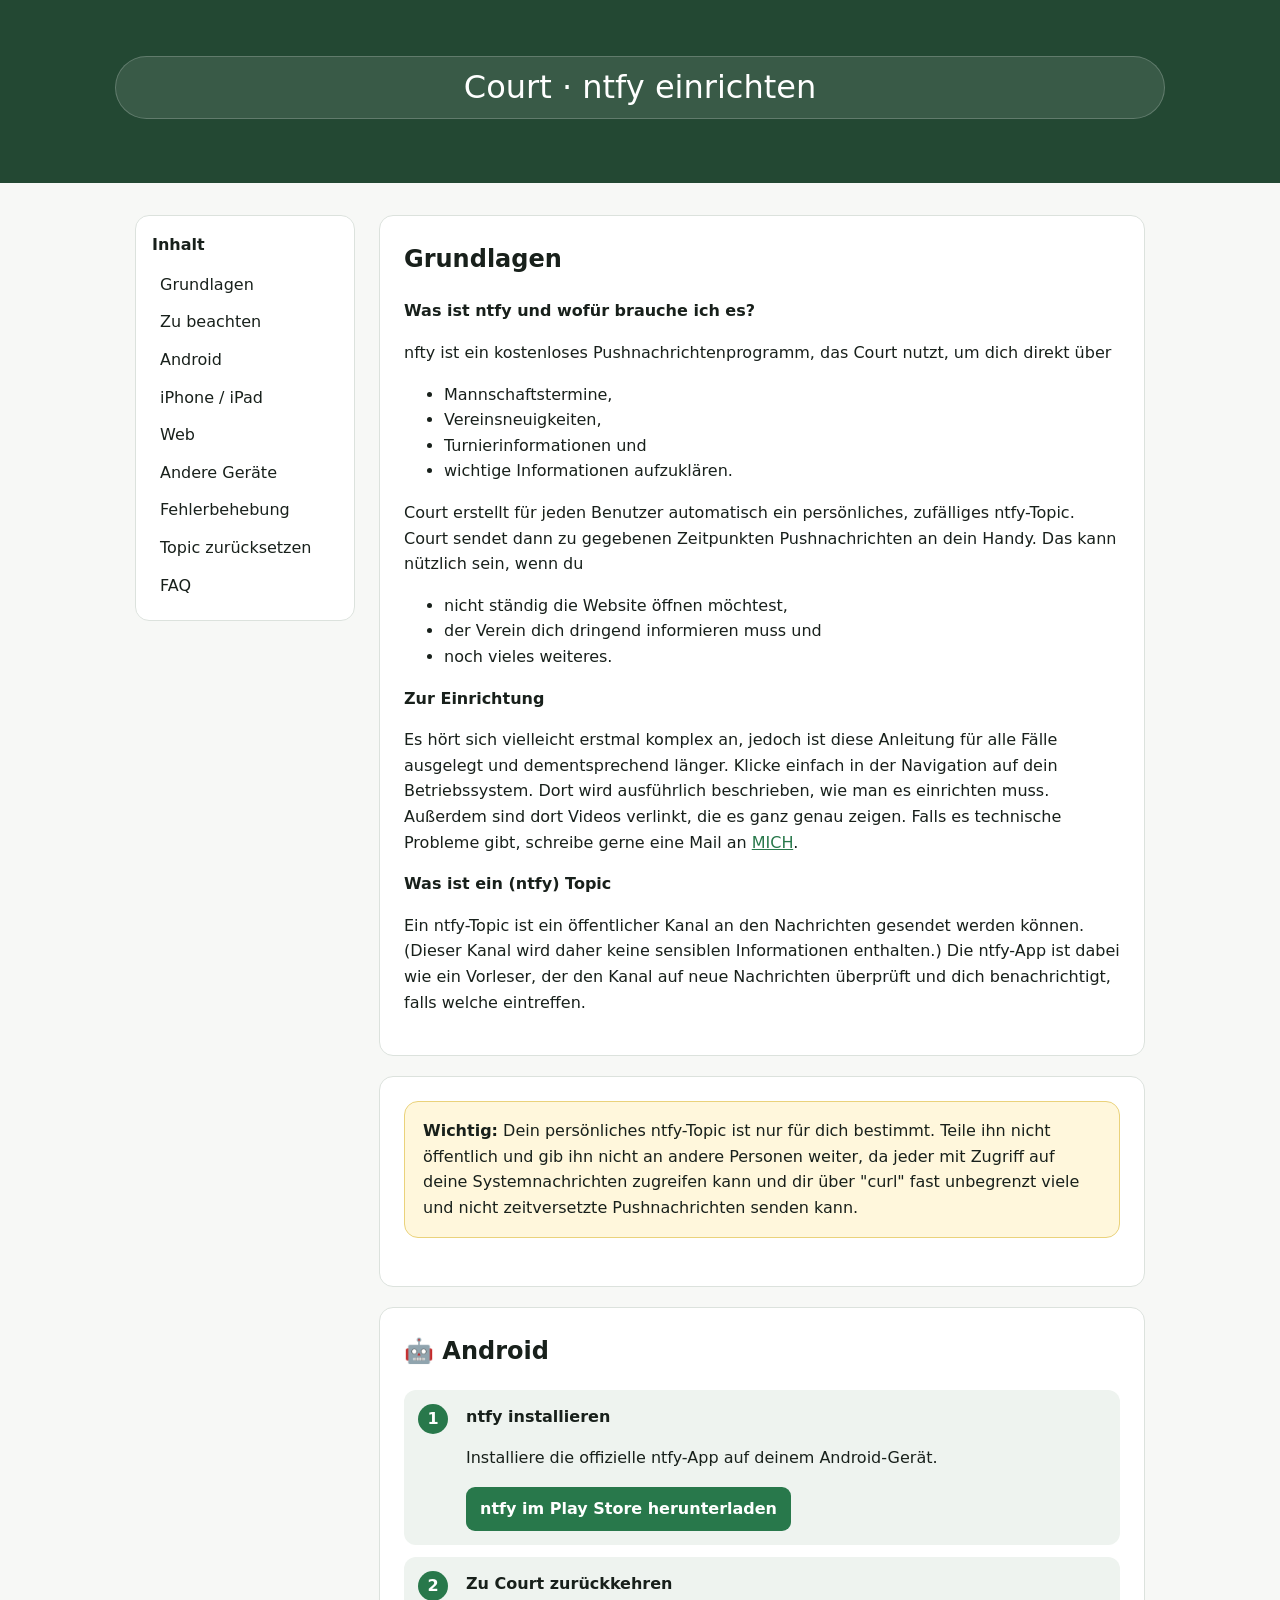
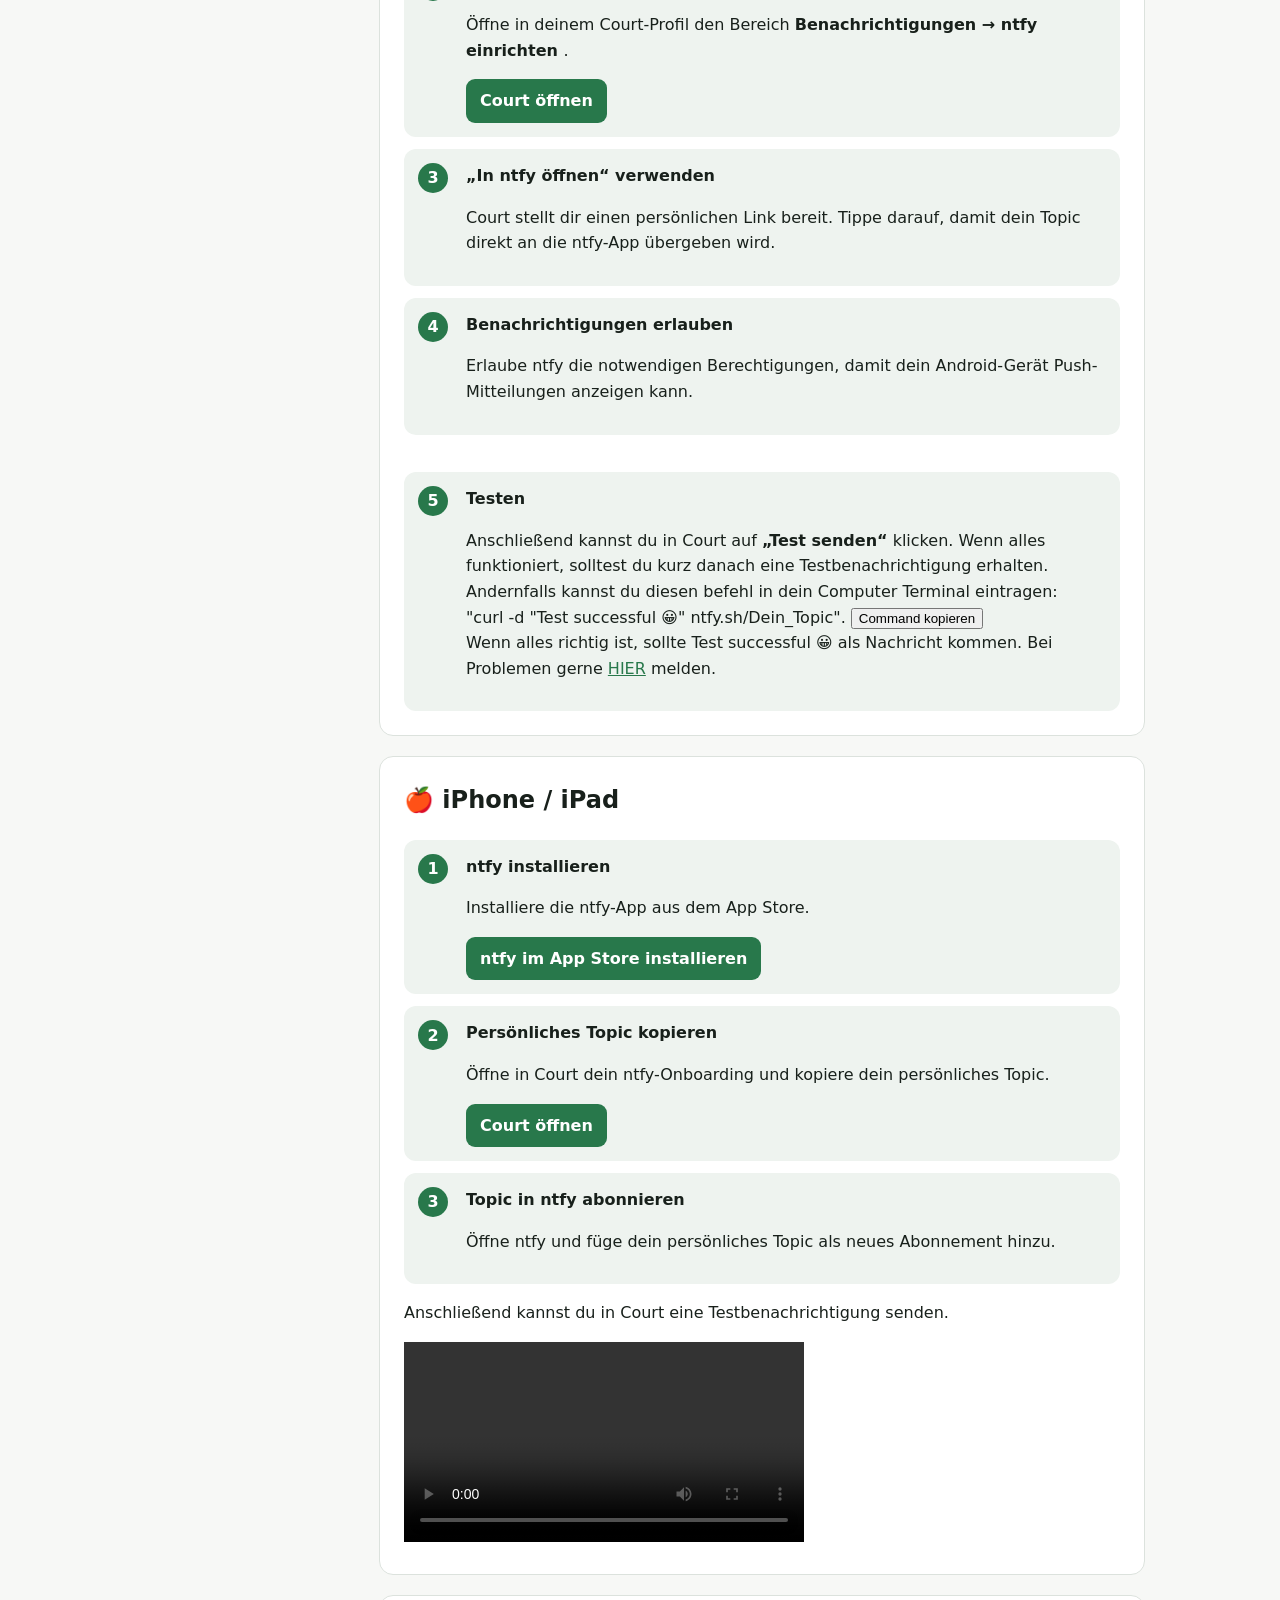
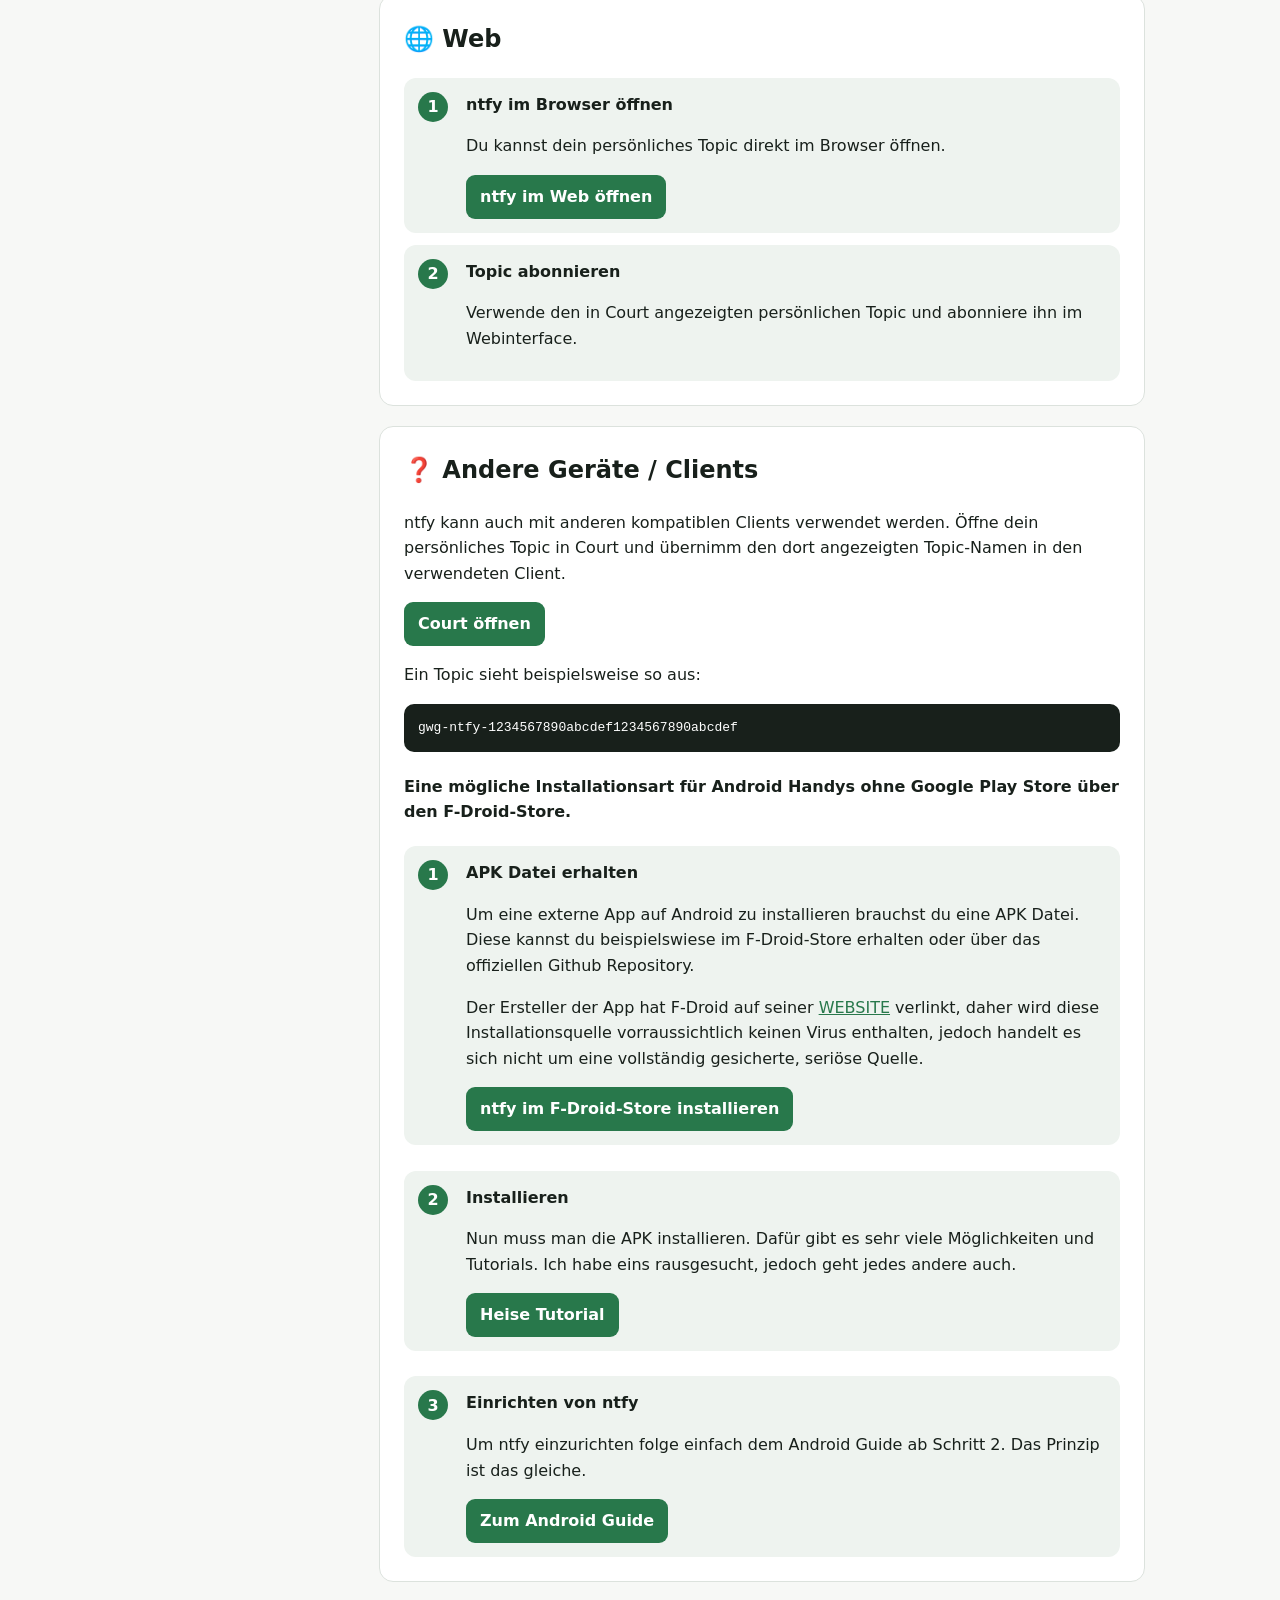
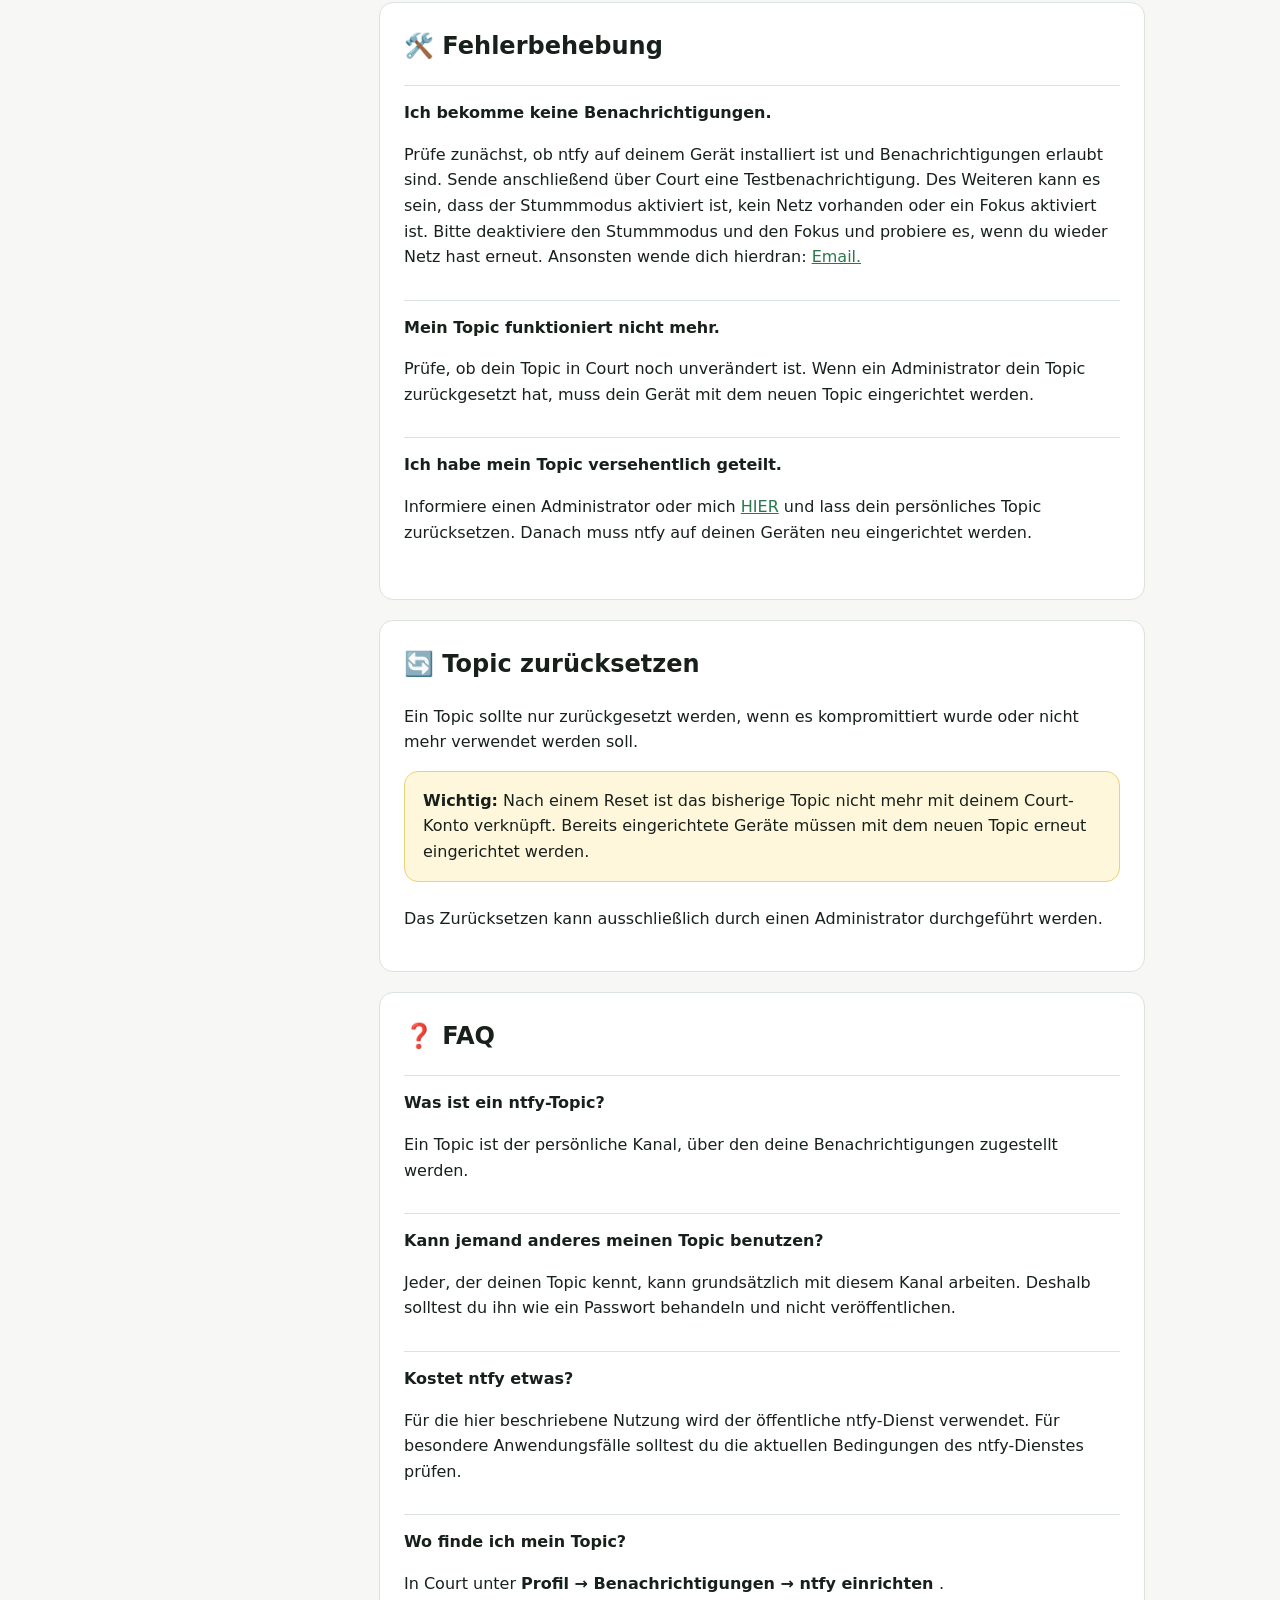
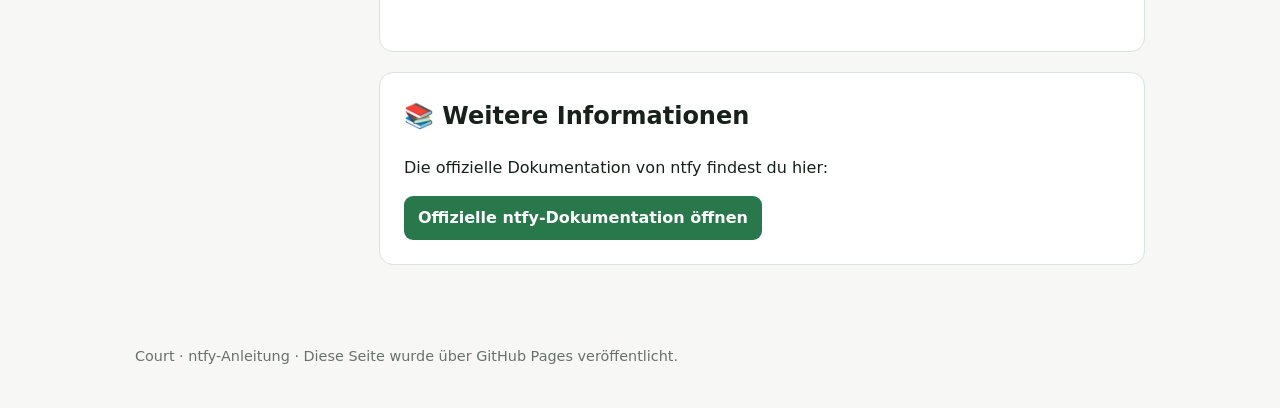
==== ntfy/index.html @ 330a9649 "Remove 'Up' button link from index.html Removed 'Up' button link from the main section." ====
<!doctype html>
<html lang="de">
  <head>
    <meta charset="utf-8">
    <meta name="viewport" content="width=device-width, initial-scale=1">

    <meta
      name="description"
      content="Anleitung zur Einrichtung von ntfy für Court"
    >

    <title>ntfy einrichten – Court</title>

    <link rel="stylesheet" href="../style.css">
    <link rel="icon" href="favicon.ico" type="image/x-icon">
  </head>

  <body>

    <header>
      <div class="hero">
        <a class="remove-link" href="#grundlagen"><div class="badge">Court · ntfy einrichten</div></a>
      </div>
    </header>

    <main>



      <div class="layout">

        <!-- Inhaltsverzeichnis -->
        <nav aria-label="Inhaltsverzeichnis">
          <strong>Inhalt</strong>

          <a href="#grundlagen">Grundlagen</a>
          <a href="#warnung">Zu beachten</a>
          <a href="#android">Android</a>
          <a href="#ios">iPhone / iPad</a>
          <a href="#web">Web</a>
          <a href="#andere">Andere Geräte</a>
          <a href="#fehler">Fehlerbehebung</a>
          <a href="#reset">Topic zurücksetzen</a>
          <a href="#faq">FAQ</a>
        </nav>

        <div>

          <!-- Grundlagen -->
          <section id="grundlagen">
            <h2>Grundlagen</h2>

            
            <strong>Was ist ntfy und wofür brauche ich es?</strong>
            <p>
              nfty ist ein kostenloses Pushnachrichtenprogramm, das Court nutzt, um dich direkt über
            </p>
            <ul>
              <li>Mannschaftstermine,</li>
              <li>Vereinsneuigkeiten,</li>
              <li>Turnierinformationen und</li>
              <li>wichtige Informationen aufzuklären.</li>
            </ul>
            <p>
              Court erstellt für jeden Benutzer automatisch ein
              persönliches, zufälliges ntfy-Topic. Court sendet dann zu gegebenen Zeitpunkten Pushnachrichten an dein Handy.
              Das kann nützlich sein, wenn du
            </p>
            <ul>
              <li>nicht ständig die Website öffnen möchtest,</li>
              <li>der Verein dich dringend informieren muss und</li>
              <li>noch vieles weiteres.</li>
            </ul>
            <strong>Zur Einrichtung</strong>
            <p>
              Es hört sich vielleicht erstmal komplex an, jedoch ist diese Anleitung für alle Fälle ausgelegt und dementsprechend länger. 
              Klicke einfach in der Navigation auf dein Betriebssystem. Dort wird ausführlich beschrieben, wie man es einrichten muss. Außerdem sind dort Videos verlinkt, die es ganz genau zeigen.
              Falls es technische Probleme gibt, schreibe gerne eine Mail an <a href="mailto:gwg.tennis.book@gmail.com">MICH</a>.
            </p>
            <strong>Was ist ein (ntfy) Topic</strong>
            <p>
              Ein ntfy-Topic ist ein öffentlicher Kanal an den Nachrichten gesendet werden können. (Dieser Kanal wird daher keine sensiblen Informationen enthalten.)
              Die ntfy-App ist dabei wie ein Vorleser, der den Kanal auf neue Nachrichten überprüft und dich benachrichtigt, falls welche eintreffen.
            </p>
          </section>
          <section id="warnung">
          <div class="notice">
            <strong>Wichtig:</strong>
            Dein persönliches ntfy-Topic ist nur für dich bestimmt.
            Teile ihn nicht öffentlich und gib ihn nicht an andere
            Personen weiter, da jeder mit Zugriff auf deine Systemnachrichten
            zugreifen kann und dir über "curl" fast unbegrenzt viele und nicht zeitversetzte
            Pushnachrichten senden kann.
          </div>
          </section>

          <!-- Android -->
          <section id="android">
            <a class="remove-link"href="#android"><h2>🤖 Android</h2></a>

            <div class="steps">

              <div class="step">
                <div class="step-number">1</div>

                <div>
                  <strong>ntfy installieren</strong>

                  <p>
                    Installiere die offizielle ntfy-App auf deinem
                    Android-Gerät.
                  </p>
                  <a
                    class="button"
                    href="https://play.google.com/store/apps/details?id=io.heckel.ntfy"
                    target="_blank"
                    rel="noopener noreferrer">
                    ntfy im Play Store herunterladen
                  </a>
                </div>
              </div>

              <div class="step">
                <div class="step-number">2</div>

                <div>
                  <strong>Zu Court zurückkehren</strong>

                  <p>
                    Öffne in deinem Court-Profil den Bereich
                    <strong>
                      Benachrichtigungen → ntfy einrichten
                    </strong>.
                  </p>
                  <a class="button" href="https://gwg-tennis-book.gwg-tennis-book.workers.dev/profile">Court öffnen</a>
                </div>
              </div>

              <div class="step">
                <div class="step-number">3</div>

                <div>
                  <strong>„In ntfy öffnen“ verwenden</strong>

                  <p>
                    Court stellt dir einen persönlichen Link bereit.
                    Tippe darauf, damit dein Topic direkt an die
                    ntfy-App übergeben wird.
                  </p>
                </div>
              </div>

              <div class="step">
                <div class="step-number">4</div>

                <div>
                  <strong>Benachrichtigungen erlauben</strong>

                  <p>
                    Erlaube ntfy die notwendigen Berechtigungen,
                    damit dein Android-Gerät Push-Mitteilungen
                    anzeigen kann.
                  </p>
                </div>
              </div>
  <br>
            </div>
            <div class="step">
              <div class="step-number">5</div>
              <div>
                <strong>Testen</strong>
      
                <p>
                  Anschließend kannst du in Court auf
                  <strong>„Test senden“</strong> klicken.
                  Wenn alles funktioniert, solltest du kurz danach
                  eine Testbenachrichtigung erhalten.
                  <br>
                  Andernfalls kannst du diesen befehl in dein Computer Terminal
                  eintragen:
                  <br>
                  "curl -d "Test successful 😀" ntfy.sh/Dein_Topic".
                  <button onclick="kopiereText()">Command kopieren</button>
                  <br>
                  Wenn alles richtig ist, sollte Test successful 😀 als Nachricht kommen.
                  Bei Problemen gerne 
                  <span>
                    <a href="mailto:gwg.tennis.book@gmail.com">HIER</a>
                  </span> 
                  melden.
                  
                </p>
              </div>
            </div>
          </section>

          <!-- iOS -->
          <section id="ios">
            <a href="#ios" class="remove-link"><h2>🍎 iPhone / iPad</h2></a>

            <div class="steps">

              <div class="step">
                <div class="step-number">1</div>

                <div>
                  <strong>ntfy installieren</strong>

                  <p>
                    Installiere die ntfy-App aus dem App Store.
                  </p>

                  <!--
                    Hier den echten App-Store-ulnk einsetzen.
                  -->
                  <a
                    class="button"
                    href="https://apps.apple.com/de/app/ntfy/id1625396347"
                    target="_blank"
                    rel="noopener noreferrer"
                  >
                    ntfy im App Store installieren
                  </a>
                </div>
              </div>

              <div class="step">
                <div class="step-number">2</div>

                <div>
                  <strong>Persönliches Topic kopieren</strong>

                  <p>
                    Öffne in Court dein ntfy-Onboarding und
                    kopiere dein persönliches Topic.
                  </p>
                  <a class="button" href="https://gwg-tennis-book.gwg-tennis-book.workers.dev/profile">Court öffnen</a>
                </div>
              </div>

              <div class="step">
                <div class="step-number">3</div>

                <div>
                  <strong>Topic in ntfy abonnieren</strong>

                  <p>
                    Öffne ntfy und füge dein persönliches Topic
                    als neues Abonnement hinzu.
                  </p>
                </div>
              </div>

            </div>

            <p>
              Anschließend kannst du in Court eine
              Testbenachrichtigung senden.
            </p>
            <video controls width="400">
            <source src="./iPhone Tutorial.mp4" type="video/mp4">
      Dein Browser unterstützt das Video nicht.
          </video>
          </section>
          

          <!-- Web -->
          <section id="web">
            <a href="#web" class="remove-link"><h2>🌐 Web</h2></a>

            <div class="steps">

              <div class="step">
                <div class="step-number">1</div>

                <div>
                  <strong>ntfy im Browser öffnen</strong>

                  <p>
                    Du kannst dein persönliches Topic direkt im
                    Browser öffnen.
                  </p>

                  <a
                    class="button"
                    href="https://ntfy.sh/"
                    target="_blank"
                    rel="noopener noreferrer"
                  >
                    ntfy im Web öffnen
                  </a>
                </div>
              </div>

              <div class="step">
                <div class="step-number">2</div>

                <div>
                  <strong>Topic abonnieren</strong>

                  <p>
                    Verwende den in Court angezeigten persönlichen
                    Topic und abonniere ihn im Webinterface.
                  </p>
                </div>
              </div>

            </div>
          </section>

          <!-- Andere Geräte -->
          <section id="andere">
          <a href="#andere" class="remove-link"><h2>❓ Andere Geräte / Clients</h2></a>

            <p>
              ntfy kann auch mit anderen kompatiblen Clients
              verwendet werden. Öffne dein persönliches Topic in
              Court und übernimm den dort angezeigten Topic-Namen
              in den verwendeten Client.
            </p>
            <a class="button" href="https://gwg-tennis-book.gwg-tennis-book.workers.dev/profile">Court öffnen</a>

            <p>
              Ein Topic sieht beispielsweise so aus:
            </p>

            <pre>gwg-ntfy-1234567890abcdef1234567890abcdef</pre>

            <h4>Eine mögliche Installationsart für Android Handys ohne Google Play Store über den F-Droid-Store.</h4>
            <div class="step">
              <div class="step-number">1</div>
              <div>
                <strong>APK Datei erhalten</strong>
                <p>Um eine externe App auf Android zu installieren brauchst du eine APK Datei. Diese kannst du beispielswiese im F-Droid-Store erhalten oder über das offiziellen Github Repository.</p>
                <p>Der Ersteller der App hat F-Droid auf seiner <span><a href="ntfy.sh">WEBSITE</a></span> verlinkt, daher wird diese Installationsquelle vorraussichtlich keinen Virus enthalten, jedoch handelt es sich nicht um eine vollständig gesicherte, seriöse Quelle.</p>
                <a class="button" href="https://f-droid.org/en/packages/io.heckel.ntfy/">ntfy im F-Droid-Store installieren</a>
              </div>
            </div>
            <br>
            <div class="step">
              <div class="step-number">2</div>
              <div>
                <strong>Installieren</strong>
                <p>Nun muss man die APK installieren. Dafür gibt es sehr viele Möglichkeiten und Tutorials. Ich habe eins rausgesucht, jedoch geht jedes andere auch.</p>
                <a class="button" href="https://www.heise.de/tipps-tricks/Externe-Apps-APK-Dateien-bei-Android-installieren-so-klappt-s-3714330.html">Heise Tutorial</a>
              </div>
            </div>
            <br>
            <div class="step">
              <div class="step-number">3</div>
              <div>
                <strong>Einrichten von ntfy</strong>
                <p>Um ntfy einzurichten folge einfach dem Android Guide ab Schritt 2. Das Prinzip ist das gleiche.</p>
                <a class="button" href="#android">Zum Android Guide</a>
              </div>
              
              
              

          </section>

          <!-- Fehlerbehebung -->
          <section id="fehler">
            <h2>🛠️ Fehlerbehebung</h2>

            <div class="faq-item">
              <strong>
                Ich bekomme keine Benachrichtigungen.
              </strong>

              <p>
                Prüfe zunächst, ob ntfy auf deinem Gerät installiert
                ist und Benachrichtigungen erlaubt sind. Sende
                anschließend über Court eine Testbenachrichtigung.
                Des Weiteren kann es sein, dass der Stummmodus aktiviert ist, kein Netz vorhanden oder ein Fokus aktiviert ist. Bitte deaktiviere den Stummmodus und den Fokus und probiere es, wenn du wieder Netz hast erneut. Ansonsten wende dich hierdran: <span><a href="mailto:gwg.tennmis.book@gmail.com">Email.</a></span>
              </p>
            </div>

            <div class="faq-item">
              <strong>
                Mein Topic funktioniert nicht mehr.
              </strong>

              <p>
                Prüfe, ob dein Topic in Court noch unverändert ist.
                Wenn ein Administrator dein Topic zurückgesetzt hat,
                muss dein Gerät mit dem neuen Topic eingerichtet werden.
              </p>
            </div>

            <div class="faq-item">
              <strong>
                Ich habe mein Topic versehentlich geteilt.
              </strong>

              <p>
                Informiere einen Administrator oder mich 
                <span>
                  <a href="mailto:gwg.tennis.book@gmail.com">HIER</a>
                </span> und lass dein
                persönliches Topic zurücksetzen. Danach muss ntfy
                auf deinen Geräten neu eingerichtet werden.
              </p>
            </div>
          </section>

          <!-- Topic zurücksetzen -->
          <section id="reset">
            <h2>🔄 Topic zurücksetzen</h2>

            <p>
              Ein Topic sollte nur zurückgesetzt werden, wenn es
              kompromittiert wurde oder nicht mehr verwendet werden soll.
            </p>

            <div class="notice">
              <strong>Wichtig:</strong>
              Nach einem Reset ist das bisherige Topic nicht mehr
              mit deinem Court-Konto verknüpft. Bereits eingerichtete
              Geräte müssen mit dem neuen Topic erneut eingerichtet werden.
            </div>

            <p>
              Das Zurücksetzen kann ausschließlich durch einen
              Administrator durchgeführt werden.
            </p>
          </section>

          <!-- FAQ -->
          <section id="faq">
            <h2>❓ FAQ</h2>

            <div class="faq-item">
              <strong>Was ist ein ntfy-Topic?</strong>

              <p>
                Ein Topic ist der persönliche Kanal, über den deine
                Benachrichtigungen zugestellt werden.
              </p>
            </div>

            <div class="faq-item">
              <strong>
                Kann jemand anderes meinen Topic benutzen?
              </strong>

              <p>
                Jeder, der deinen Topic kennt, kann grundsätzlich
                mit diesem Kanal arbeiten. Deshalb solltest du ihn
                wie ein Passwort behandeln und nicht
                veröffentlichen.
              </p>
            </div>

            <div class="faq-item">
              <strong>Kostet ntfy etwas?</strong>

              <p>
                Für die hier beschriebene Nutzung wird der öffentliche
                ntfy-Dienst verwendet. Für besondere Anwendungsfälle
                solltest du die aktuellen Bedingungen des ntfy-Dienstes
                prüfen.
              </p>
            </div>

            <div class="faq-item">
              <strong>Wo finde ich mein Topic?</strong>

              <p>
                In Court unter
                <strong>
                  Profil → Benachrichtigungen → ntfy einrichten
                </strong>.
              </p>
            </div>
          </section>

          <!-- Offizielle Dokumentation -->
          <section>
            <h2>📚 Weitere Informationen</h2>

            <p>
              Die offizielle Dokumentation von ntfy findest du hier:
            </p>

            <a
              class="button"
              href="https://docs.ntfy.sh/"
              target="_blank"
              rel="noopener noreferrer"
            >
              Offizielle ntfy-Dokumentation öffnen
            </a>
          </section>

        </div>
      </div>
    </main>

    <footer>
      Court · ntfy-Anleitung · Diese Seite wurde über GitHub Pages veröffentlicht.
    </footer>
    
    <script>
  function kopiereText() {
    // Der Text, der kopiert werden soll
    const text = 'curl -d "Test successful 😀" ntfy.sh/Dein_Topic';
    navigator.clipboard.writeText(text).then(() => {
      alert("Text wurde kopiert!");
    }).catch(err => {
      console.error("Fehler beim Kopieren: ", err);
    });
  }
  </script>

  </body>
</html>
---- style.css ----
/* =========================
   Farben
   ========================= */

:root {
  --background: #f7f8f6;
  --card: #ffffff;
  --soft: #eef3ef;

  --primary: #28784b;
  --primary-dark: #1f603c;

  --text: #18201b;
  --muted: #68716b;

  --border: #dce2dd;

  --warning: #fff7dc;
  --warning-border: #ead27b;
}


/* =========================
   Grundsätzliches
   ========================= */

* {
  box-sizing: border-box;
}

html {
  scroll-behavior: smooth;
}

body {
  margin: 0;

  font-family:
    system-ui,
    -apple-system,
    BlinkMacSystemFont,
    "Segoe UI",
    sans-serif;

  background: var(--background);
  color: var(--text);

  line-height: 1.6;
}

a {
  color: var(--primary);
}


/* =========================
   Header
   ========================= */

header {
  background: #234833;
  color: white;

  padding: 56px 20px 48px;
}

.hero {
  max-width: 1050px;
  margin: 0 auto;
}

.hero h1 {
  margin: 0 0 10px;
  text-align: center;
  font-size: 3rem;
  line-height: 1.1;
}

.hero p {
  max-width: 700px;
  margin: 0;
  font-size: 20px;
  color: rgba(255, 255, 255, 0.85);
  padding-left: 250px;
}

.badge {
  text-align: center;

  margin-bottom: 16px;
  padding: 5px 10px;

  border: 1px solid rgba(255, 255, 255, 0.2);
  border-radius: 999px;

  background: rgba(255, 255, 255, 0.1);

  font-size: 2rem;
}

.remove-link {
  color: inherit;
  text-decoration: none;
  cursor: pointer;
}


/* =========================
   Hauptinhalt
   ========================= */

main {
  max-width: 1050px;
  margin: 0 auto;

  padding: 32px 20px 60px;
}


/* =========================
   Wichtig
   ========================= */

.notice {
  margin-bottom: 24px;
  padding: 16px 18px;

  background: var(--warning);

  border: 1px solid var(--warning-border);
  border-radius: 14px;
}


/* =========================
   Layout
   ========================= */

.layout {
  display: grid;

  grid-template-columns: 220px 1fr;

  gap: 24px;
}


/* =========================
   Navigation
   ========================= */

nav {
  padding: 16px;

  background: var(--card);

  border: 1px solid var(--border);
  border-radius: 14px;

  align-self: start;

  position: sticky;
  top: 20px;
}

nav strong {
  display: block;
  margin-bottom: 8px;
}

nav a {
  display: block;

  padding: 6px 8px;

  color: var(--text);
  text-decoration: none;

  border-radius: 8px;
}

nav a:hover {
  background: var(--soft);
  color: var(--primary);
}


/* =========================
   Inhaltsblöcke
   ========================= */

section {
  margin-bottom: 20px;
  padding: 24px;

  background: var(--card);

  border: 1px solid var(--border);
  border-radius: 14px;
}

h2 {
  margin-top: 0;
}

h3 {
  margin-bottom: 8px;
}


/* =========================
   Hervorgehobene Info
   ========================= */

.link-card {
  margin: 18px 0;
  padding: 14px 16px;

  background: var(--soft);

  border-radius: 12px;
}


/* =========================
   Schritte
   ========================= */

.steps {
  display: grid;
  gap: 12px;

  margin-top: 18px;
}

.step {
  display: grid;

  grid-template-columns: 36px 1fr;

  gap: 12px;

  padding: 14px;

  background: var(--soft);

  border-radius: 12px;
}

.step-number {
  width: 30px;
  height: 30px;

  display: grid;
  place-items: center;

  border-radius: 50%;

  background: var(--primary);
  color: white;

  font-weight: bold;
}


/* =========================
   Buttons
   ========================= */

.button {
  display: inline-block;

  padding: 9px 14px;

  background: var(--primary);
  color: white;

  border-radius: 9px;

  text-decoration: none;
  font-weight: 600;
}

.button:hover {
  background: var(--primary-dark);
}


/* =========================
   Code
   ========================= */

code {
  padding: 2px 5px;

  background: #eef0ed;

  border-radius: 5px;
}

pre {
  padding: 14px;

  overflow-x: auto;

  background: #18201b;
  color: white;

  border-radius: 10px;
}


/* =========================
   FAQ
   ========================= */

.faq-item {
  padding: 14px 0;

  border-top: 1px solid var(--border);
}

.faq-item:first-child {
  border-top: 0;
}


/* =========================
   Footer
   ========================= */

footer {
  max-width: 1050px;
  margin: 0 auto;

  padding: 0 20px 40px;

  color: var(--muted);

  font-size: 0.9rem;
}


/* =========================
   Smartphone
   ========================= */

@media (max-width: 750px) {

  .layout {
    grid-template-columns: 1fr;
  }

  nav {
    position: static;
  }

  .hero h1 {
    font-size: 2.3rem;
    text-align: center;
  }

  section {
    padding: 20px;
  }
}
/* Verkleinert das Microsoft-Bild sauber über die Höhe */
ms-store-badge::part(img) {
  max-height: 60px; /* Ändern Sie diesen Wert (z.B. 35px oder 45px), um die Wunschgröße zu treffen */
  width: auto;      /* Erlaubt der Breite, proportional zu schrumpfen */
}

/* Verhindert, dass das unsichtbare Container-Element zu viel Platz einnimmt */
ms-store-badge {
  display: inline-block;
  width: auto;
}
.up-button {
  position: fixed;
  right: 20px;
  bottom: 20px;
  width: 50px;
  height: 50px;
  border-radius: 50%;
}
/* =========================
   Zentrierte Box (ohne Sidebar)
   ========================= */

.center-box {
  max-width: 700px;
  margin: 0 auto;
}
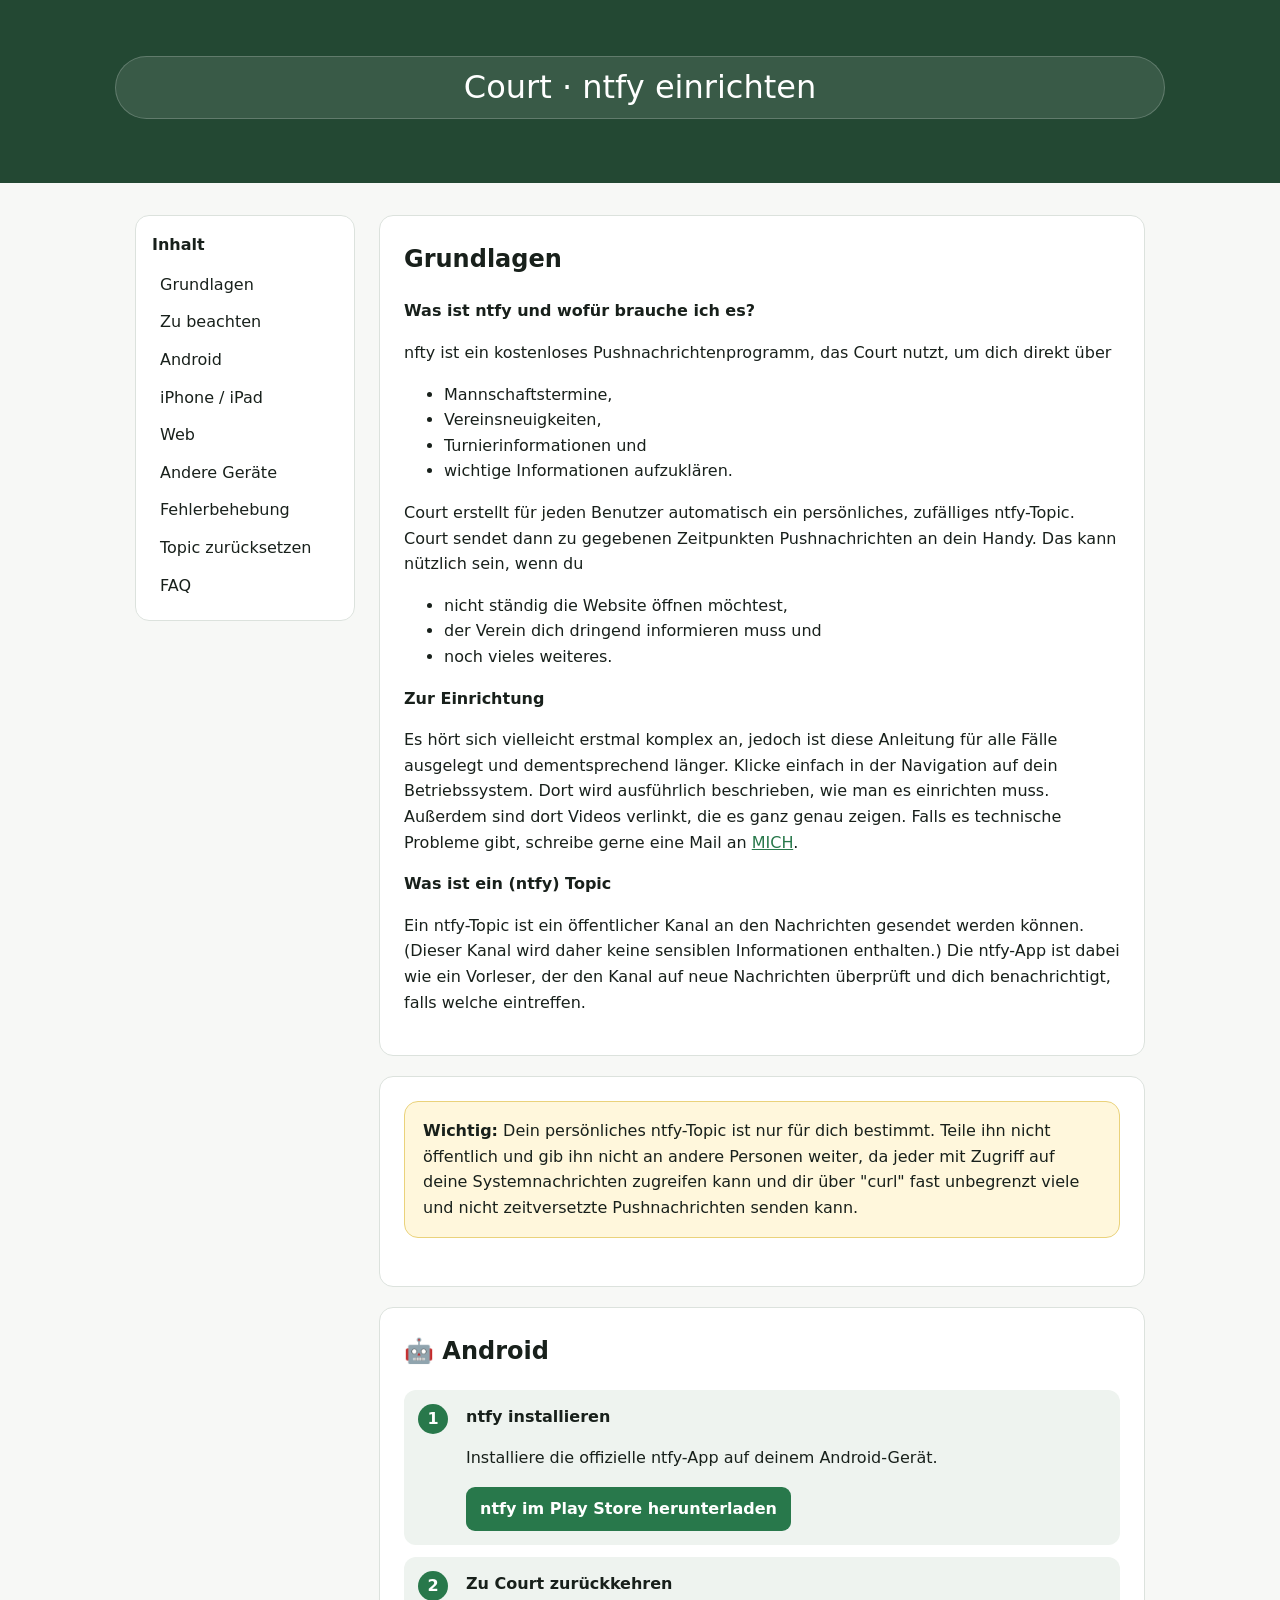
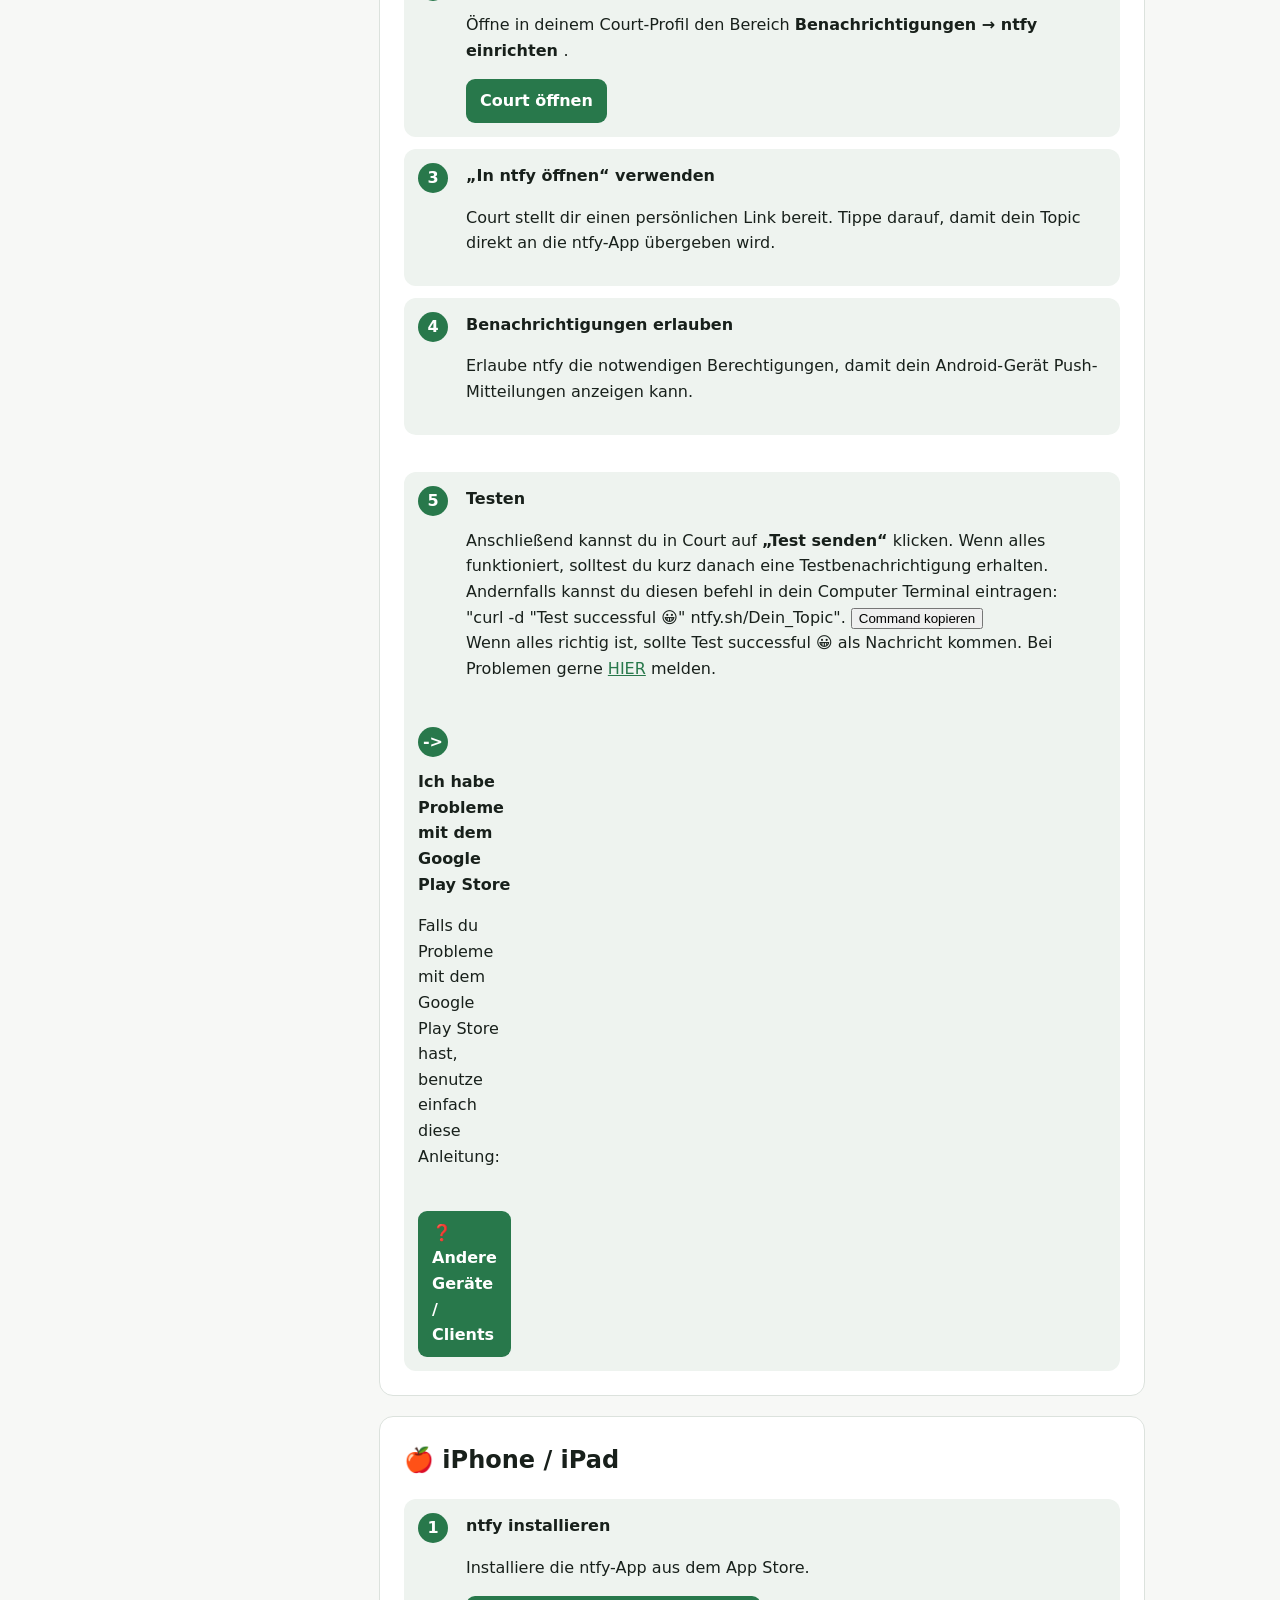
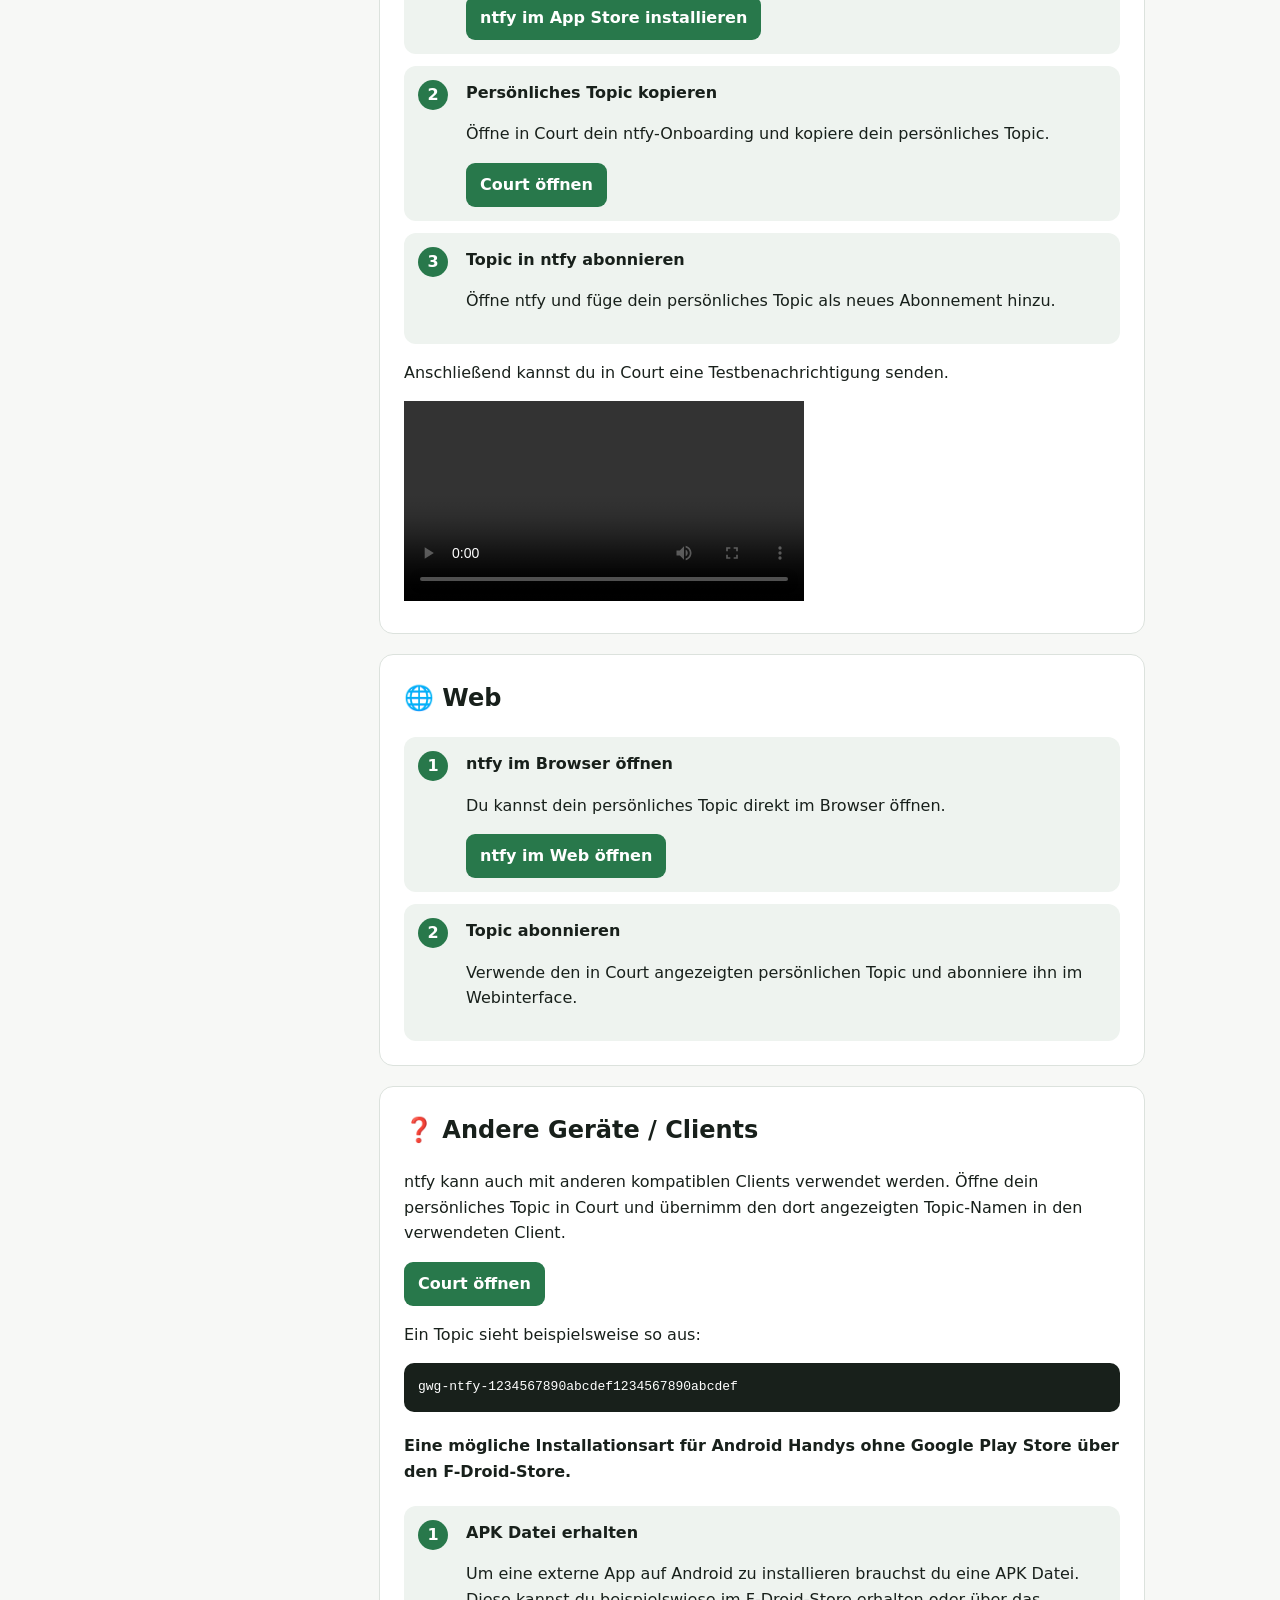
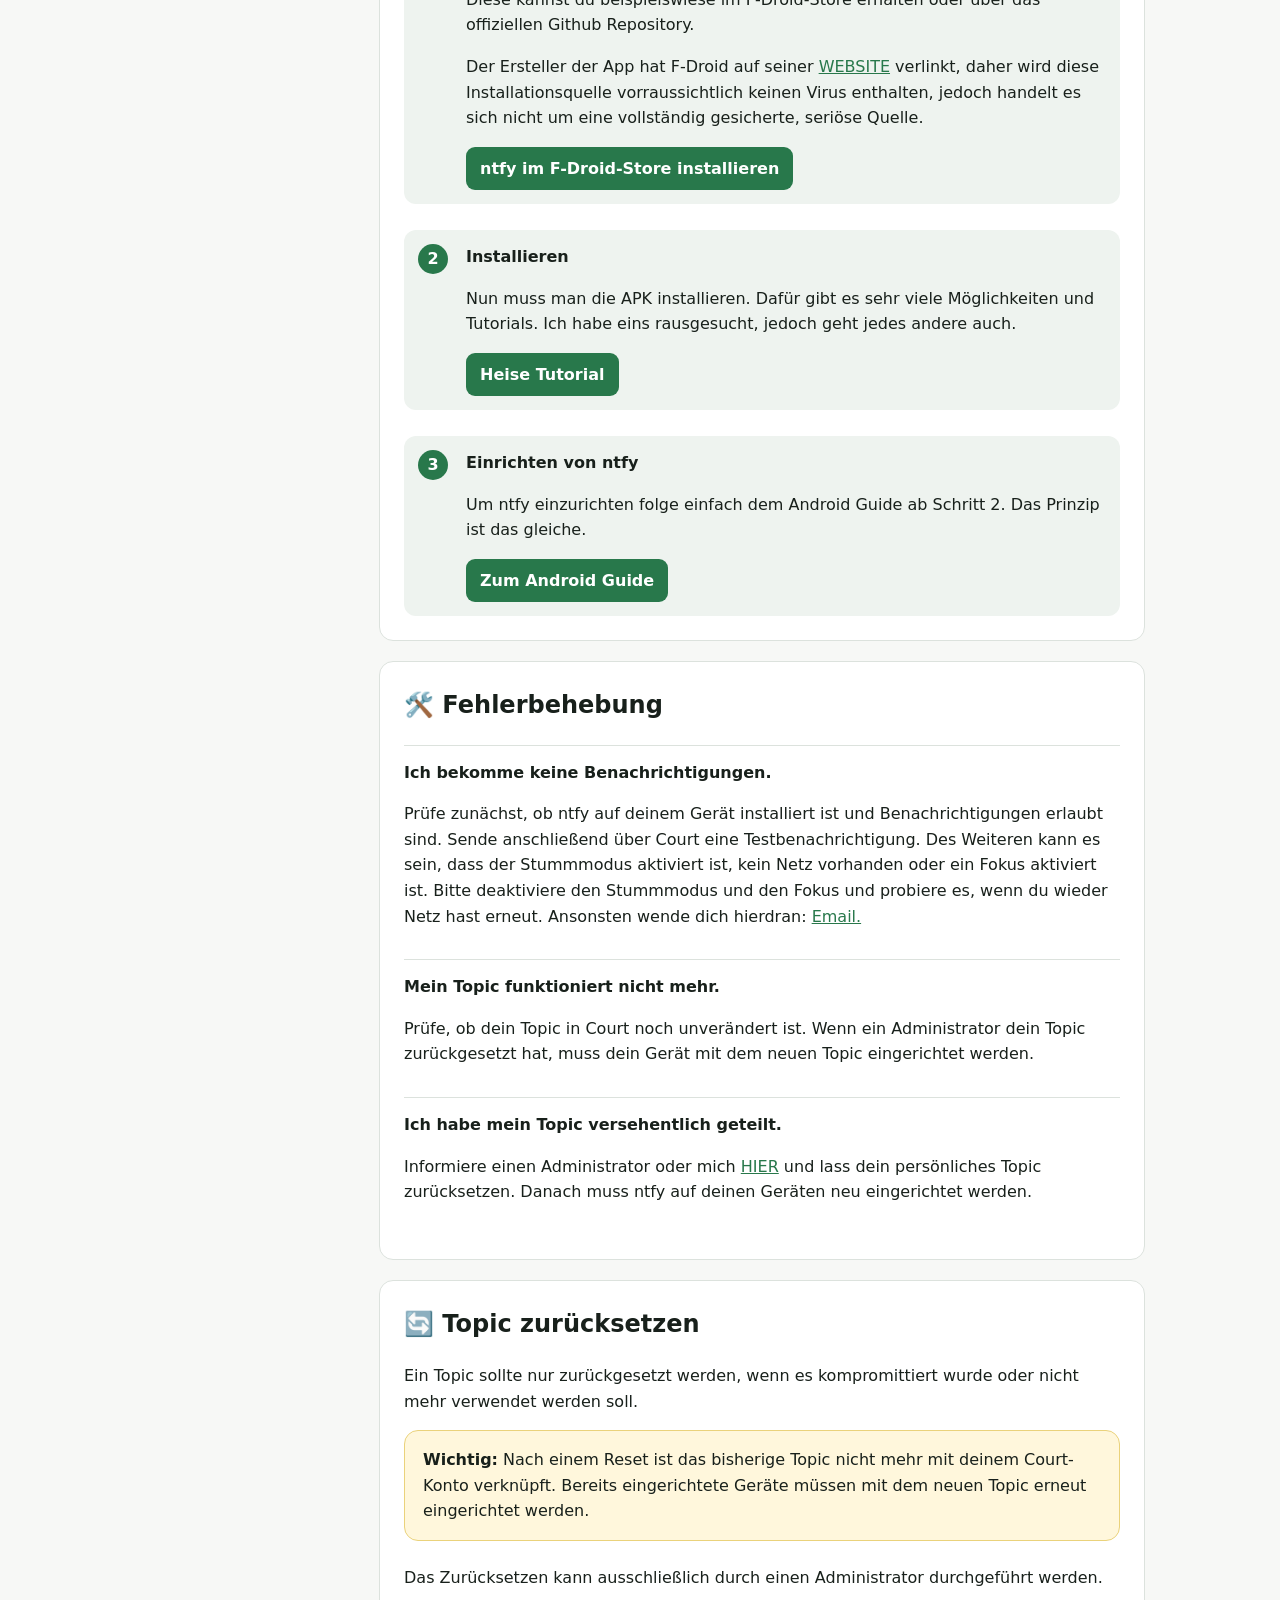
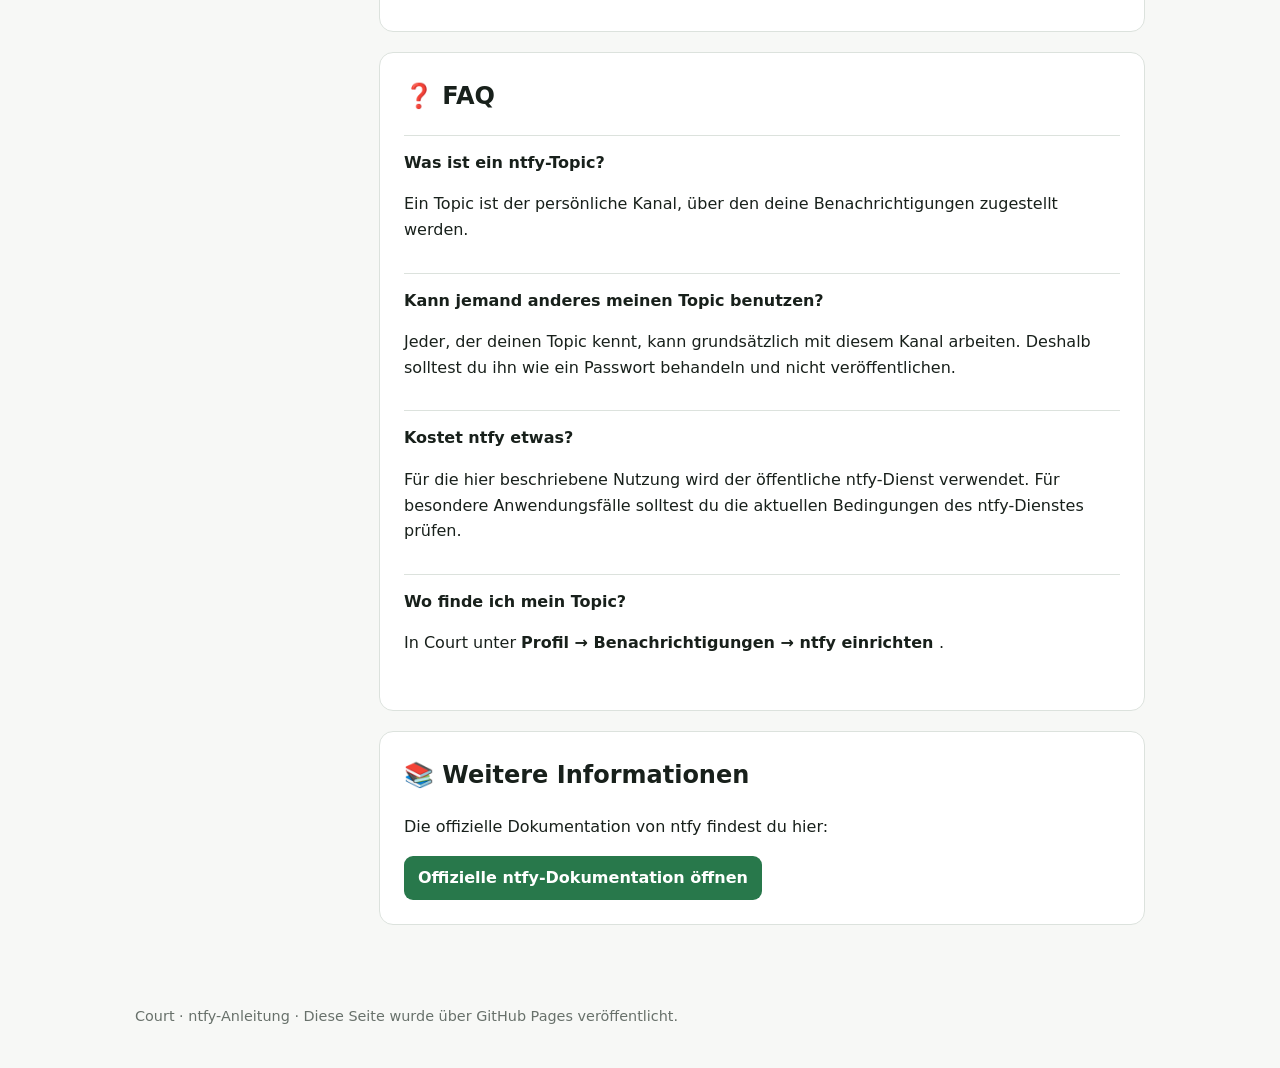
==== commit fc1b830a: "Add troubleshooting section for Google Play Store issues" ====
--- a/ntfy/index.html
+++ b/ntfy/index.html
@@ -191,6 +191,15 @@
                   
                 </p>
               </div>
+              <div class="steps">
+                <div class="step-number">-></div>
+                <div>
+                  <strong>Ich habe Probleme mit dem Google Play Store</strong>
+                  <p>Falls du Probleme mit dem Google Play Store hast, benutze einfach diese Anleitung:</p>
+                  <br>
+                  <a class="button" href="#andere">❓ Andere Geräte / Clients</a>
+                </div>
+              </div>
             </div>
           </section>
 
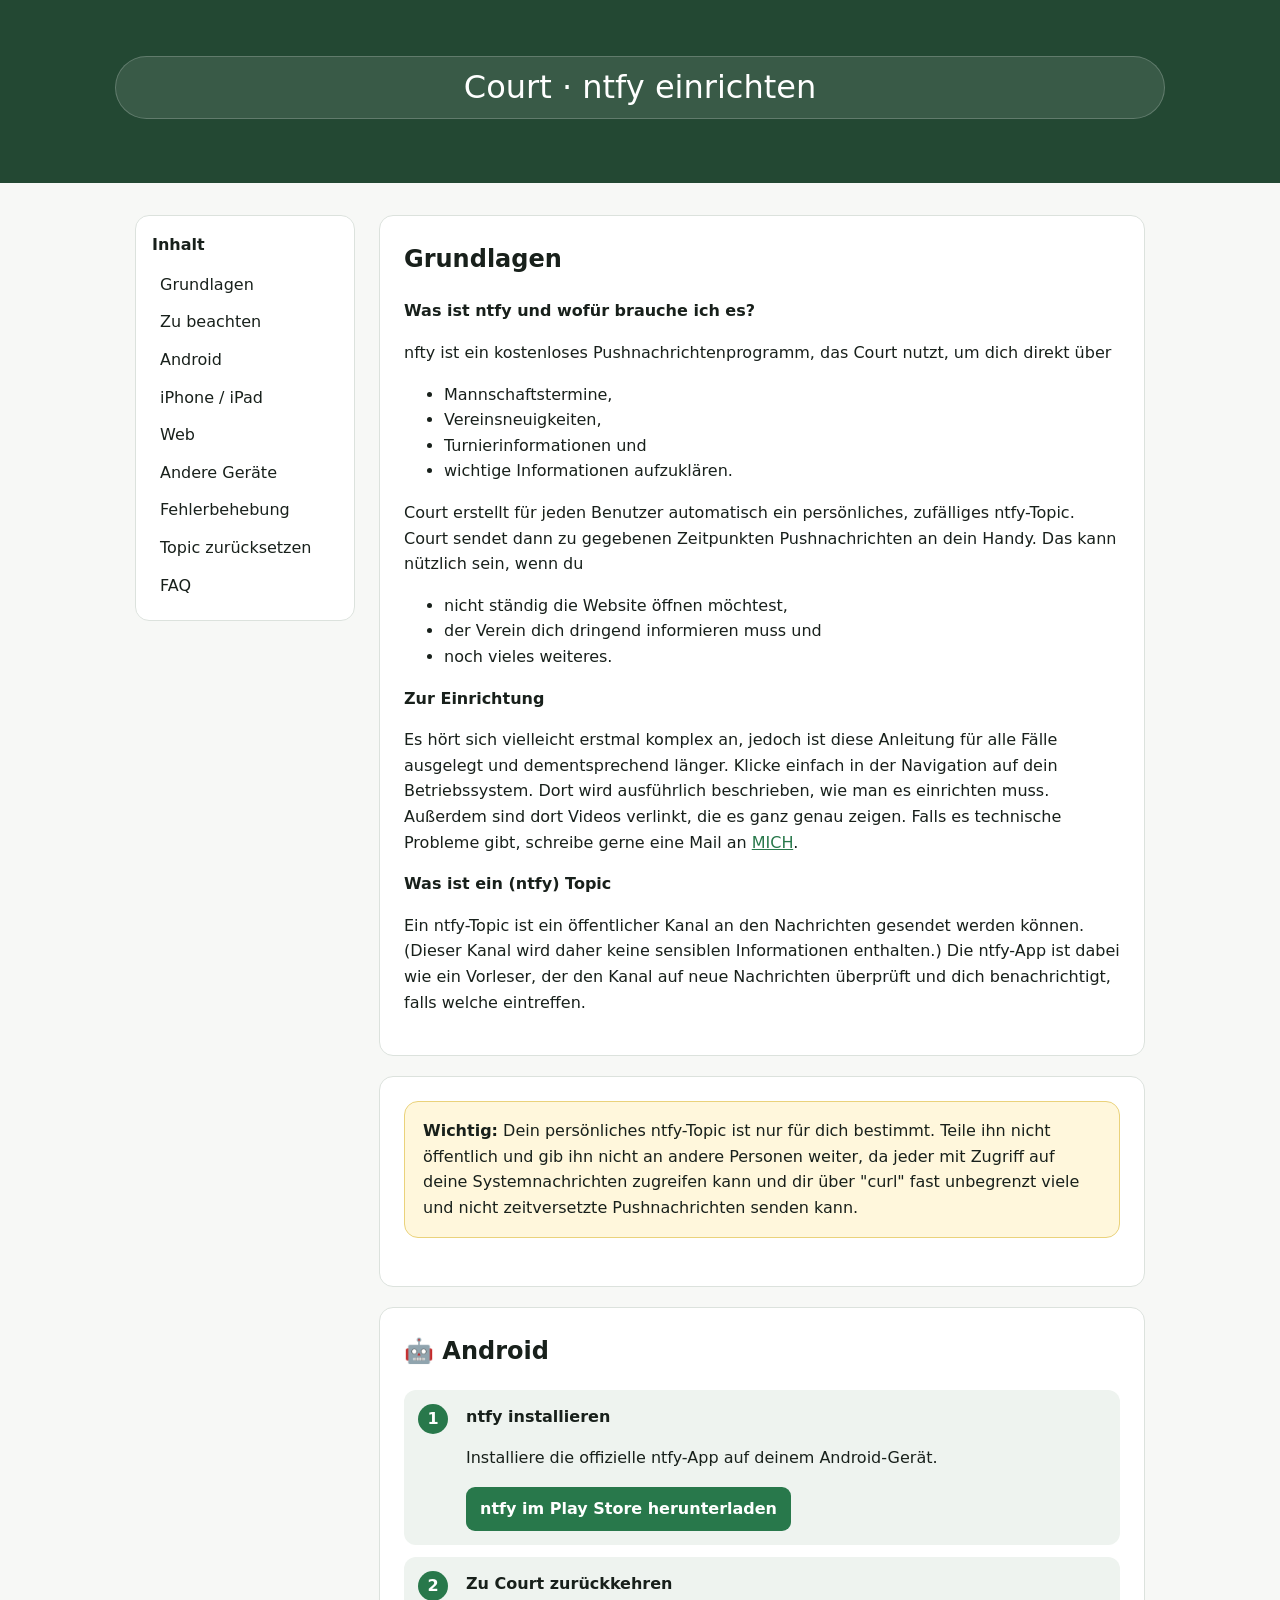
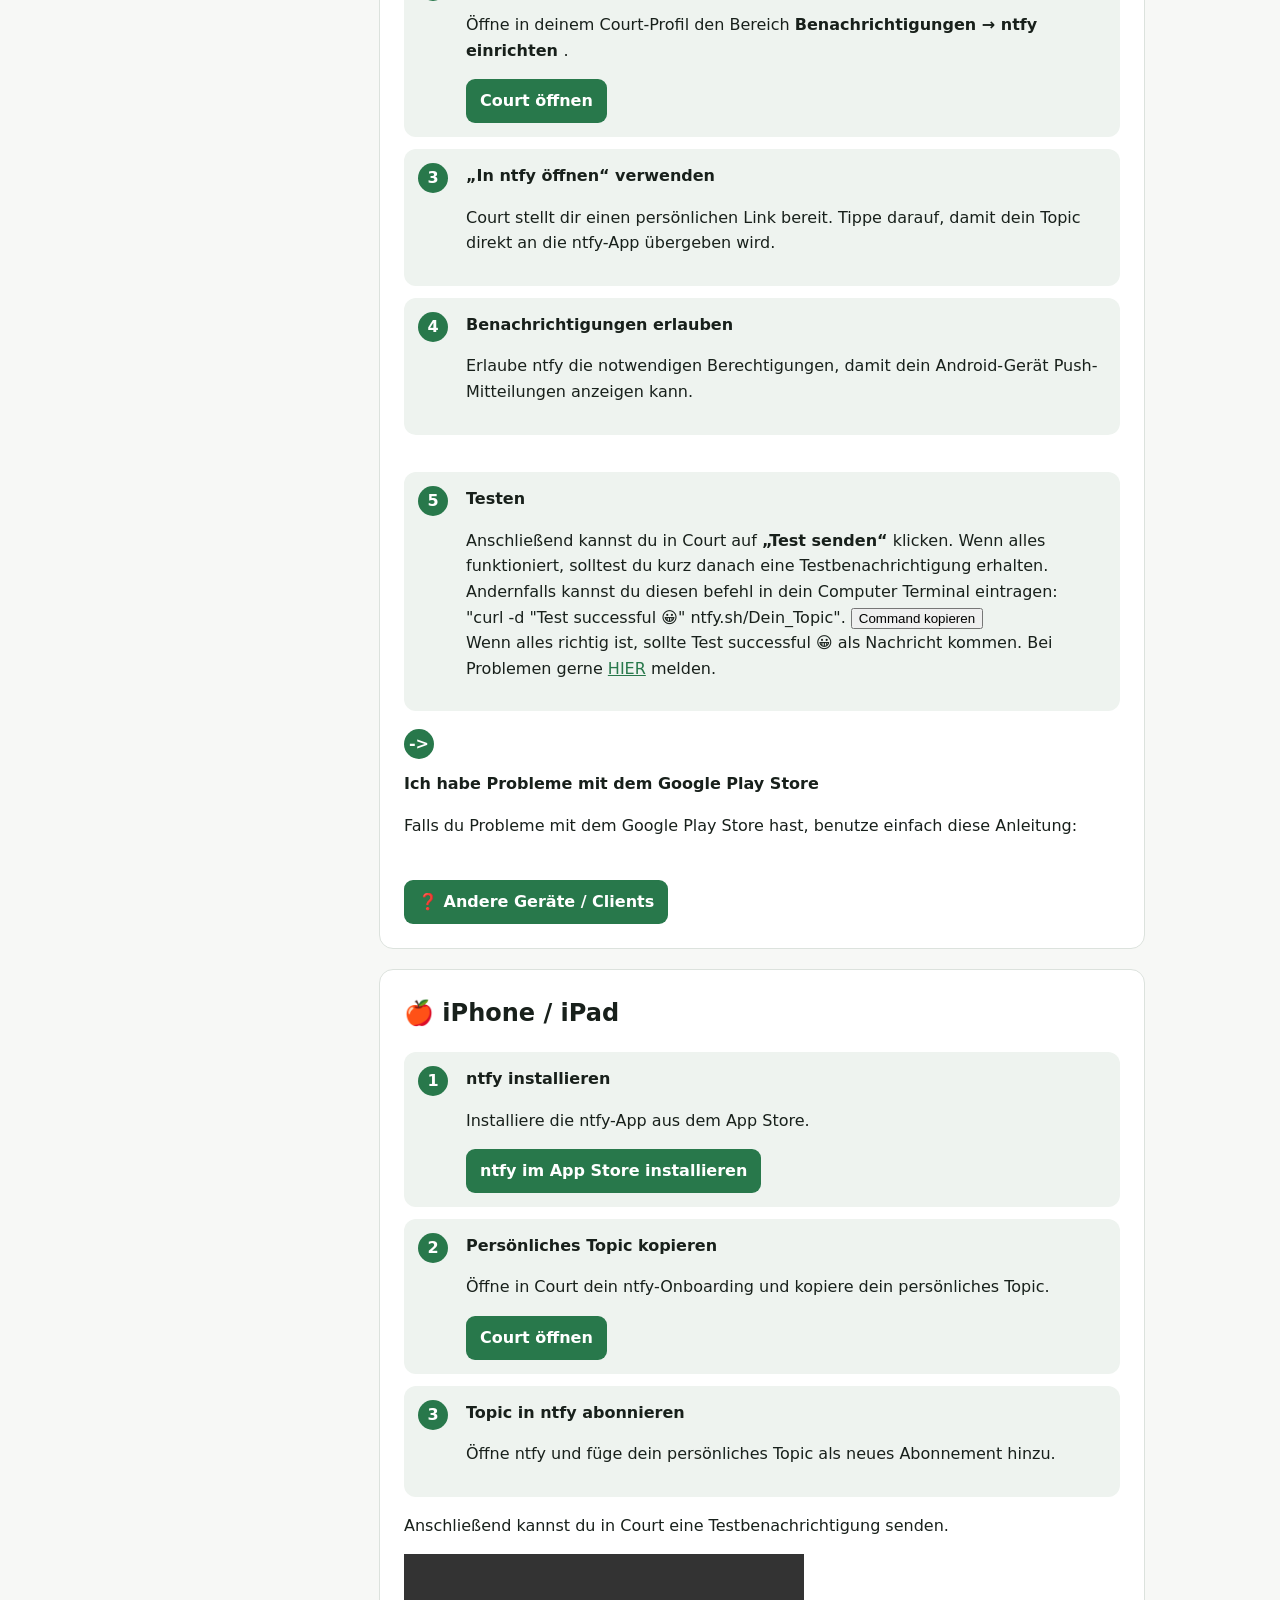
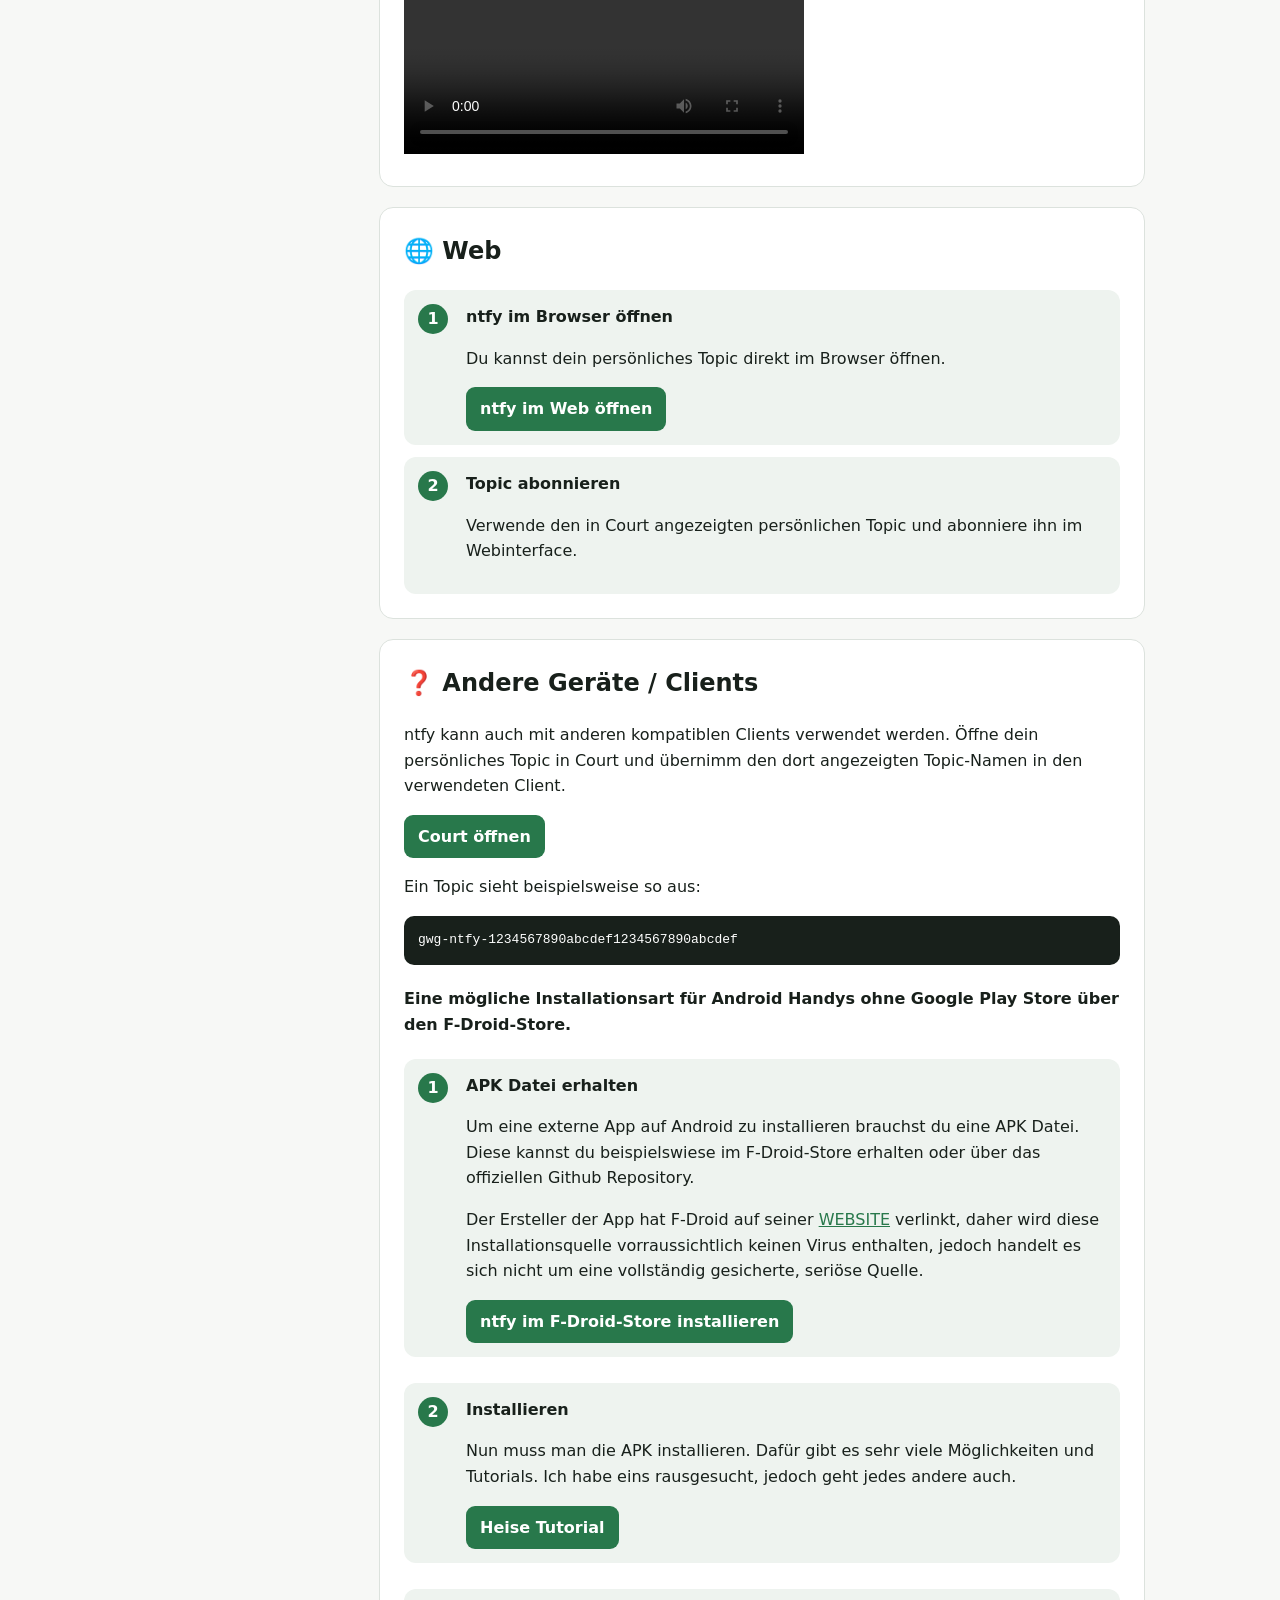
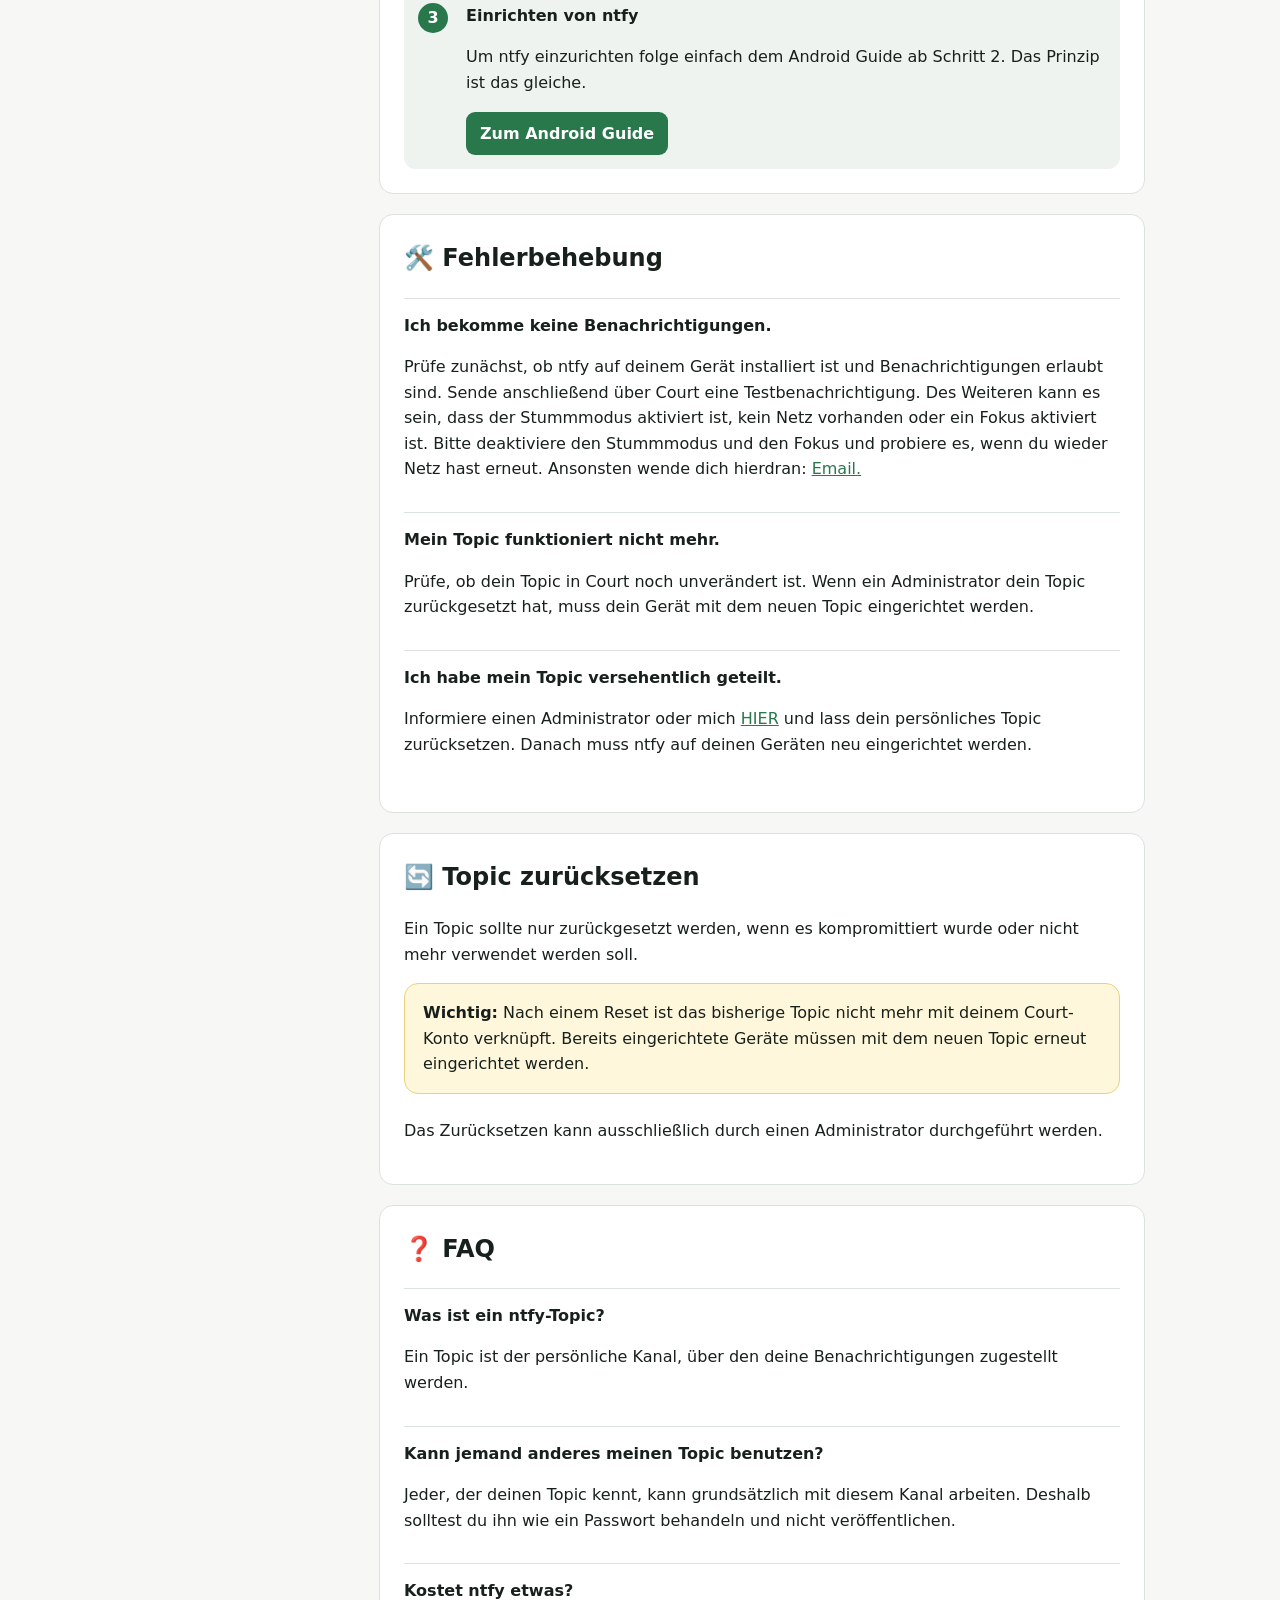
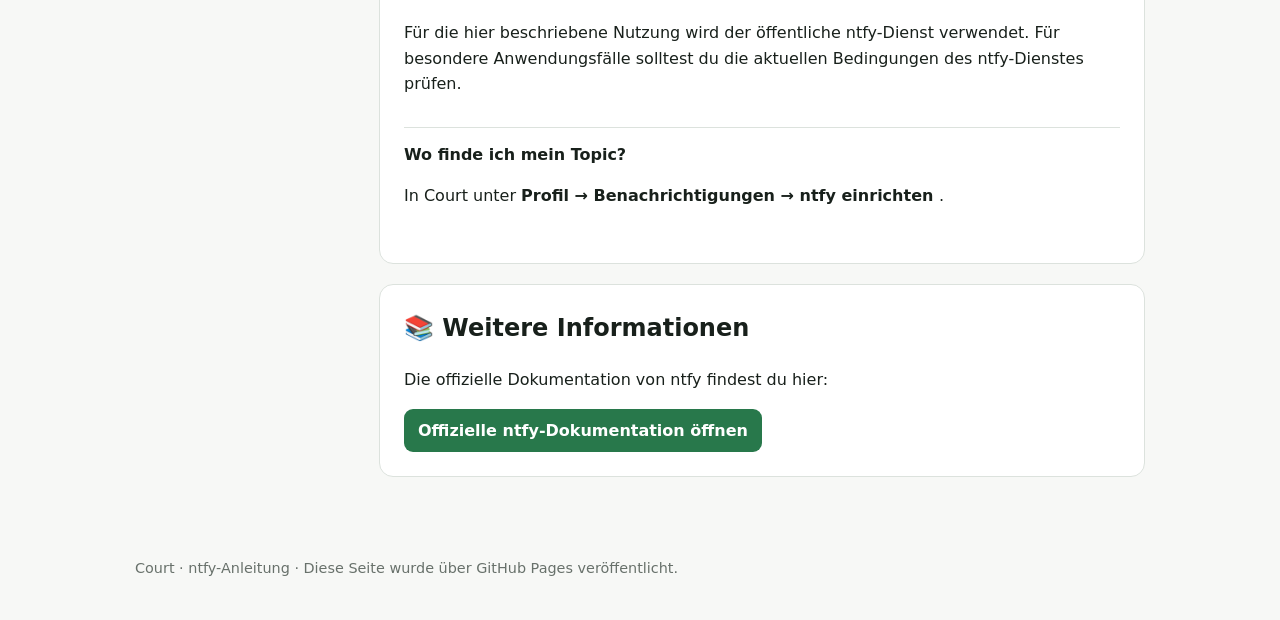
==== commit 323f5dee: "Refactor steps section in index.html" ====
--- a/ntfy/index.html
+++ b/ntfy/index.html
@@ -191,14 +191,14 @@
                   
                 </p>
               </div>
-              <div class="steps">
-                <div class="step-number">-></div>
-                <div>
-                  <strong>Ich habe Probleme mit dem Google Play Store</strong>
-                  <p>Falls du Probleme mit dem Google Play Store hast, benutze einfach diese Anleitung:</p>
-                  <br>
-                  <a class="button" href="#andere">❓ Andere Geräte / Clients</a>
-                </div>
+            </div>
+             <div class="steps">
+              <div class="step-number">-></div>
+              <div>
+                <strong>Ich habe Probleme mit dem Google Play Store</strong>
+                <p>Falls du Probleme mit dem Google Play Store hast, benutze einfach diese Anleitung:</p>
+                <br>
+                <a class="button" href="#andere">❓ Andere Geräte / Clients</a>
               </div>
             </div>
           </section>
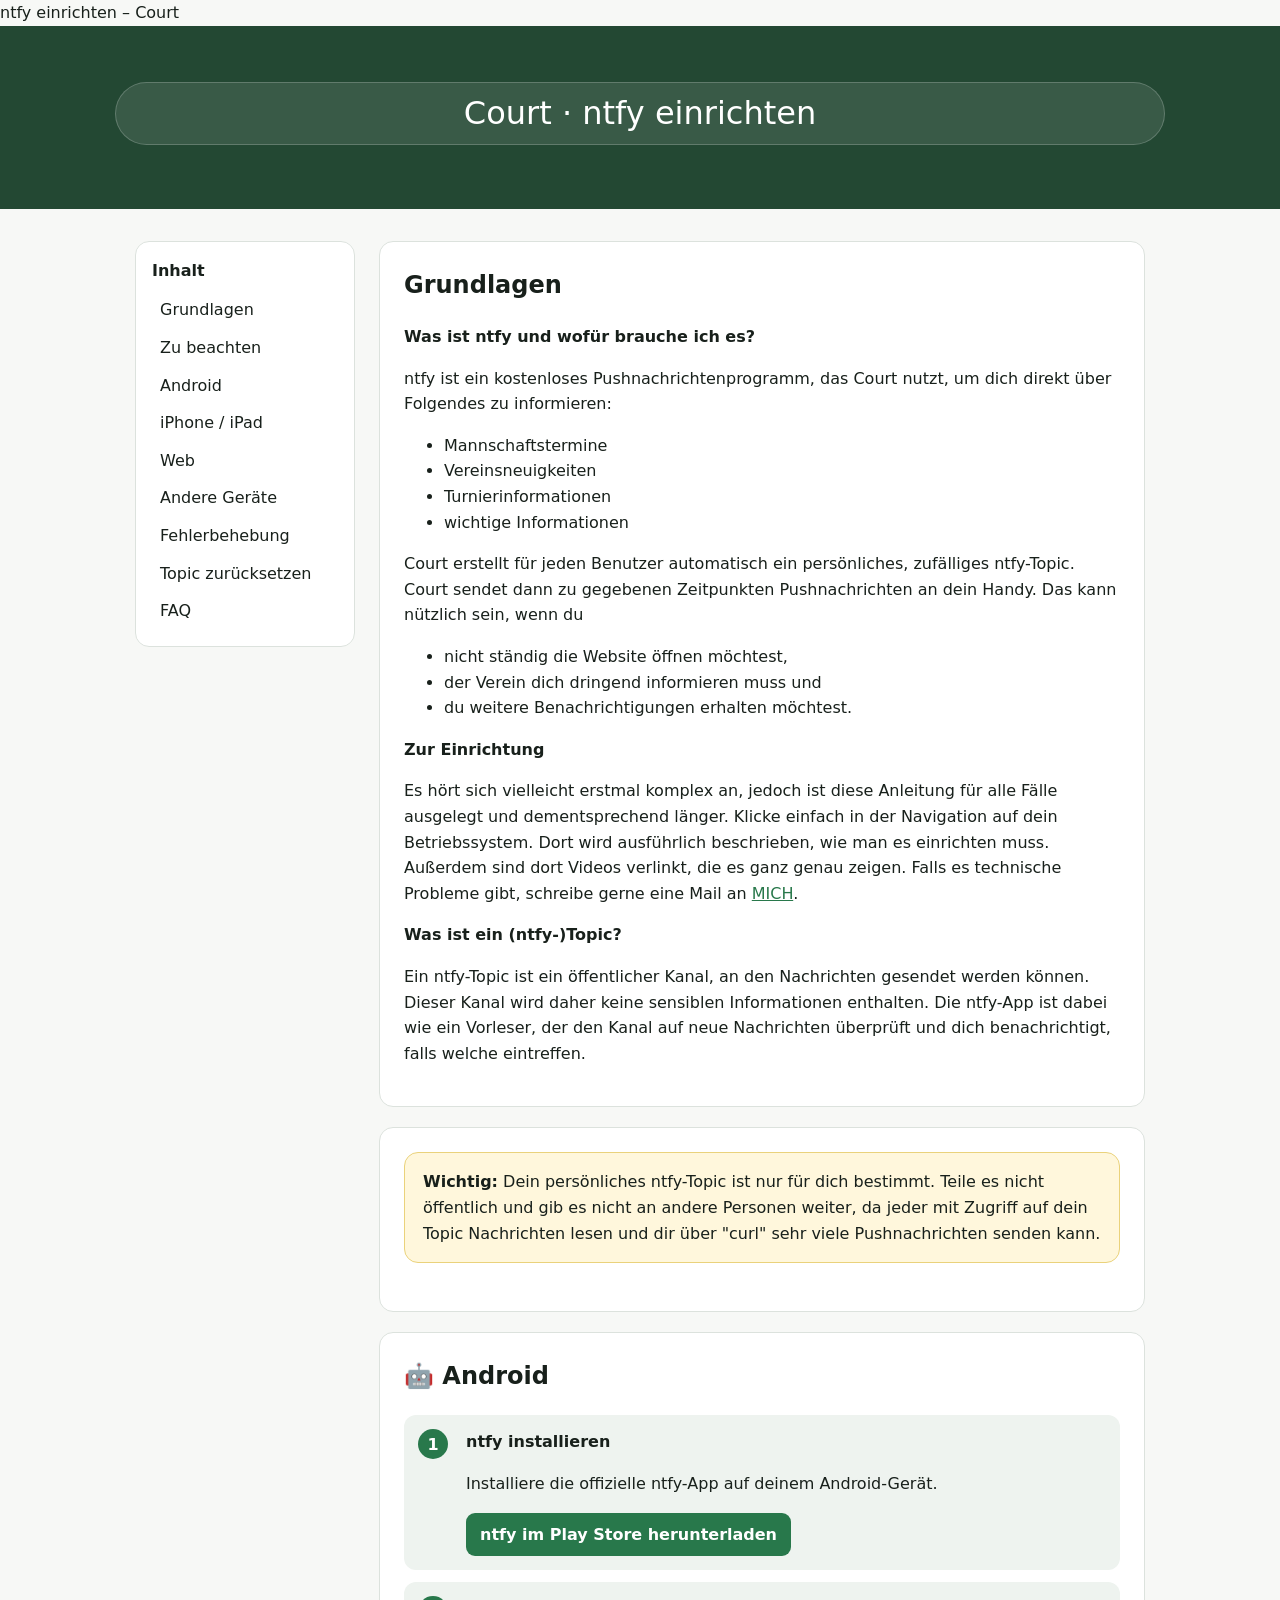
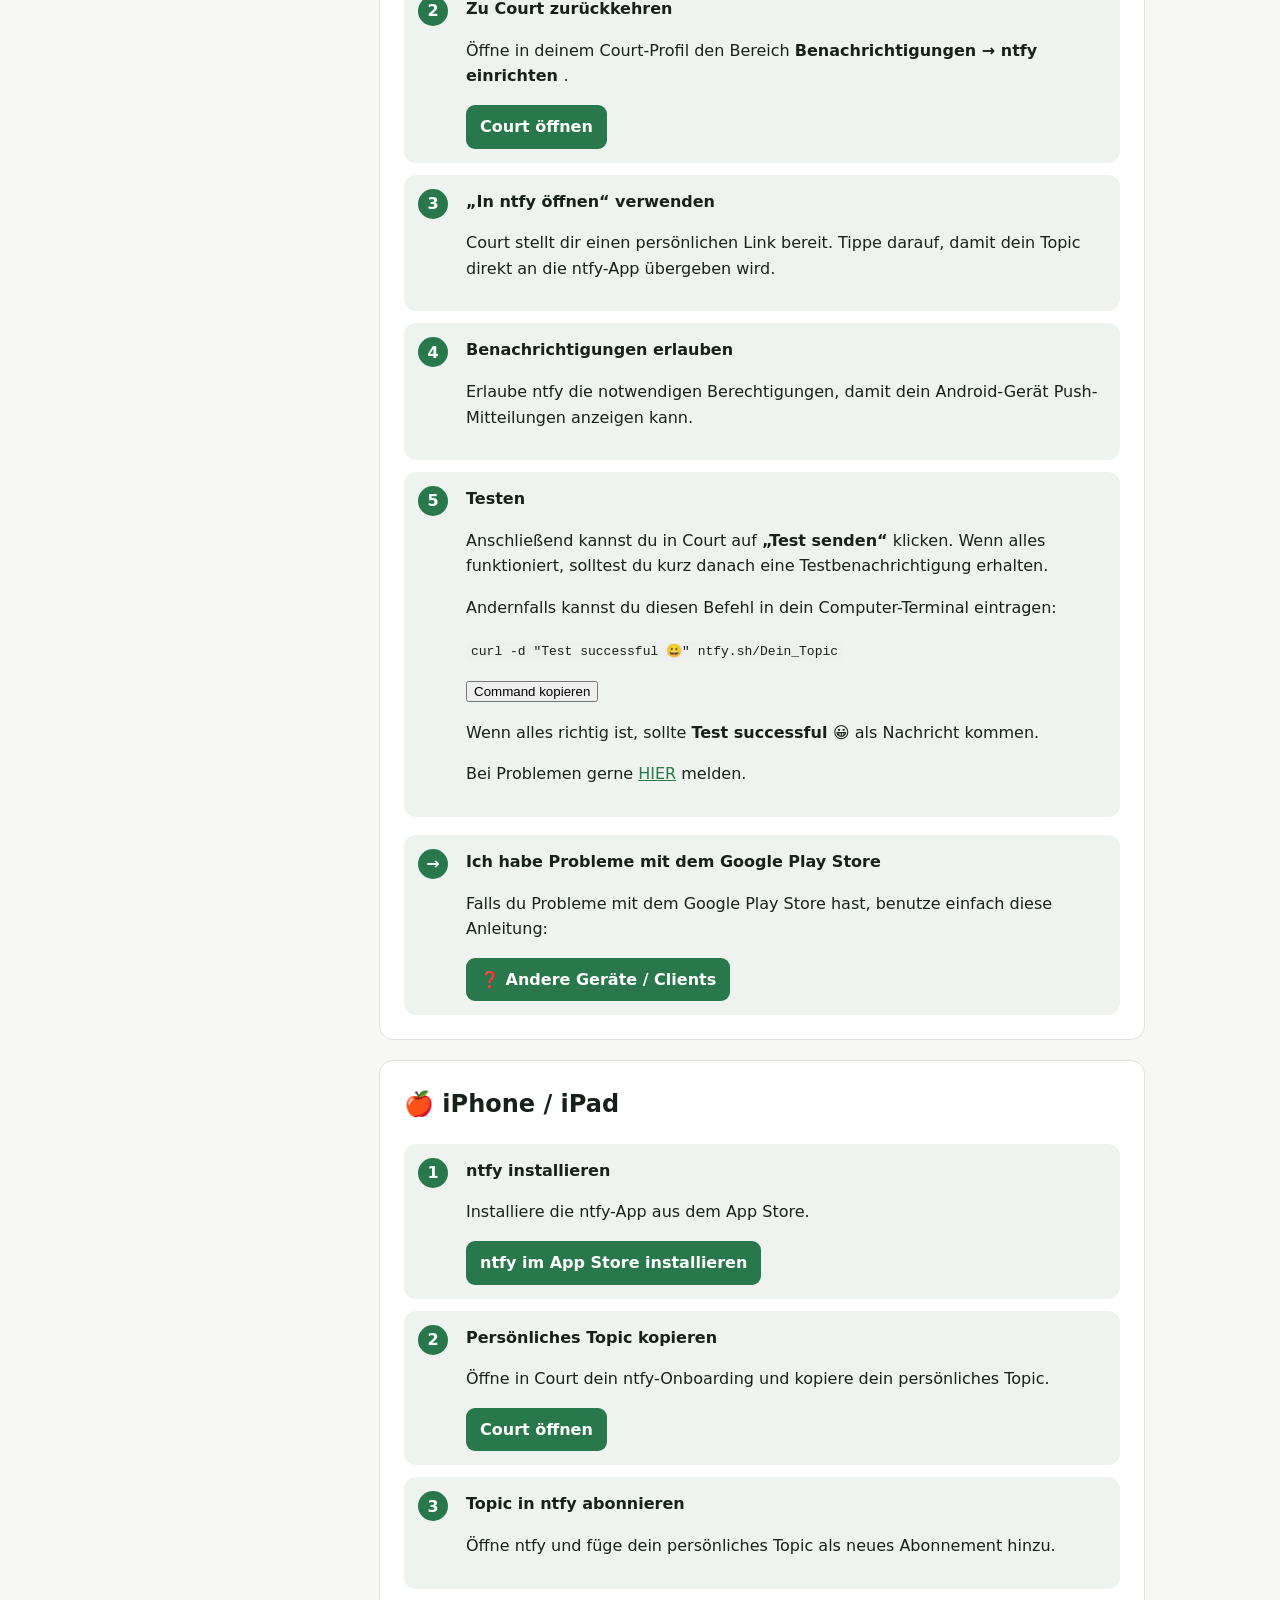
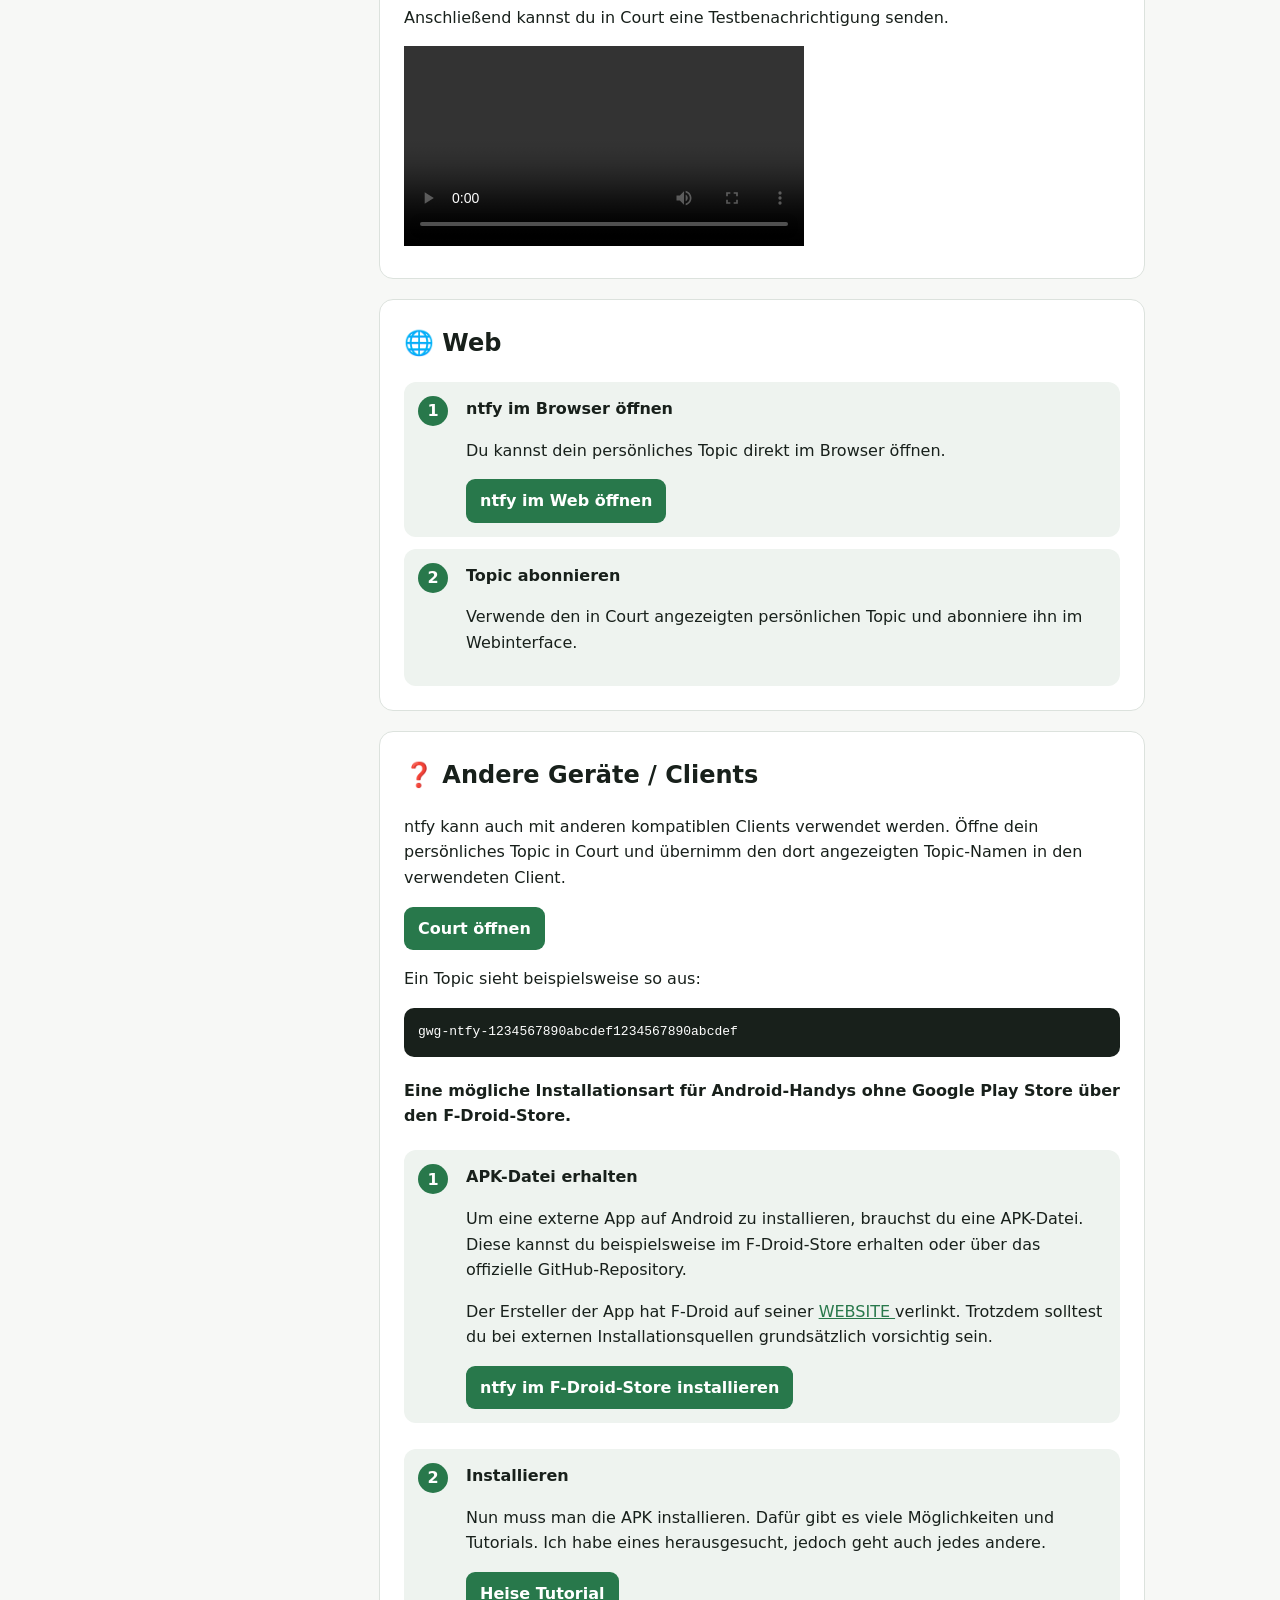
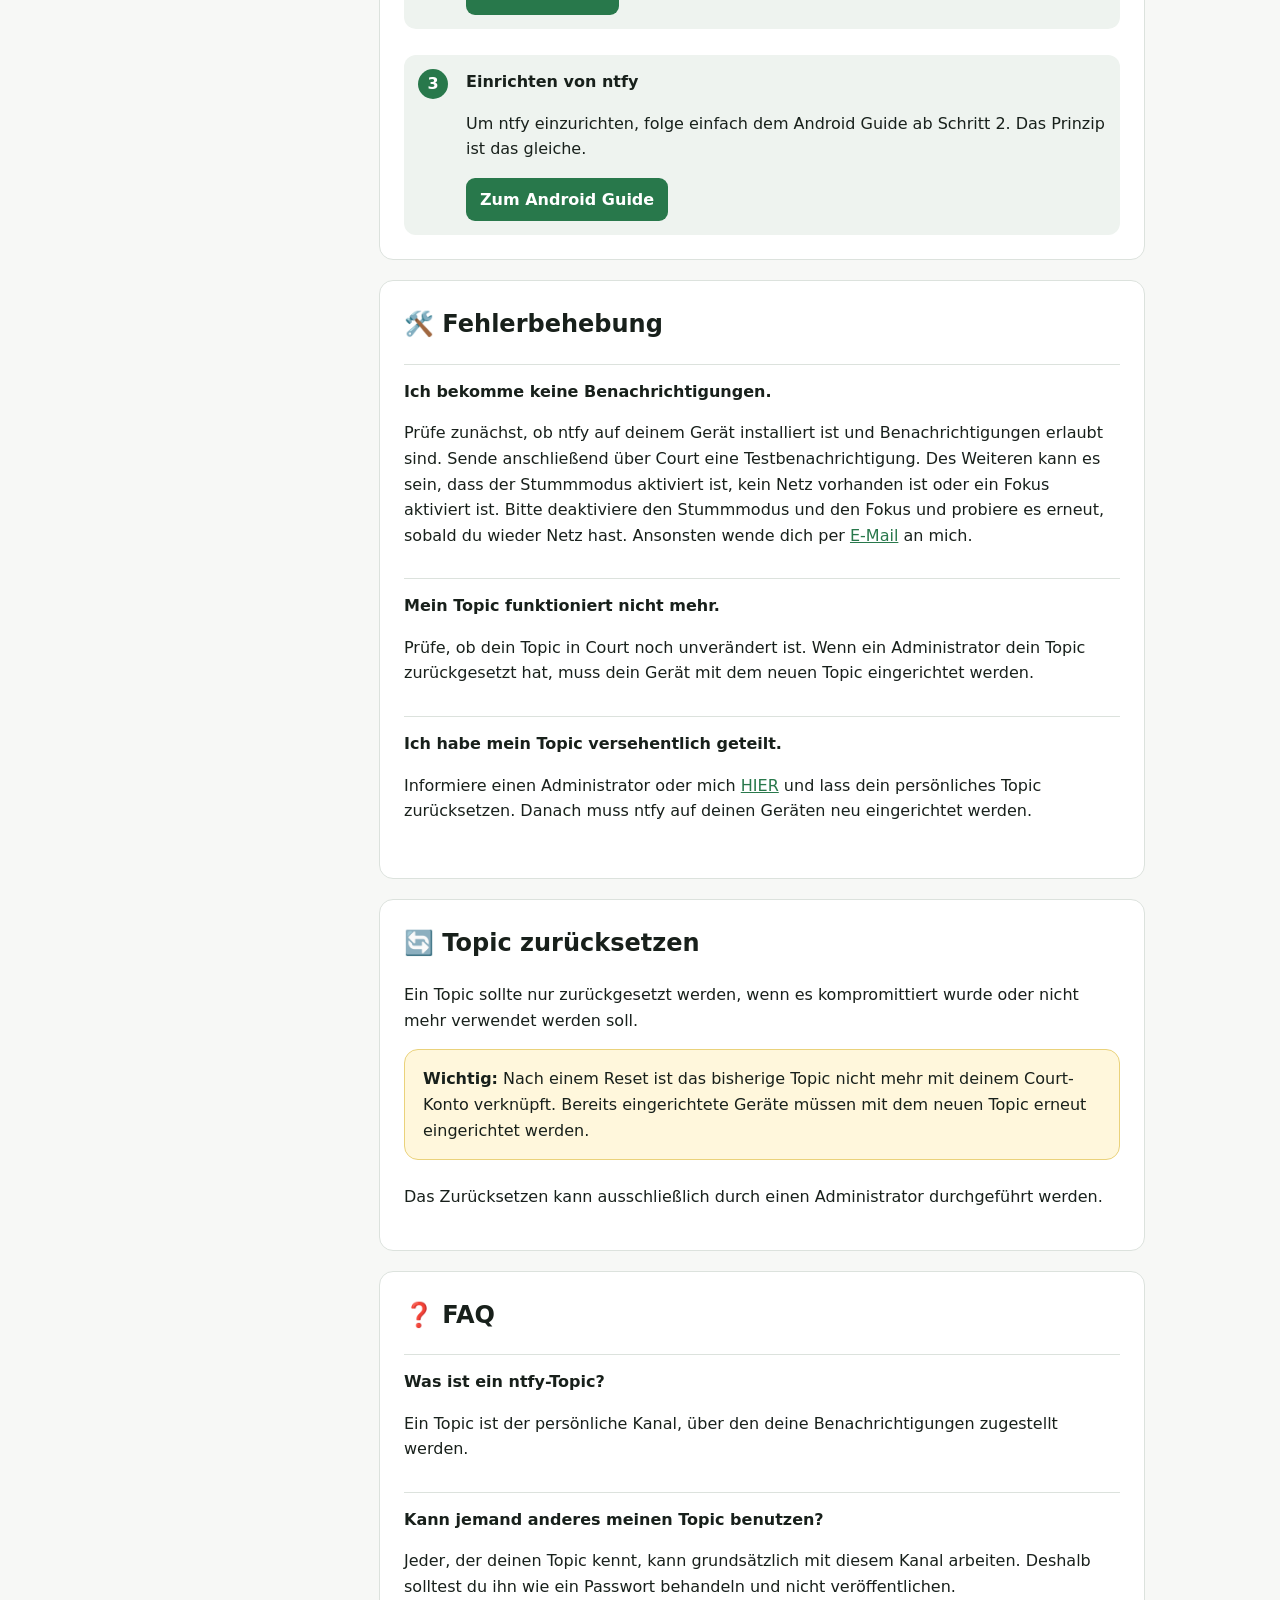
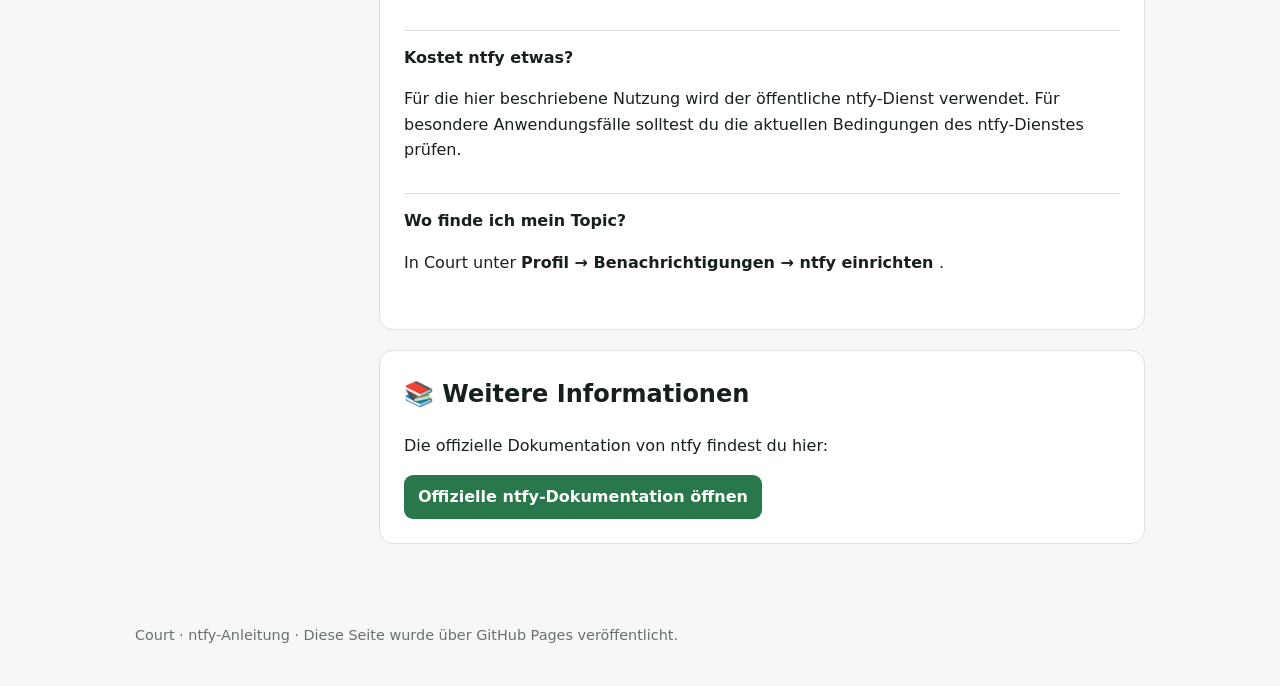
==== commit 3407fa4d: "Refactor index.html for improved structure and content" ====
--- a/ntfy/index.html
+++ b/ntfy/index.html
@@ -1,526 +1,637 @@
 <!doctype html>
-<html lang="de">
-  <head>
-    <meta charset="utf-8">
-    <meta name="viewport" content="width=device-width, initial-scale=1">
-
-    <meta
-      name="description"
-      content="Anleitung zur Einrichtung von ntfy für Court"
-    >
-
-    <title>ntfy einrichten – Court</title>
-
-    <link rel="stylesheet" href="../style.css">
-    <link rel="icon" href="favicon.ico" type="image/x-icon">
-  </head>
-
-  <body>
-
-    <header>
-      <div class="hero">
-        <a class="remove-link" href="#grundlagen"><div class="badge">Court · ntfy einrichten</div></a>
-      </div>
-    </header>
-
-    <main>
-
-
-
-      <div class="layout">
-
-        <!-- Inhaltsverzeichnis -->
-        <nav aria-label="Inhaltsverzeichnis">
-          <strong>Inhalt</strong>
-
-          <a href="#grundlagen">Grundlagen</a>
-          <a href="#warnung">Zu beachten</a>
-          <a href="#android">Android</a>
-          <a href="#ios">iPhone / iPad</a>
-          <a href="#web">Web</a>
-          <a href="#andere">Andere Geräte</a>
-          <a href="#fehler">Fehlerbehebung</a>
-          <a href="#reset">Topic zurücksetzen</a>
-          <a href="#faq">FAQ</a>
-        </nav>
-
-        <div>
-
-          <!-- Grundlagen -->
-          <section id="grundlagen">
-            <h2>Grundlagen</h2>
-
-            
-            <strong>Was ist ntfy und wofür brauche ich es?</strong>
-            <p>
-              nfty ist ein kostenloses Pushnachrichtenprogramm, das Court nutzt, um dich direkt über
-            </p>
-            <ul>
-              <li>Mannschaftstermine,</li>
-              <li>Vereinsneuigkeiten,</li>
-              <li>Turnierinformationen und</li>
-              <li>wichtige Informationen aufzuklären.</li>
-            </ul>
-            <p>
-              Court erstellt für jeden Benutzer automatisch ein
-              persönliches, zufälliges ntfy-Topic. Court sendet dann zu gegebenen Zeitpunkten Pushnachrichten an dein Handy.
-              Das kann nützlich sein, wenn du
-            </p>
-            <ul>
-              <li>nicht ständig die Website öffnen möchtest,</li>
-              <li>der Verein dich dringend informieren muss und</li>
-              <li>noch vieles weiteres.</li>
-            </ul>
-            <strong>Zur Einrichtung</strong>
-            <p>
-              Es hört sich vielleicht erstmal komplex an, jedoch ist diese Anleitung für alle Fälle ausgelegt und dementsprechend länger. 
-              Klicke einfach in der Navigation auf dein Betriebssystem. Dort wird ausführlich beschrieben, wie man es einrichten muss. Außerdem sind dort Videos verlinkt, die es ganz genau zeigen.
-              Falls es technische Probleme gibt, schreibe gerne eine Mail an <a href="mailto:gwg.tennis.book@gmail.com">MICH</a>.
-            </p>
-            <strong>Was ist ein (ntfy) Topic</strong>
-            <p>
-              Ein ntfy-Topic ist ein öffentlicher Kanal an den Nachrichten gesendet werden können. (Dieser Kanal wird daher keine sensiblen Informationen enthalten.)
-              Die ntfy-App ist dabei wie ein Vorleser, der den Kanal auf neue Nachrichten überprüft und dich benachrichtigt, falls welche eintreffen.
-            </p>
-          </section>
-          <section id="warnung">
-          <div class="notice">
-            <strong>Wichtig:</strong>
-            Dein persönliches ntfy-Topic ist nur für dich bestimmt.
-            Teile ihn nicht öffentlich und gib ihn nicht an andere
-            Personen weiter, da jeder mit Zugriff auf deine Systemnachrichten
-            zugreifen kann und dir über "curl" fast unbegrenzt viele und nicht zeitversetzte
-            Pushnachrichten senden kann.
-          </div>
-          </section>
-
-          <!-- Android -->
-          <section id="android">
-            <a class="remove-link"href="#android"><h2>🤖 Android</h2></a>
-
-            <div class="steps">
-
-              <div class="step">
-                <div class="step-number">1</div>
-
-                <div>
-                  <strong>ntfy installieren</strong>
-
-                  <p>
-                    Installiere die offizielle ntfy-App auf deinem
-                    Android-Gerät.
-                  </p>
-                  <a
-                    class="button"
-                    href="https://play.google.com/store/apps/details?id=io.heckel.ntfy"
-                    target="_blank"
-                    rel="noopener noreferrer">
-                    ntfy im Play Store herunterladen
-                  </a>
-                </div>
-              </div>
-
-              <div class="step">
-                <div class="step-number">2</div>
-
-                <div>
-                  <strong>Zu Court zurückkehren</strong>
-
-                  <p>
-                    Öffne in deinem Court-Profil den Bereich
-                    <strong>
-                      Benachrichtigungen → ntfy einrichten
-                    </strong>.
-                  </p>
-                  <a class="button" href="https://gwg-tennis-book.gwg-tennis-book.workers.dev/profile">Court öffnen</a>
-                </div>
-              </div>
-
-              <div class="step">
-                <div class="step-number">3</div>
-
-                <div>
-                  <strong>„In ntfy öffnen“ verwenden</strong>
-
-                  <p>
-                    Court stellt dir einen persönlichen Link bereit.
-                    Tippe darauf, damit dein Topic direkt an die
-                    ntfy-App übergeben wird.
-                  </p>
-                </div>
-              </div>
-
-              <div class="step">
-                <div class="step-number">4</div>
-
-                <div>
-                  <strong>Benachrichtigungen erlauben</strong>
-
-                  <p>
-                    Erlaube ntfy die notwendigen Berechtigungen,
-                    damit dein Android-Gerät Push-Mitteilungen
-                    anzeigen kann.
-                  </p>
-                </div>
-              </div>
-  <br>
-            </div>
-            <div class="step">
-              <div class="step-number">5</div>
-              <div>
-                <strong>Testen</strong>
-      
-                <p>
-                  Anschließend kannst du in Court auf
-                  <strong>„Test senden“</strong> klicken.
-                  Wenn alles funktioniert, solltest du kurz danach
-                  eine Testbenachrichtigung erhalten.
-                  <br>
-                  Andernfalls kannst du diesen befehl in dein Computer Terminal
-                  eintragen:
-                  <br>
-                  "curl -d "Test successful 😀" ntfy.sh/Dein_Topic".
-                  <button onclick="kopiereText()">Command kopieren</button>
-                  <br>
-                  Wenn alles richtig ist, sollte Test successful 😀 als Nachricht kommen.
-                  Bei Problemen gerne 
-                  <span>
-                    <a href="mailto:gwg.tennis.book@gmail.com">HIER</a>
-                  </span> 
-                  melden.
-                  
-                </p>
-              </div>
-            </div>
-             <div class="steps">
-              <div class="step-number">-></div>
-              <div>
-                <strong>Ich habe Probleme mit dem Google Play Store</strong>
-                <p>Falls du Probleme mit dem Google Play Store hast, benutze einfach diese Anleitung:</p>
-                <br>
-                <a class="button" href="#andere">❓ Andere Geräte / Clients</a>
-              </div>
-            </div>
-          </section>
-
-          <!-- iOS -->
-          <section id="ios">
-            <a href="#ios" class="remove-link"><h2>🍎 iPhone / iPad</h2></a>
-
-            <div class="steps">
-
-              <div class="step">
-                <div class="step-number">1</div>
-
-                <div>
-                  <strong>ntfy installieren</strong>
-
-                  <p>
-                    Installiere die ntfy-App aus dem App Store.
-                  </p>
-
-                  <!--
-                    Hier den echten App-Store-ulnk einsetzen.
-                  -->
-                  <a
-                    class="button"
-                    href="https://apps.apple.com/de/app/ntfy/id1625396347"
-                    target="_blank"
-                    rel="noopener noreferrer"
-                  >
-                    ntfy im App Store installieren
-                  </a>
-                </div>
-              </div>
-
-              <div class="step">
-                <div class="step-number">2</div>
-
-                <div>
-                  <strong>Persönliches Topic kopieren</strong>
-
-                  <p>
-                    Öffne in Court dein ntfy-Onboarding und
-                    kopiere dein persönliches Topic.
-                  </p>
-                  <a class="button" href="https://gwg-tennis-book.gwg-tennis-book.workers.dev/profile">Court öffnen</a>
-                </div>
-              </div>
-
-              <div class="step">
-                <div class="step-number">3</div>
-
-                <div>
-                  <strong>Topic in ntfy abonnieren</strong>
-
-                  <p>
-                    Öffne ntfy und füge dein persönliches Topic
-                    als neues Abonnement hinzu.
-                  </p>
-                </div>
-              </div>
-
-            </div>
-
-            <p>
-              Anschließend kannst du in Court eine
-              Testbenachrichtigung senden.
-            </p>
-            <video controls width="400">
-            <source src="./iPhone Tutorial.mp4" type="video/mp4">
-      Dein Browser unterstützt das Video nicht.
-          </video>
-          </section>
-          
-
-          <!-- Web -->
-          <section id="web">
-            <a href="#web" class="remove-link"><h2>🌐 Web</h2></a>
-
-            <div class="steps">
-
-              <div class="step">
-                <div class="step-number">1</div>
-
-                <div>
-                  <strong>ntfy im Browser öffnen</strong>
-
-                  <p>
-                    Du kannst dein persönliches Topic direkt im
-                    Browser öffnen.
-                  </p>
-
-                  <a
-                    class="button"
-                    href="https://ntfy.sh/"
-                    target="_blank"
-                    rel="noopener noreferrer"
-                  >
-                    ntfy im Web öffnen
-                  </a>
-                </div>
-              </div>
-
-              <div class="step">
-                <div class="step-number">2</div>
-
-                <div>
-                  <strong>Topic abonnieren</strong>
-
-                  <p>
-                    Verwende den in Court angezeigten persönlichen
-                    Topic und abonniere ihn im Webinterface.
-                  </p>
-                </div>
-              </div>
-
-            </div>
-          </section>
-
-          <!-- Andere Geräte -->
-          <section id="andere">
-          <a href="#andere" class="remove-link"><h2>❓ Andere Geräte / Clients</h2></a>
-
-            <p>
-              ntfy kann auch mit anderen kompatiblen Clients
-              verwendet werden. Öffne dein persönliches Topic in
-              Court und übernimm den dort angezeigten Topic-Namen
-              in den verwendeten Client.
-            </p>
-            <a class="button" href="https://gwg-tennis-book.gwg-tennis-book.workers.dev/profile">Court öffnen</a>
-
-            <p>
-              Ein Topic sieht beispielsweise so aus:
-            </p>
-
-            <pre>gwg-ntfy-1234567890abcdef1234567890abcdef</pre>
-
-            <h4>Eine mögliche Installationsart für Android Handys ohne Google Play Store über den F-Droid-Store.</h4>
-            <div class="step">
-              <div class="step-number">1</div>
-              <div>
-                <strong>APK Datei erhalten</strong>
-                <p>Um eine externe App auf Android zu installieren brauchst du eine APK Datei. Diese kannst du beispielswiese im F-Droid-Store erhalten oder über das offiziellen Github Repository.</p>
-                <p>Der Ersteller der App hat F-Droid auf seiner <span><a href="ntfy.sh">WEBSITE</a></span> verlinkt, daher wird diese Installationsquelle vorraussichtlich keinen Virus enthalten, jedoch handelt es sich nicht um eine vollständig gesicherte, seriöse Quelle.</p>
-                <a class="button" href="https://f-droid.org/en/packages/io.heckel.ntfy/">ntfy im F-Droid-Store installieren</a>
-              </div>
-            </div>
-            <br>
-            <div class="step">
-              <div class="step-number">2</div>
-              <div>
-                <strong>Installieren</strong>
-                <p>Nun muss man die APK installieren. Dafür gibt es sehr viele Möglichkeiten und Tutorials. Ich habe eins rausgesucht, jedoch geht jedes andere auch.</p>
-                <a class="button" href="https://www.heise.de/tipps-tricks/Externe-Apps-APK-Dateien-bei-Android-installieren-so-klappt-s-3714330.html">Heise Tutorial</a>
-              </div>
-            </div>
-            <br>
-            <div class="step">
-              <div class="step-number">3</div>
-              <div>
-                <strong>Einrichten von ntfy</strong>
-                <p>Um ntfy einzurichten folge einfach dem Android Guide ab Schritt 2. Das Prinzip ist das gleiche.</p>
-                <a class="button" href="#android">Zum Android Guide</a>
-              </div>
-              
-              
-              
-
-          </section>
-
-          <!-- Fehlerbehebung -->
-          <section id="fehler">
-            <h2>🛠️ Fehlerbehebung</h2>
-
-            <div class="faq-item">
-              <strong>
-                Ich bekomme keine Benachrichtigungen.
-              </strong>
-
-              <p>
-                Prüfe zunächst, ob ntfy auf deinem Gerät installiert
-                ist und Benachrichtigungen erlaubt sind. Sende
-                anschließend über Court eine Testbenachrichtigung.
-                Des Weiteren kann es sein, dass der Stummmodus aktiviert ist, kein Netz vorhanden oder ein Fokus aktiviert ist. Bitte deaktiviere den Stummmodus und den Fokus und probiere es, wenn du wieder Netz hast erneut. Ansonsten wende dich hierdran: <span><a href="mailto:gwg.tennmis.book@gmail.com">Email.</a></span>
-              </p>
-            </div>
-
-            <div class="faq-item">
-              <strong>
-                Mein Topic funktioniert nicht mehr.
-              </strong>
-
-              <p>
-                Prüfe, ob dein Topic in Court noch unverändert ist.
-                Wenn ein Administrator dein Topic zurückgesetzt hat,
-                muss dein Gerät mit dem neuen Topic eingerichtet werden.
-              </p>
-            </div>
-
-            <div class="faq-item">
-              <strong>
-                Ich habe mein Topic versehentlich geteilt.
-              </strong>
-
-              <p>
-                Informiere einen Administrator oder mich 
-                <span>
-                  <a href="mailto:gwg.tennis.book@gmail.com">HIER</a>
-                </span> und lass dein
-                persönliches Topic zurücksetzen. Danach muss ntfy
-                auf deinen Geräten neu eingerichtet werden.
-              </p>
-            </div>
-          </section>
-
-          <!-- Topic zurücksetzen -->
-          <section id="reset">
-            <h2>🔄 Topic zurücksetzen</h2>
-
-            <p>
-              Ein Topic sollte nur zurückgesetzt werden, wenn es
-              kompromittiert wurde oder nicht mehr verwendet werden soll.
-            </p>
-
-            <div class="notice">
-              <strong>Wichtig:</strong>
-              Nach einem Reset ist das bisherige Topic nicht mehr
-              mit deinem Court-Konto verknüpft. Bereits eingerichtete
-              Geräte müssen mit dem neuen Topic erneut eingerichtet werden.
-            </div>
-
-            <p>
-              Das Zurücksetzen kann ausschließlich durch einen
-              Administrator durchgeführt werden.
-            </p>
-          </section>
-
-          <!-- FAQ -->
-          <section id="faq">
-            <h2>❓ FAQ</h2>
-
-            <div class="faq-item">
-              <strong>Was ist ein ntfy-Topic?</strong>
-
-              <p>
-                Ein Topic ist der persönliche Kanal, über den deine
-                Benachrichtigungen zugestellt werden.
-              </p>
-            </div>
-
-            <div class="faq-item">
-              <strong>
-                Kann jemand anderes meinen Topic benutzen?
-              </strong>
-
-              <p>
-                Jeder, der deinen Topic kennt, kann grundsätzlich
-                mit diesem Kanal arbeiten. Deshalb solltest du ihn
-                wie ein Passwort behandeln und nicht
-                veröffentlichen.
-              </p>
-            </div>
-
-            <div class="faq-item">
-              <strong>Kostet ntfy etwas?</strong>
-
-              <p>
-                Für die hier beschriebene Nutzung wird der öffentliche
-                ntfy-Dienst verwendet. Für besondere Anwendungsfälle
-                solltest du die aktuellen Bedingungen des ntfy-Dienstes
-                prüfen.
-              </p>
-            </div>
-
-            <div class="faq-item">
-              <strong>Wo finde ich mein Topic?</strong>
-
-              <p>
-                In Court unter
-                <strong>
-                  Profil → Benachrichtigungen → ntfy einrichten
-                </strong>.
-              </p>
-            </div>
-          </section>
-
-          <!-- Offizielle Dokumentation -->
-          <section>
-            <h2>📚 Weitere Informationen</h2>
-
-            <p>
-              Die offizielle Dokumentation von ntfy findest du hier:
+
+<html lang="de"> <head> <meta charset="utf-8"> <meta name="viewport" content="width=device-width, initial-scale=1">
+
+<meta
+name="description"
+content="Anleitung zur Einrichtung von ntfy für Court"
+
+
+
+
+<title>ntfy einrichten – Court</title>
+
+<link rel="stylesheet" href="../style.css"> <link rel="icon" href="favicon.ico" type="image/x-icon"> </head>
+
+<body>
+
+<header> <div class="hero"> <a class="remove-link" href="#grundlagen"> <div class="badge">Court · ntfy einrichten</div> </a> </div> </header>
+
+<main>
+
+<div class="layout">
+
+  <!-- Inhaltsverzeichnis -->
+  <nav aria-label="Inhaltsverzeichnis">
+    <strong>Inhalt</strong>
+
+    <a href="#grundlagen">Grundlagen</a>
+    <a href="#warnung">Zu beachten</a>
+    <a href="#android">Android</a>
+    <a href="#ios">iPhone / iPad</a>
+    <a href="#web">Web</a>
+    <a href="#andere">Andere Geräte</a>
+    <a href="#fehler">Fehlerbehebung</a>
+    <a href="#reset">Topic zurücksetzen</a>
+    <a href="#faq">FAQ</a>
+  </nav>
+
+  <div>
+
+    <!-- Grundlagen -->
+    <section id="grundlagen">
+      <h2>Grundlagen</h2>
+
+      <strong>Was ist ntfy und wofür brauche ich es?</strong>
+
+      <p>
+        ntfy ist ein kostenloses Pushnachrichtenprogramm, das Court nutzt,
+        um dich direkt über Folgendes zu informieren:
+      </p>
+
+      <ul>
+        <li>Mannschaftstermine</li>
+        <li>Vereinsneuigkeiten</li>
+        <li>Turnierinformationen</li>
+        <li>wichtige Informationen</li>
+      </ul>
+
+      <p>
+        Court erstellt für jeden Benutzer automatisch ein persönliches,
+        zufälliges ntfy-Topic. Court sendet dann zu gegebenen Zeitpunkten
+        Pushnachrichten an dein Handy. Das kann nützlich sein, wenn du
+      </p>
+
+      <ul>
+        <li>nicht ständig die Website öffnen möchtest,</li>
+        <li>der Verein dich dringend informieren muss und</li>
+        <li>du weitere Benachrichtigungen erhalten möchtest.</li>
+      </ul>
+
+      <strong>Zur Einrichtung</strong>
+
+      <p>
+        Es hört sich vielleicht erstmal komplex an, jedoch ist diese
+        Anleitung für alle Fälle ausgelegt und dementsprechend länger.
+        Klicke einfach in der Navigation auf dein Betriebssystem.
+        Dort wird ausführlich beschrieben, wie man es einrichten muss.
+        Außerdem sind dort Videos verlinkt, die es ganz genau zeigen.
+        Falls es technische Probleme gibt, schreibe gerne eine Mail an
+        <a href="mailto:gwg.tennis.book@gmail.com">MICH</a>.
+      </p>
+
+      <strong>Was ist ein (ntfy-)Topic?</strong>
+
+      <p>
+        Ein ntfy-Topic ist ein öffentlicher Kanal, an den Nachrichten
+        gesendet werden können. Dieser Kanal wird daher keine sensiblen
+        Informationen enthalten.
+        Die ntfy-App ist dabei wie ein Vorleser, der den Kanal auf neue
+        Nachrichten überprüft und dich benachrichtigt, falls welche
+        eintreffen.
+      </p>
+    </section>
+
+    <!-- Warnung -->
+    <section id="warnung">
+      <div class="notice">
+        <strong>Wichtig:</strong>
+        Dein persönliches ntfy-Topic ist nur für dich bestimmt.
+        Teile es nicht öffentlich und gib es nicht an andere Personen
+        weiter, da jeder mit Zugriff auf dein Topic Nachrichten lesen
+        und dir über "curl" sehr viele Pushnachrichten senden kann.
+      </div>
+    </section>
+
+    <!-- Android -->
+    <section id="android">
+      <a class="remove-link" href="#android">
+        <h2>🤖 Android</h2>
+      </a>
+
+      <div class="steps">
+
+        <div class="step">
+          <div class="step-number">1</div>
+
+          <div>
+            <strong>ntfy installieren</strong>
+
+            <p>
+              Installiere die offizielle ntfy-App auf deinem
+              Android-Gerät.
             </p>
 
             <a
               class="button"
-              href="https://docs.ntfy.sh/"
+              href="https://play.google.com/store/apps/details?id=io.heckel.ntfy"
               target="_blank"
               rel="noopener noreferrer"
             >
-              Offizielle ntfy-Dokumentation öffnen
+              ntfy im Play Store herunterladen
             </a>
-          </section>
-
-        </div>
-      </div>
-    </main>
-
-    <footer>
-      Court · ntfy-Anleitung · Diese Seite wurde über GitHub Pages veröffentlicht.
-    </footer>
-    
-    <script>
-  function kopiereText() {
-    // Der Text, der kopiert werden soll
-    const text = 'curl -d "Test successful 😀" ntfy.sh/Dein_Topic';
-    navigator.clipboard.writeText(text).then(() => {
-      alert("Text wurde kopiert!");
-    }).catch(err => {
-      console.error("Fehler beim Kopieren: ", err);
-    });
-  }
-  </script>
-
-  </body>
+          </div>
+        </div>
+
+        <div class="step">
+          <div class="step-number">2</div>
+
+          <div>
+            <strong>Zu Court zurückkehren</strong>
+
+            <p>
+              Öffne in deinem Court-Profil den Bereich
+              <strong>
+                Benachrichtigungen → ntfy einrichten
+              </strong>.
+            </p>
+
+            <a
+              class="button"
+              href="https://gwg-tennis-book.gwg-tennis-book.workers.dev/profile"
+              target="_blank"
+              rel="noopener noreferrer"
+            >
+              Court öffnen
+            </a>
+          </div>
+        </div>
+
+        <div class="step">
+          <div class="step-number">3</div>
+
+          <div>
+            <strong>„In ntfy öffnen“ verwenden</strong>
+
+            <p>
+              Court stellt dir einen persönlichen Link bereit.
+              Tippe darauf, damit dein Topic direkt an die
+              ntfy-App übergeben wird.
+            </p>
+          </div>
+        </div>
+
+        <div class="step">
+          <div class="step-number">4</div>
+
+          <div>
+            <strong>Benachrichtigungen erlauben</strong>
+
+            <p>
+              Erlaube ntfy die notwendigen Berechtigungen,
+              damit dein Android-Gerät Push-Mitteilungen
+              anzeigen kann.
+            </p>
+          </div>
+        </div>
+
+        <div class="step">
+          <div class="step-number">5</div>
+
+          <div>
+            <strong>Testen</strong>
+
+            <p>
+              Anschließend kannst du in Court auf
+              <strong>„Test senden“</strong> klicken.
+              Wenn alles funktioniert, solltest du kurz danach
+              eine Testbenachrichtigung erhalten.
+            </p>
+
+            <p>
+              Andernfalls kannst du diesen Befehl in dein
+              Computer-Terminal eintragen:
+            </p>
+
+            <p>
+              <code>curl -d "Test successful 😀" ntfy.sh/Dein_Topic</code>
+            </p>
+
+            <button type="button" onclick="kopiereText()">
+              Command kopieren
+            </button>
+
+            <p>
+              Wenn alles richtig ist, sollte
+              <strong>Test successful 😀</strong> als Nachricht kommen.
+            </p>
+
+            <p>
+              Bei Problemen gerne
+              <a href="mailto:gwg.tennis.book@gmail.com">HIER</a>
+              melden.
+            </p>
+          </div>
+        </div>
+
+      </div>
+
+      <div class="steps">
+        <div class="step">
+          <div class="step-number">→</div>
+
+          <div>
+            <strong>Ich habe Probleme mit dem Google Play Store</strong>
+
+            <p>
+              Falls du Probleme mit dem Google Play Store hast,
+              benutze einfach diese Anleitung:
+            </p>
+
+            <a class="button" href="#andere">
+              ❓ Andere Geräte / Clients
+            </a>
+          </div>
+        </div>
+      </div>
+
+    </section>
+
+    <!-- iOS -->
+    <section id="ios">
+      <a href="#ios" class="remove-link">
+        <h2>🍎 iPhone / iPad</h2>
+      </a>
+
+      <div class="steps">
+
+        <div class="step">
+          <div class="step-number">1</div>
+
+          <div>
+            <strong>ntfy installieren</strong>
+
+            <p>
+              Installiere die ntfy-App aus dem App Store.
+            </p>
+
+            <a
+              class="button"
+              href="https://apps.apple.com/de/app/ntfy/id1625396347"
+              target="_blank"
+              rel="noopener noreferrer"
+            >
+              ntfy im App Store installieren
+            </a>
+          </div>
+        </div>
+
+        <div class="step">
+          <div class="step-number">2</div>
+
+          <div>
+            <strong>Persönliches Topic kopieren</strong>
+
+            <p>
+              Öffne in Court dein ntfy-Onboarding und
+              kopiere dein persönliches Topic.
+            </p>
+
+            <a
+              class="button"
+              href="https://gwg-tennis-book.gwg-tennis-book.workers.dev/profile"
+              target="_blank"
+              rel="noopener noreferrer"
+            >
+              Court öffnen
+            </a>
+          </div>
+        </div>
+
+        <div class="step">
+          <div class="step-number">3</div>
+
+          <div>
+            <strong>Topic in ntfy abonnieren</strong>
+
+            <p>
+              Öffne ntfy und füge dein persönliches Topic
+              als neues Abonnement hinzu.
+            </p>
+          </div>
+        </div>
+
+      </div>
+
+      <p>
+        Anschließend kannst du in Court eine
+        Testbenachrichtigung senden.
+      </p>
+
+      <video controls width="400">
+        <source src="./iPhone Tutorial.mp4" type="video/mp4">
+        Dein Browser unterstützt das Video nicht.
+      </video>
+
+    </section>
+
+    <!-- Web -->
+    <section id="web">
+      <a href="#web" class="remove-link">
+        <h2>🌐 Web</h2>
+      </a>
+
+      <div class="steps">
+
+        <div class="step">
+          <div class="step-number">1</div>
+
+          <div>
+            <strong>ntfy im Browser öffnen</strong>
+
+            <p>
+              Du kannst dein persönliches Topic direkt im
+              Browser öffnen.
+            </p>
+
+            <a
+              class="button"
+              href="https://ntfy.sh/"
+              target="_blank"
+              rel="noopener noreferrer"
+            >
+              ntfy im Web öffnen
+            </a>
+          </div>
+        </div>
+
+        <div class="step">
+          <div class="step-number">2</div>
+
+          <div>
+            <strong>Topic abonnieren</strong>
+
+            <p>
+              Verwende den in Court angezeigten persönlichen
+              Topic und abonniere ihn im Webinterface.
+            </p>
+          </div>
+        </div>
+
+      </div>
+    </section>
+
+    <!-- Andere Geräte -->
+    <section id="andere">
+      <a href="#andere" class="remove-link">
+        <h2>❓ Andere Geräte / Clients</h2>
+      </a>
+
+      <p>
+        ntfy kann auch mit anderen kompatiblen Clients
+        verwendet werden. Öffne dein persönliches Topic in
+        Court und übernimm den dort angezeigten Topic-Namen
+        in den verwendeten Client.
+      </p>
+
+      <a
+        class="button"
+        href="https://gwg-tennis-book.gwg-tennis-book.workers.dev/profile"
+        target="_blank"
+        rel="noopener noreferrer"
+      >
+        Court öffnen
+      </a>
+
+      <p>
+        Ein Topic sieht beispielsweise so aus:
+      </p>
+
+      <pre>gwg-ntfy-1234567890abcdef1234567890abcdef</pre>
+
+      <h4>
+        Eine mögliche Installationsart für Android-Handys
+        ohne Google Play Store über den F-Droid-Store.
+      </h4>
+
+      <div class="step">
+        <div class="step-number">1</div>
+
+        <div>
+          <strong>APK-Datei erhalten</strong>
+
+          <p>
+            Um eine externe App auf Android zu installieren,
+            brauchst du eine APK-Datei. Diese kannst du beispielsweise
+            im F-Droid-Store erhalten oder über das offizielle
+            GitHub-Repository.
+          </p>
+
+          <p>
+            Der Ersteller der App hat F-Droid auf seiner
+            <a
+              href="https://ntfy.sh/"
+              target="_blank"
+              rel="noopener noreferrer"
+            >
+              WEBSITE
+            </a>
+            verlinkt. Trotzdem solltest du bei externen
+            Installationsquellen grundsätzlich vorsichtig sein.
+          </p>
+
+          <a
+            class="button"
+            href="https://f-droid.org/en/packages/io.heckel.ntfy/"
+            target="_blank"
+            rel="noopener noreferrer"
+          >
+            ntfy im F-Droid-Store installieren
+          </a>
+        </div>
+      </div>
+
+      <br>
+
+      <div class="step">
+        <div class="step-number">2</div>
+
+        <div>
+          <strong>Installieren</strong>
+
+          <p>
+            Nun muss man die APK installieren. Dafür gibt es
+            viele Möglichkeiten und Tutorials. Ich habe eines
+            herausgesucht, jedoch geht auch jedes andere.
+          </p>
+
+          <a
+            class="button"
+            href="https://www.heise.de/tipps-tricks/Externe-Apps-APK-Dateien-bei-Android-installieren-so-klappt-s-3714330.html"
+            target="_blank"
+            rel="noopener noreferrer"
+          >
+            Heise Tutorial
+          </a>
+        </div>
+      </div>
+
+      <br>
+
+      <div class="step">
+        <div class="step-number">3</div>
+
+        <div>
+          <strong>Einrichten von ntfy</strong>
+
+          <p>
+            Um ntfy einzurichten, folge einfach dem Android Guide
+            ab Schritt 2. Das Prinzip ist das gleiche.
+          </p>
+
+          <a class="button" href="#android">
+            Zum Android Guide
+          </a>
+        </div>
+      </div>
+
+    </section>
+
+    <!-- Fehlerbehebung -->
+    <section id="fehler">
+      <h2>🛠️ Fehlerbehebung</h2>
+
+      <div class="faq-item">
+        <strong>
+          Ich bekomme keine Benachrichtigungen.
+        </strong>
+
+        <p>
+          Prüfe zunächst, ob ntfy auf deinem Gerät installiert
+          ist und Benachrichtigungen erlaubt sind. Sende
+          anschließend über Court eine Testbenachrichtigung.
+          Des Weiteren kann es sein, dass der Stummmodus aktiviert
+          ist, kein Netz vorhanden ist oder ein Fokus aktiviert ist.
+          Bitte deaktiviere den Stummmodus und den Fokus und probiere
+          es erneut, sobald du wieder Netz hast.
+          Ansonsten wende dich per
+          <a href="mailto:gwg.tennis.book@gmail.com">E-Mail</a>
+          an mich.
+        </p>
+      </div>
+
+      <div class="faq-item">
+        <strong>
+          Mein Topic funktioniert nicht mehr.
+        </strong>
+
+        <p>
+          Prüfe, ob dein Topic in Court noch unverändert ist.
+          Wenn ein Administrator dein Topic zurückgesetzt hat,
+          muss dein Gerät mit dem neuen Topic eingerichtet werden.
+        </p>
+      </div>
+
+      <div class="faq-item">
+        <strong>
+          Ich habe mein Topic versehentlich geteilt.
+        </strong>
+
+        <p>
+          Informiere einen Administrator oder mich
+          <a href="mailto:gwg.tennis.book@gmail.com">HIER</a>
+          und lass dein persönliches Topic zurücksetzen.
+          Danach muss ntfy auf deinen Geräten neu eingerichtet werden.
+        </p>
+      </div>
+    </section>
+
+    <!-- Topic zurücksetzen -->
+    <section id="reset">
+      <h2>🔄 Topic zurücksetzen</h2>
+
+      <p>
+        Ein Topic sollte nur zurückgesetzt werden, wenn es
+        kompromittiert wurde oder nicht mehr verwendet werden soll.
+      </p>
+
+      <div class="notice">
+        <strong>Wichtig:</strong>
+        Nach einem Reset ist das bisherige Topic nicht mehr
+        mit deinem Court-Konto verknüpft. Bereits eingerichtete
+        Geräte müssen mit dem neuen Topic erneut eingerichtet werden.
+      </div>
+
+      <p>
+        Das Zurücksetzen kann ausschließlich durch einen
+        Administrator durchgeführt werden.
+      </p>
+    </section>
+
+    <!-- FAQ -->
+    <section id="faq">
+      <h2>❓ FAQ</h2>
+
+      <div class="faq-item">
+        <strong>Was ist ein ntfy-Topic?</strong>
+
+        <p>
+          Ein Topic ist der persönliche Kanal, über den deine
+          Benachrichtigungen zugestellt werden.
+        </p>
+      </div>
+
+      <div class="faq-item">
+        <strong>
+          Kann jemand anderes meinen Topic benutzen?
+        </strong>
+
+        <p>
+          Jeder, der deinen Topic kennt, kann grundsätzlich
+          mit diesem Kanal arbeiten. Deshalb solltest du ihn
+          wie ein Passwort behandeln und nicht veröffentlichen.
+        </p>
+      </div>
+
+      <div class="faq-item">
+        <strong>Kostet ntfy etwas?</strong>
+
+        <p>
+          Für die hier beschriebene Nutzung wird der öffentliche
+          ntfy-Dienst verwendet. Für besondere Anwendungsfälle
+          solltest du die aktuellen Bedingungen des ntfy-Dienstes
+          prüfen.
+        </p>
+      </div>
+
+      <div class="faq-item">
+        <strong>Wo finde ich mein Topic?</strong>
+
+        <p>
+          In Court unter
+          <strong>
+            Profil → Benachrichtigungen → ntfy einrichten
+          </strong>.
+        </p>
+      </div>
+    </section>
+
+    <!-- Offizielle Dokumentation -->
+    <section>
+      <h2>📚 Weitere Informationen</h2>
+
+      <p>
+        Die offizielle Dokumentation von ntfy findest du hier:
+      </p>
+
+      <a
+        class="button"
+        href="https://docs.ntfy.sh/"
+        target="_blank"
+        rel="noopener noreferrer"
+      >
+        Offizielle ntfy-Dokumentation öffnen
+      </a>
+    </section>
+
+  </div>
+</div>
+
+</main>
+
+<footer> Court · ntfy-Anleitung · Diese Seite wurde über GitHub Pages veröffentlicht. </footer>
+
+<script> function kopiereText() { const text = 'curl -d "Test successful 😀" ntfy.sh/Dein_Topic'; navigator.clipboard.writeText(text) .then(() => { alert("Text wurde kopiert!"); }) .catch(err => { console.error("Fehler beim Kopieren:", err); alert("Der Text konnte nicht kopiert werden."); }); } </script>
+
+</body>
 </html>
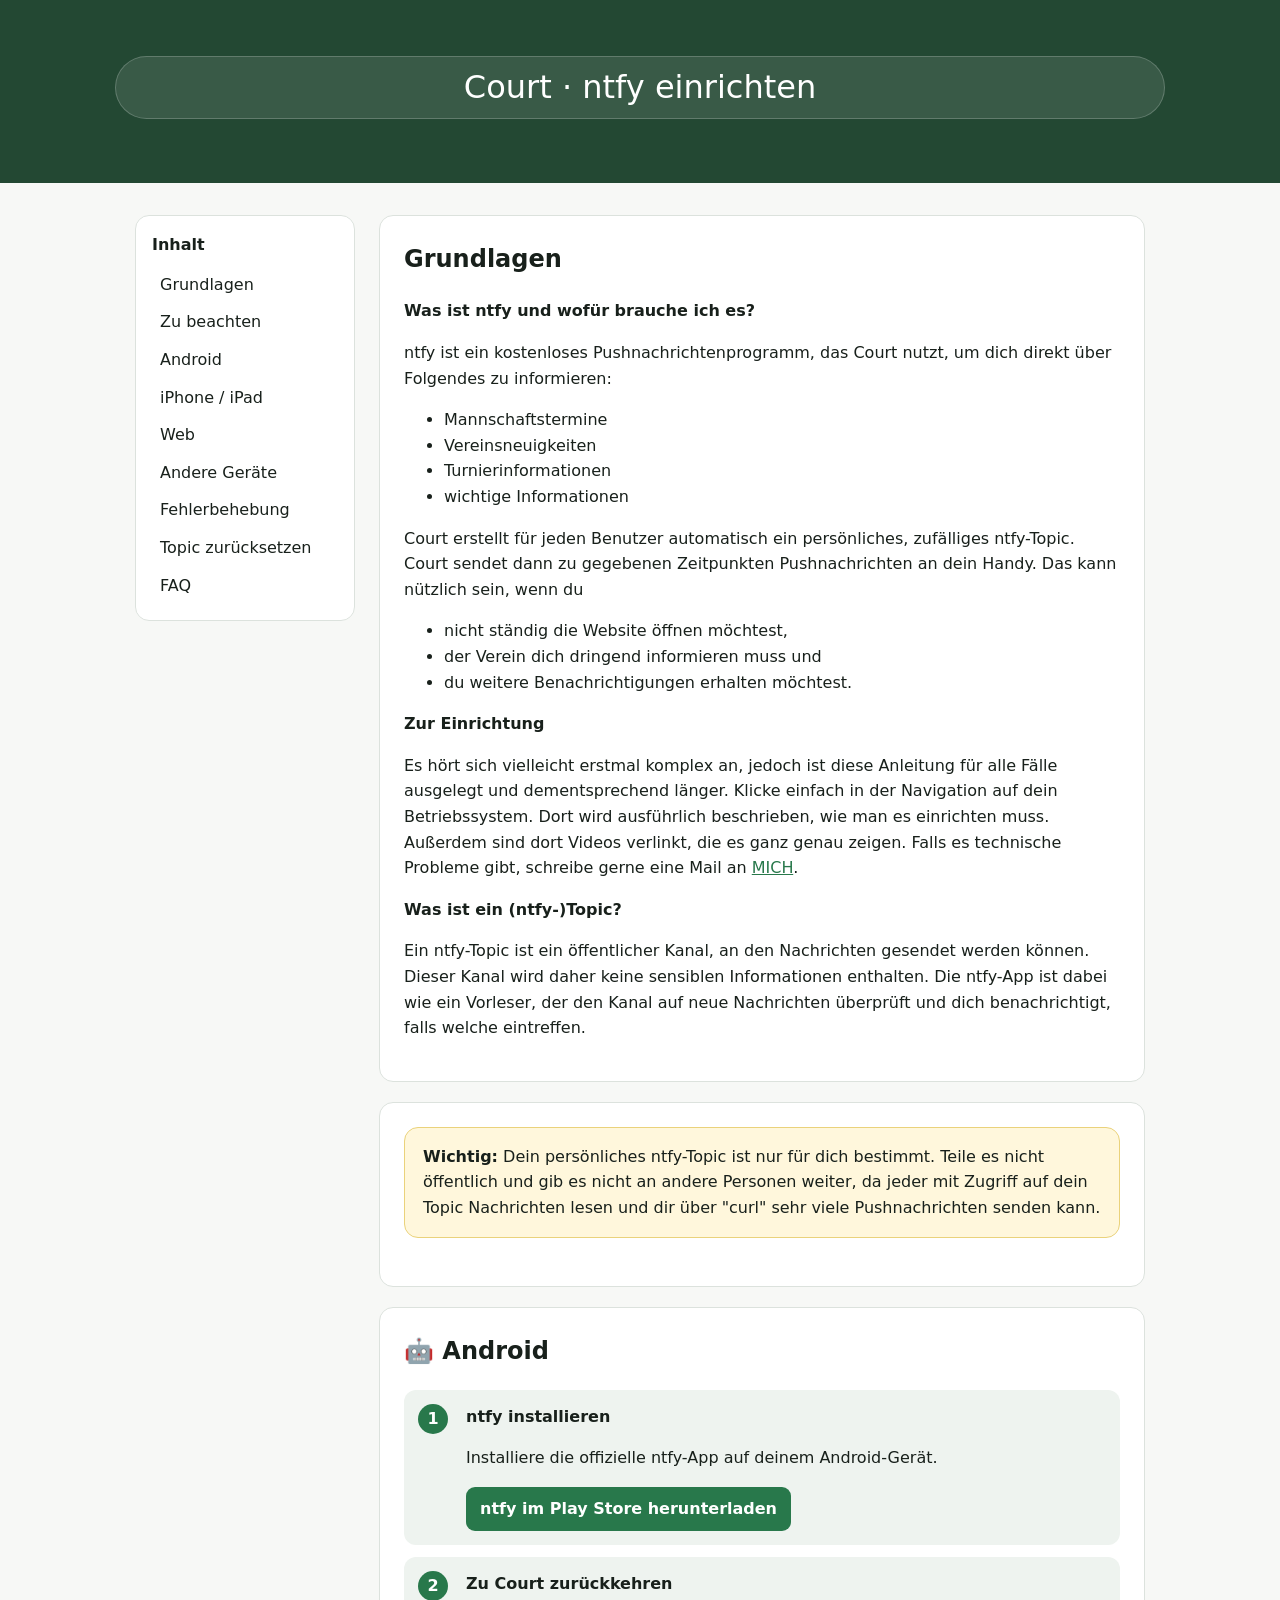
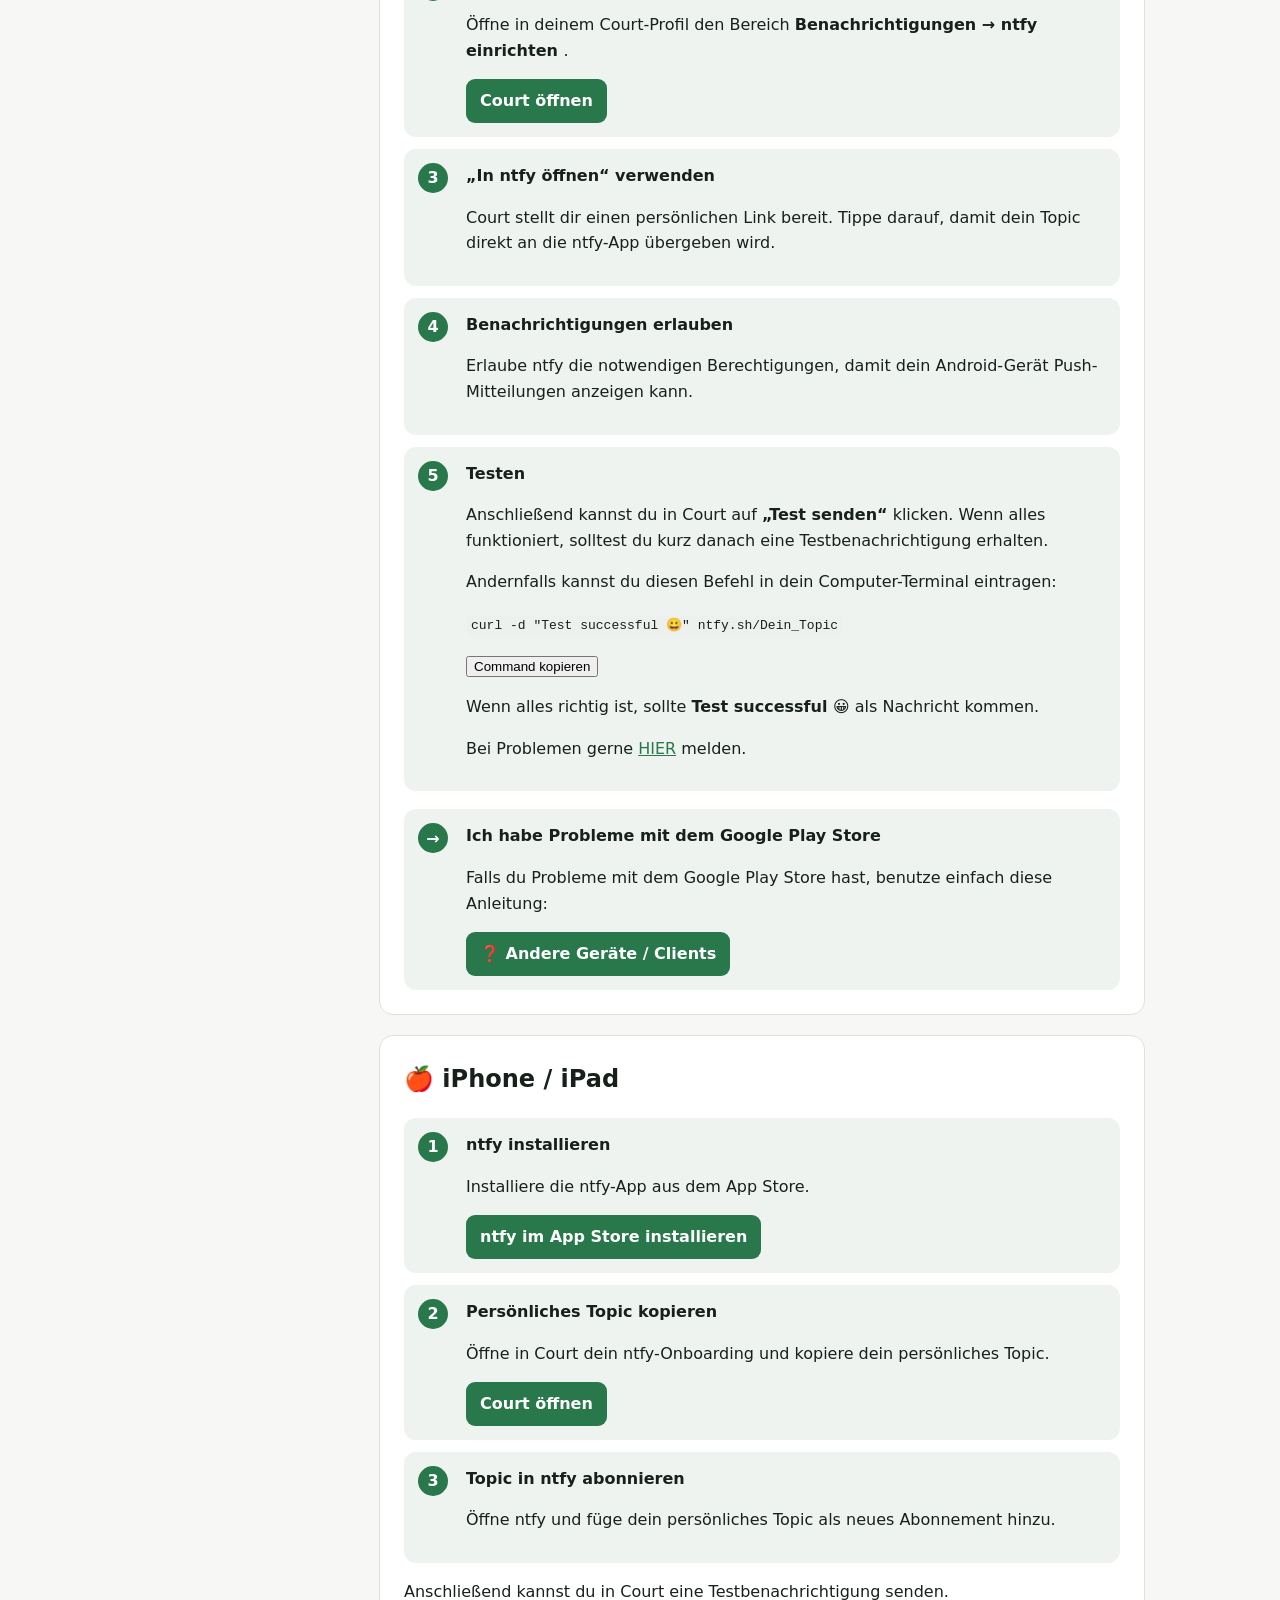
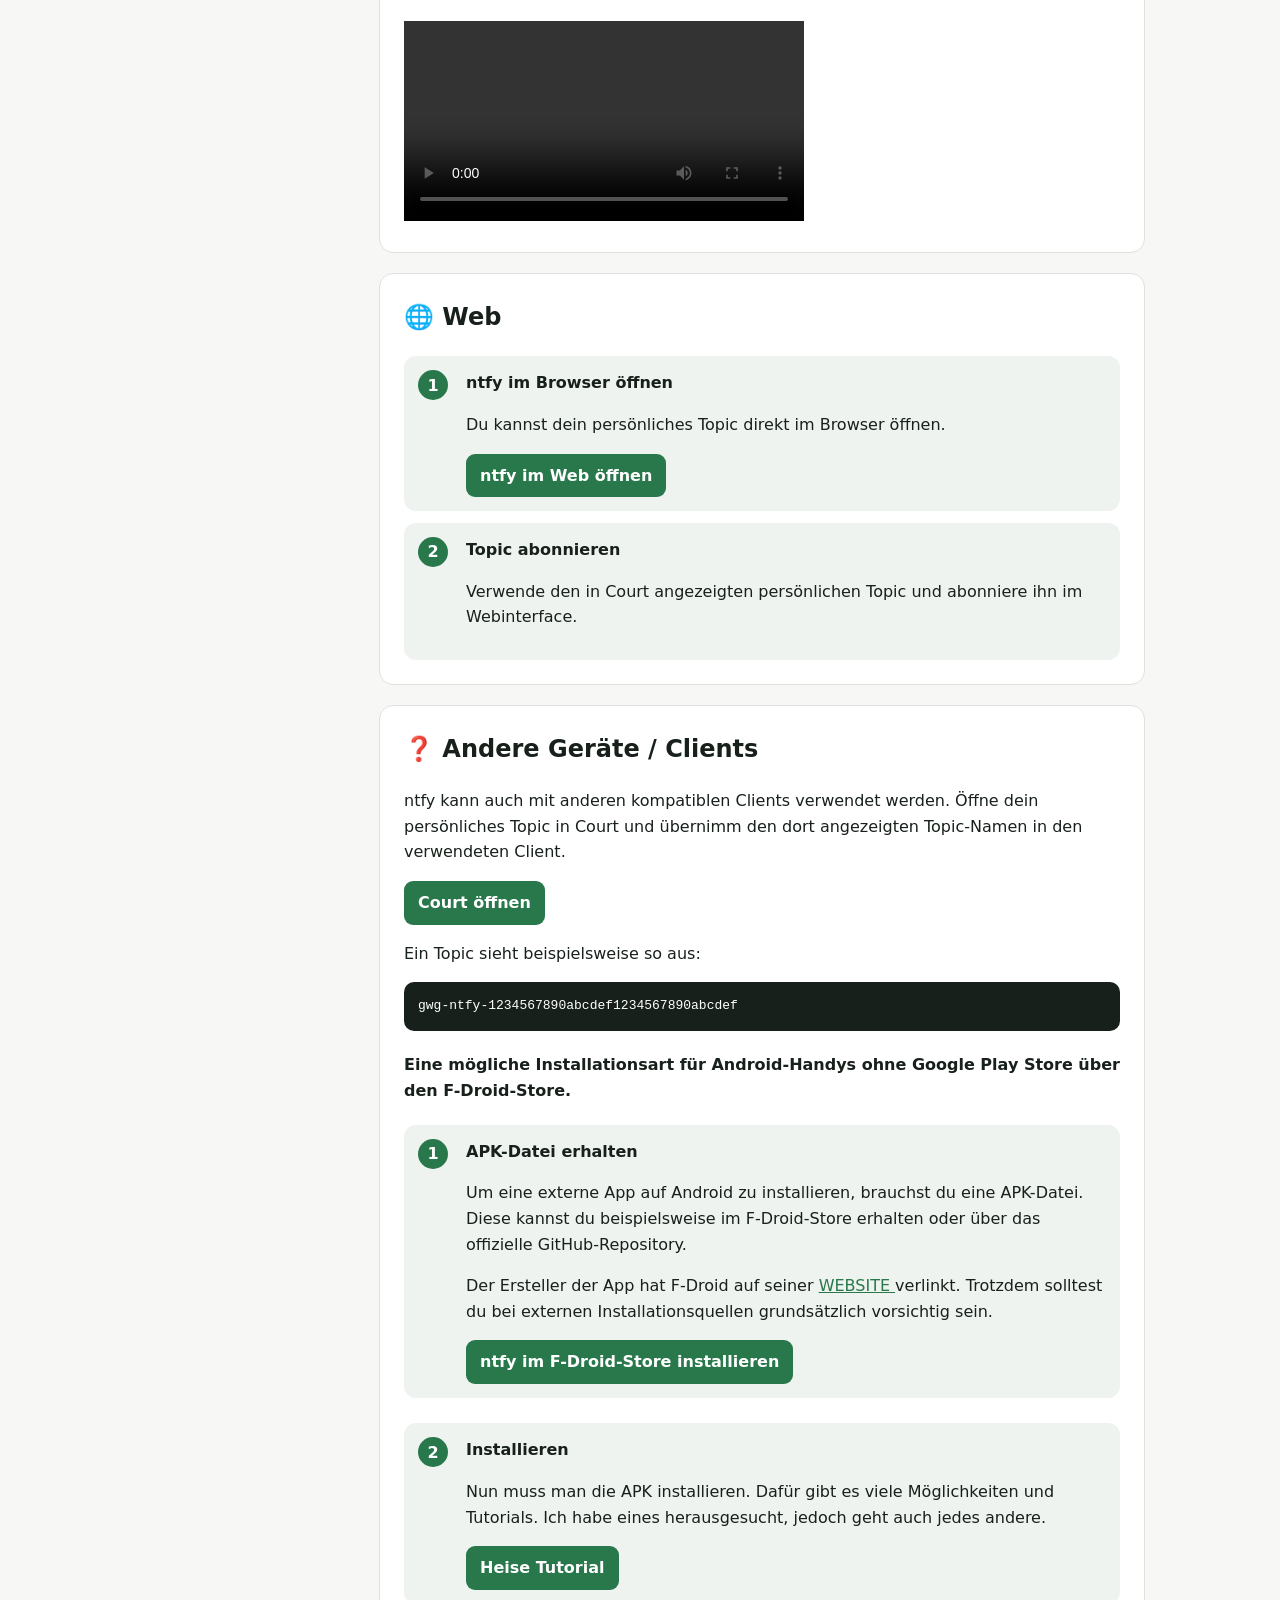
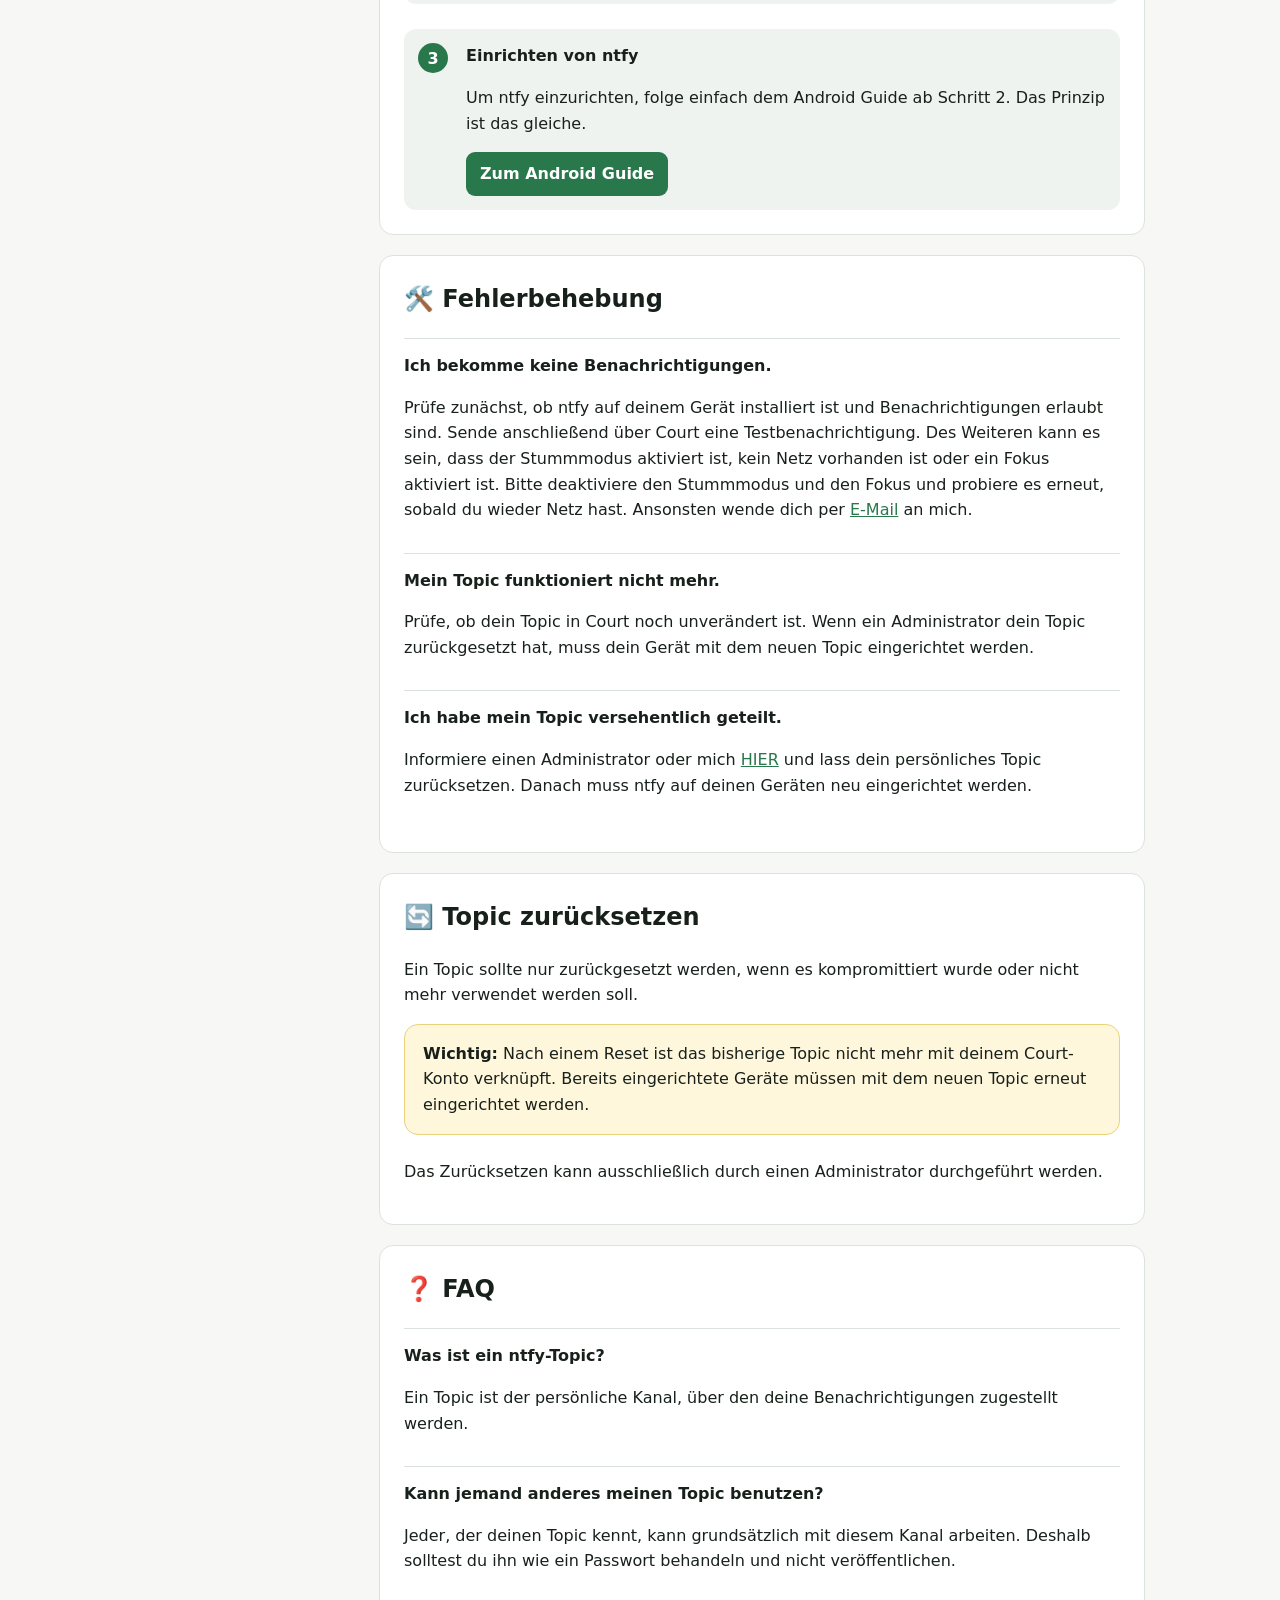
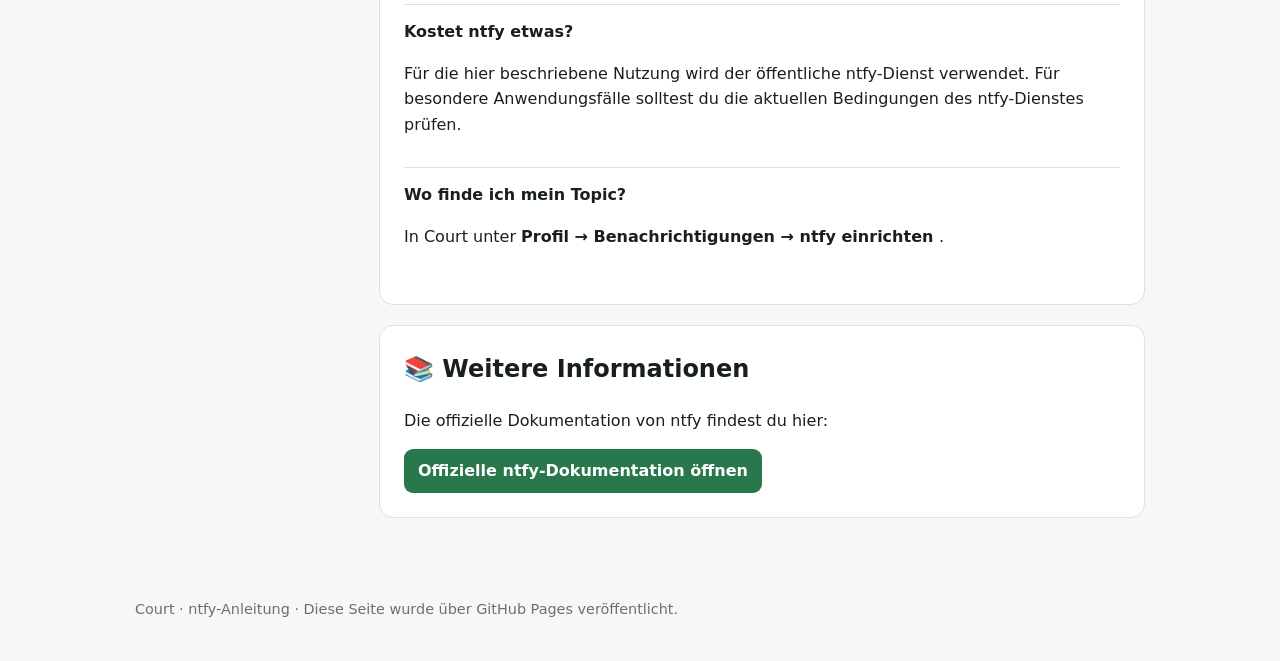
==== commit 01e5d155: "Update print statement from 'Hello' to 'Goodbye'" ====
--- a/ntfy/index.html
+++ b/ntfy/index.html
@@ -1,637 +1,635 @@
 <!doctype html>
 
-<html lang="de"> <head> <meta charset="utf-8"> <meta name="viewport" content="width=device-width, initial-scale=1">
+<html lang="de"> 
+    <head>
+    <meta charset="utf-8"> 
+    <meta name="viewport" content="width=device-width, initial-scale=1">
+    <meta
+    name="description"
+    content="Anleitung zur Einrichtung von ntfy für Court">
+    <title>ntfy einrichten – Court</title>
+    <link rel="stylesheet" href="../style.css"> <link rel="icon" href="favicon.ico" type="image/x-icon"> 
+  </head>
 
-<meta
-name="description"
-content="Anleitung zur Einrichtung von ntfy für Court"
-
-
-
-
-<title>ntfy einrichten – Court</title>
-
-<link rel="stylesheet" href="../style.css"> <link rel="icon" href="favicon.ico" type="image/x-icon"> </head>
-
-<body>
-
-<header> <div class="hero"> <a class="remove-link" href="#grundlagen"> <div class="badge">Court · ntfy einrichten</div> </a> </div> </header>
-
-<main>
-
-<div class="layout">
-
-  <!-- Inhaltsverzeichnis -->
-  <nav aria-label="Inhaltsverzeichnis">
-    <strong>Inhalt</strong>
-
-    <a href="#grundlagen">Grundlagen</a>
-    <a href="#warnung">Zu beachten</a>
-    <a href="#android">Android</a>
-    <a href="#ios">iPhone / iPad</a>
-    <a href="#web">Web</a>
-    <a href="#andere">Andere Geräte</a>
-    <a href="#fehler">Fehlerbehebung</a>
-    <a href="#reset">Topic zurücksetzen</a>
-    <a href="#faq">FAQ</a>
-  </nav>
-
-  <div>
-
-    <!-- Grundlagen -->
-    <section id="grundlagen">
-      <h2>Grundlagen</h2>
-
-      <strong>Was ist ntfy und wofür brauche ich es?</strong>
-
-      <p>
-        ntfy ist ein kostenloses Pushnachrichtenprogramm, das Court nutzt,
-        um dich direkt über Folgendes zu informieren:
-      </p>
-
-      <ul>
-        <li>Mannschaftstermine</li>
-        <li>Vereinsneuigkeiten</li>
-        <li>Turnierinformationen</li>
-        <li>wichtige Informationen</li>
-      </ul>
-
-      <p>
-        Court erstellt für jeden Benutzer automatisch ein persönliches,
-        zufälliges ntfy-Topic. Court sendet dann zu gegebenen Zeitpunkten
-        Pushnachrichten an dein Handy. Das kann nützlich sein, wenn du
-      </p>
-
-      <ul>
-        <li>nicht ständig die Website öffnen möchtest,</li>
-        <li>der Verein dich dringend informieren muss und</li>
-        <li>du weitere Benachrichtigungen erhalten möchtest.</li>
-      </ul>
-
-      <strong>Zur Einrichtung</strong>
-
-      <p>
-        Es hört sich vielleicht erstmal komplex an, jedoch ist diese
-        Anleitung für alle Fälle ausgelegt und dementsprechend länger.
-        Klicke einfach in der Navigation auf dein Betriebssystem.
-        Dort wird ausführlich beschrieben, wie man es einrichten muss.
-        Außerdem sind dort Videos verlinkt, die es ganz genau zeigen.
-        Falls es technische Probleme gibt, schreibe gerne eine Mail an
-        <a href="mailto:gwg.tennis.book@gmail.com">MICH</a>.
-      </p>
-
-      <strong>Was ist ein (ntfy-)Topic?</strong>
-
-      <p>
-        Ein ntfy-Topic ist ein öffentlicher Kanal, an den Nachrichten
-        gesendet werden können. Dieser Kanal wird daher keine sensiblen
-        Informationen enthalten.
-        Die ntfy-App ist dabei wie ein Vorleser, der den Kanal auf neue
-        Nachrichten überprüft und dich benachrichtigt, falls welche
-        eintreffen.
-      </p>
-    </section>
-
-    <!-- Warnung -->
-    <section id="warnung">
-      <div class="notice">
-        <strong>Wichtig:</strong>
-        Dein persönliches ntfy-Topic ist nur für dich bestimmt.
-        Teile es nicht öffentlich und gib es nicht an andere Personen
-        weiter, da jeder mit Zugriff auf dein Topic Nachrichten lesen
-        und dir über "curl" sehr viele Pushnachrichten senden kann.
-      </div>
-    </section>
-
-    <!-- Android -->
-    <section id="android">
-      <a class="remove-link" href="#android">
-        <h2>🤖 Android</h2>
-      </a>
-
-      <div class="steps">
-
+  <body>
+  
+  <header> <div class="hero"> <a class="remove-link" href="#grundlagen"> <div class="badge">Court · ntfy einrichten</div> </a> </div> </header>
+  
+  <main>
+  
+  <div class="layout">
+  
+    <!-- Inhaltsverzeichnis -->
+    <nav aria-label="Inhaltsverzeichnis">
+      <strong>Inhalt</strong>
+  
+      <a href="#grundlagen">Grundlagen</a>
+      <a href="#warnung">Zu beachten</a>
+      <a href="#android">Android</a>
+      <a href="#ios">iPhone / iPad</a>
+      <a href="#web">Web</a>
+      <a href="#andere">Andere Geräte</a>
+      <a href="#fehler">Fehlerbehebung</a>
+      <a href="#reset">Topic zurücksetzen</a>
+      <a href="#faq">FAQ</a>
+    </nav>
+  
+    <div>
+  
+      <!-- Grundlagen -->
+      <section id="grundlagen">
+        <h2>Grundlagen</h2>
+  
+        <strong>Was ist ntfy und wofür brauche ich es?</strong>
+  
+        <p>
+          ntfy ist ein kostenloses Pushnachrichtenprogramm, das Court nutzt,
+          um dich direkt über Folgendes zu informieren:
+        </p>
+  
+        <ul>
+          <li>Mannschaftstermine</li>
+          <li>Vereinsneuigkeiten</li>
+          <li>Turnierinformationen</li>
+          <li>wichtige Informationen</li>
+        </ul>
+  
+        <p>
+          Court erstellt für jeden Benutzer automatisch ein persönliches,
+          zufälliges ntfy-Topic. Court sendet dann zu gegebenen Zeitpunkten
+          Pushnachrichten an dein Handy. Das kann nützlich sein, wenn du
+        </p>
+  
+        <ul>
+          <li>nicht ständig die Website öffnen möchtest,</li>
+          <li>der Verein dich dringend informieren muss und</li>
+          <li>du weitere Benachrichtigungen erhalten möchtest.</li>
+        </ul>
+  
+        <strong>Zur Einrichtung</strong>
+  
+        <p>
+          Es hört sich vielleicht erstmal komplex an, jedoch ist diese
+          Anleitung für alle Fälle ausgelegt und dementsprechend länger.
+          Klicke einfach in der Navigation auf dein Betriebssystem.
+          Dort wird ausführlich beschrieben, wie man es einrichten muss.
+          Außerdem sind dort Videos verlinkt, die es ganz genau zeigen.
+          Falls es technische Probleme gibt, schreibe gerne eine Mail an
+          <a href="mailto:gwg.tennis.book@gmail.com">MICH</a>.
+        </p>
+  
+        <strong>Was ist ein (ntfy-)Topic?</strong>
+  
+        <p>
+          Ein ntfy-Topic ist ein öffentlicher Kanal, an den Nachrichten
+          gesendet werden können. Dieser Kanal wird daher keine sensiblen
+          Informationen enthalten.
+          Die ntfy-App ist dabei wie ein Vorleser, der den Kanal auf neue
+          Nachrichten überprüft und dich benachrichtigt, falls welche
+          eintreffen.
+        </p>
+      </section>
+  
+      <!-- Warnung -->
+      <section id="warnung">
+        <div class="notice">
+          <strong>Wichtig:</strong>
+          Dein persönliches ntfy-Topic ist nur für dich bestimmt.
+          Teile es nicht öffentlich und gib es nicht an andere Personen
+          weiter, da jeder mit Zugriff auf dein Topic Nachrichten lesen
+          und dir über "curl" sehr viele Pushnachrichten senden kann.
+        </div>
+      </section>
+  
+      <!-- Android -->
+      <section id="android">
+        <a class="remove-link" href="#android">
+          <h2>🤖 Android</h2>
+        </a>
+  
+        <div class="steps">
+  
+          <div class="step">
+            <div class="step-number">1</div>
+  
+            <div>
+              <strong>ntfy installieren</strong>
+  
+              <p>
+                Installiere die offizielle ntfy-App auf deinem
+                Android-Gerät.
+              </p>
+  
+              <a
+                class="button"
+                href="https://play.google.com/store/apps/details?id=io.heckel.ntfy"
+                target="_blank"
+                rel="noopener noreferrer"
+              >
+                ntfy im Play Store herunterladen
+              </a>
+            </div>
+          </div>
+  
+          <div class="step">
+            <div class="step-number">2</div>
+  
+            <div>
+              <strong>Zu Court zurückkehren</strong>
+  
+              <p>
+                Öffne in deinem Court-Profil den Bereich
+                <strong>
+                  Benachrichtigungen → ntfy einrichten
+                </strong>.
+              </p>
+  
+              <a
+                class="button"
+                href="https://gwg-tennis-book.gwg-tennis-book.workers.dev/profile"
+                target="_blank"
+                rel="noopener noreferrer"
+              >
+                Court öffnen
+              </a>
+            </div>
+          </div>
+  
+          <div class="step">
+            <div class="step-number">3</div>
+  
+            <div>
+              <strong>„In ntfy öffnen“ verwenden</strong>
+  
+              <p>
+                Court stellt dir einen persönlichen Link bereit.
+                Tippe darauf, damit dein Topic direkt an die
+                ntfy-App übergeben wird.
+              </p>
+            </div>
+          </div>
+  
+          <div class="step">
+            <div class="step-number">4</div>
+  
+            <div>
+              <strong>Benachrichtigungen erlauben</strong>
+  
+              <p>
+                Erlaube ntfy die notwendigen Berechtigungen,
+                damit dein Android-Gerät Push-Mitteilungen
+                anzeigen kann.
+              </p>
+            </div>
+          </div>
+  
+          <div class="step">
+            <div class="step-number">5</div>
+  
+            <div>
+              <strong>Testen</strong>
+  
+              <p>
+                Anschließend kannst du in Court auf
+                <strong>„Test senden“</strong> klicken.
+                Wenn alles funktioniert, solltest du kurz danach
+                eine Testbenachrichtigung erhalten.
+              </p>
+  
+              <p>
+                Andernfalls kannst du diesen Befehl in dein
+                Computer-Terminal eintragen:
+              </p>
+  
+              <p>
+                <code>curl -d "Test successful 😀" ntfy.sh/Dein_Topic</code>
+              </p>
+  
+              <button type="button" onclick="kopiereText()">
+                Command kopieren
+              </button>
+  
+              <p>
+                Wenn alles richtig ist, sollte
+                <strong>Test successful 😀</strong> als Nachricht kommen.
+              </p>
+  
+              <p>
+                Bei Problemen gerne
+                <a href="mailto:gwg.tennis.book@gmail.com">HIER</a>
+                melden.
+              </p>
+            </div>
+          </div>
+  
+        </div>
+  
+        <div class="steps">
+          <div class="step">
+            <div class="step-number">→</div>
+  
+            <div>
+              <strong>Ich habe Probleme mit dem Google Play Store</strong>
+  
+              <p>
+                Falls du Probleme mit dem Google Play Store hast,
+                benutze einfach diese Anleitung:
+              </p>
+  
+              <a class="button" href="#andere">
+                ❓ Andere Geräte / Clients
+              </a>
+            </div>
+          </div>
+        </div>
+  
+      </section>
+  
+      <!-- iOS -->
+      <section id="ios">
+        <a href="#ios" class="remove-link">
+          <h2>🍎 iPhone / iPad</h2>
+        </a>
+  
+        <div class="steps">
+  
+          <div class="step">
+            <div class="step-number">1</div>
+  
+            <div>
+              <strong>ntfy installieren</strong>
+  
+              <p>
+                Installiere die ntfy-App aus dem App Store.
+              </p>
+  
+              <a
+                class="button"
+                href="https://apps.apple.com/de/app/ntfy/id1625396347"
+                target="_blank"
+                rel="noopener noreferrer"
+              >
+                ntfy im App Store installieren
+              </a>
+            </div>
+          </div>
+  
+          <div class="step">
+            <div class="step-number">2</div>
+  
+            <div>
+              <strong>Persönliches Topic kopieren</strong>
+  
+              <p>
+                Öffne in Court dein ntfy-Onboarding und
+                kopiere dein persönliches Topic.
+              </p>
+  
+              <a
+                class="button"
+                href="https://gwg-tennis-book.gwg-tennis-book.workers.dev/profile"
+                target="_blank"
+                rel="noopener noreferrer"
+              >
+                Court öffnen
+              </a>
+            </div>
+          </div>
+  
+          <div class="step">
+            <div class="step-number">3</div>
+  
+            <div>
+              <strong>Topic in ntfy abonnieren</strong>
+  
+              <p>
+                Öffne ntfy und füge dein persönliches Topic
+                als neues Abonnement hinzu.
+              </p>
+            </div>
+          </div>
+  
+        </div>
+  
+        <p>
+          Anschließend kannst du in Court eine
+          Testbenachrichtigung senden.
+        </p>
+  
+        <video controls width="400">
+          <source src="./iPhone Tutorial.mp4" type="video/mp4">
+          Dein Browser unterstützt das Video nicht.
+        </video>
+  
+      </section>
+  
+      <!-- Web -->
+      <section id="web">
+        <a href="#web" class="remove-link">
+          <h2>🌐 Web</h2>
+        </a>
+  
+        <div class="steps">
+  
+          <div class="step">
+            <div class="step-number">1</div>
+  
+            <div>
+              <strong>ntfy im Browser öffnen</strong>
+  
+              <p>
+                Du kannst dein persönliches Topic direkt im
+                Browser öffnen.
+              </p>
+  
+              <a
+                class="button"
+                href="https://ntfy.sh/"
+                target="_blank"
+                rel="noopener noreferrer"
+              >
+                ntfy im Web öffnen
+              </a>
+            </div>
+          </div>
+  
+          <div class="step">
+            <div class="step-number">2</div>
+  
+            <div>
+              <strong>Topic abonnieren</strong>
+  
+              <p>
+                Verwende den in Court angezeigten persönlichen
+                Topic und abonniere ihn im Webinterface.
+              </p>
+            </div>
+          </div>
+  
+        </div>
+      </section>
+  
+      <!-- Andere Geräte -->
+      <section id="andere">
+        <a href="#andere" class="remove-link">
+          <h2>❓ Andere Geräte / Clients</h2>
+        </a>
+  
+        <p>
+          ntfy kann auch mit anderen kompatiblen Clients
+          verwendet werden. Öffne dein persönliches Topic in
+          Court und übernimm den dort angezeigten Topic-Namen
+          in den verwendeten Client.
+        </p>
+  
+        <a
+          class="button"
+          href="https://gwg-tennis-book.gwg-tennis-book.workers.dev/profile"
+          target="_blank"
+          rel="noopener noreferrer"
+        >
+          Court öffnen
+        </a>
+  
+        <p>
+          Ein Topic sieht beispielsweise so aus:
+        </p>
+  
+        <pre>gwg-ntfy-1234567890abcdef1234567890abcdef</pre>
+  
+        <h4>
+          Eine mögliche Installationsart für Android-Handys
+          ohne Google Play Store über den F-Droid-Store.
+        </h4>
+  
         <div class="step">
           <div class="step-number">1</div>
-
+  
           <div>
-            <strong>ntfy installieren</strong>
-
+            <strong>APK-Datei erhalten</strong>
+  
             <p>
-              Installiere die offizielle ntfy-App auf deinem
-              Android-Gerät.
+              Um eine externe App auf Android zu installieren,
+              brauchst du eine APK-Datei. Diese kannst du beispielsweise
+              im F-Droid-Store erhalten oder über das offizielle
+              GitHub-Repository.
             </p>
-
+  
+            <p>
+              Der Ersteller der App hat F-Droid auf seiner
+              <a
+                href="https://ntfy.sh/"
+                target="_blank"
+                rel="noopener noreferrer"
+              >
+                WEBSITE
+              </a>
+              verlinkt. Trotzdem solltest du bei externen
+              Installationsquellen grundsätzlich vorsichtig sein.
+            </p>
+  
             <a
               class="button"
-              href="https://play.google.com/store/apps/details?id=io.heckel.ntfy"
+              href="https://f-droid.org/en/packages/io.heckel.ntfy/"
               target="_blank"
               rel="noopener noreferrer"
             >
-              ntfy im Play Store herunterladen
+              ntfy im F-Droid-Store installieren
             </a>
           </div>
         </div>
-
+  
+        <br>
+  
         <div class="step">
           <div class="step-number">2</div>
-
+  
           <div>
-            <strong>Zu Court zurückkehren</strong>
-
+            <strong>Installieren</strong>
+  
             <p>
-              Öffne in deinem Court-Profil den Bereich
-              <strong>
-                Benachrichtigungen → ntfy einrichten
-              </strong>.
+              Nun muss man die APK installieren. Dafür gibt es
+              viele Möglichkeiten und Tutorials. Ich habe eines
+              herausgesucht, jedoch geht auch jedes andere.
             </p>
-
+  
             <a
               class="button"
-              href="https://gwg-tennis-book.gwg-tennis-book.workers.dev/profile"
+              href="https://www.heise.de/tipps-tricks/Externe-Apps-APK-Dateien-bei-Android-installieren-so-klappt-s-3714330.html"
               target="_blank"
               rel="noopener noreferrer"
             >
-              Court öffnen
+              Heise Tutorial
             </a>
           </div>
         </div>
-
+  
+        <br>
+  
         <div class="step">
           <div class="step-number">3</div>
-
+  
           <div>
-            <strong>„In ntfy öffnen“ verwenden</strong>
-
+            <strong>Einrichten von ntfy</strong>
+  
             <p>
-              Court stellt dir einen persönlichen Link bereit.
-              Tippe darauf, damit dein Topic direkt an die
-              ntfy-App übergeben wird.
+              Um ntfy einzurichten, folge einfach dem Android Guide
+              ab Schritt 2. Das Prinzip ist das gleiche.
             </p>
-          </div>
-        </div>
-
-        <div class="step">
-          <div class="step-number">4</div>
-
-          <div>
-            <strong>Benachrichtigungen erlauben</strong>
-
-            <p>
-              Erlaube ntfy die notwendigen Berechtigungen,
-              damit dein Android-Gerät Push-Mitteilungen
-              anzeigen kann.
-            </p>
-          </div>
-        </div>
-
-        <div class="step">
-          <div class="step-number">5</div>
-
-          <div>
-            <strong>Testen</strong>
-
-            <p>
-              Anschließend kannst du in Court auf
-              <strong>„Test senden“</strong> klicken.
-              Wenn alles funktioniert, solltest du kurz danach
-              eine Testbenachrichtigung erhalten.
-            </p>
-
-            <p>
-              Andernfalls kannst du diesen Befehl in dein
-              Computer-Terminal eintragen:
-            </p>
-
-            <p>
-              <code>curl -d "Test successful 😀" ntfy.sh/Dein_Topic</code>
-            </p>
-
-            <button type="button" onclick="kopiereText()">
-              Command kopieren
-            </button>
-
-            <p>
-              Wenn alles richtig ist, sollte
-              <strong>Test successful 😀</strong> als Nachricht kommen.
-            </p>
-
-            <p>
-              Bei Problemen gerne
-              <a href="mailto:gwg.tennis.book@gmail.com">HIER</a>
-              melden.
-            </p>
-          </div>
-        </div>
-
-      </div>
-
-      <div class="steps">
-        <div class="step">
-          <div class="step-number">→</div>
-
-          <div>
-            <strong>Ich habe Probleme mit dem Google Play Store</strong>
-
-            <p>
-              Falls du Probleme mit dem Google Play Store hast,
-              benutze einfach diese Anleitung:
-            </p>
-
-            <a class="button" href="#andere">
-              ❓ Andere Geräte / Clients
+  
+            <a class="button" href="#android">
+              Zum Android Guide
             </a>
           </div>
         </div>
-      </div>
-
-    </section>
-
-    <!-- iOS -->
-    <section id="ios">
-      <a href="#ios" class="remove-link">
-        <h2>🍎 iPhone / iPad</h2>
-      </a>
-
-      <div class="steps">
-
-        <div class="step">
-          <div class="step-number">1</div>
-
-          <div>
-            <strong>ntfy installieren</strong>
-
-            <p>
-              Installiere die ntfy-App aus dem App Store.
-            </p>
-
-            <a
-              class="button"
-              href="https://apps.apple.com/de/app/ntfy/id1625396347"
-              target="_blank"
-              rel="noopener noreferrer"
-            >
-              ntfy im App Store installieren
-            </a>
-          </div>
-        </div>
-
-        <div class="step">
-          <div class="step-number">2</div>
-
-          <div>
-            <strong>Persönliches Topic kopieren</strong>
-
-            <p>
-              Öffne in Court dein ntfy-Onboarding und
-              kopiere dein persönliches Topic.
-            </p>
-
-            <a
-              class="button"
-              href="https://gwg-tennis-book.gwg-tennis-book.workers.dev/profile"
-              target="_blank"
-              rel="noopener noreferrer"
-            >
-              Court öffnen
-            </a>
-          </div>
-        </div>
-
-        <div class="step">
-          <div class="step-number">3</div>
-
-          <div>
-            <strong>Topic in ntfy abonnieren</strong>
-
-            <p>
-              Öffne ntfy und füge dein persönliches Topic
-              als neues Abonnement hinzu.
-            </p>
-          </div>
-        </div>
-
-      </div>
-
-      <p>
-        Anschließend kannst du in Court eine
-        Testbenachrichtigung senden.
-      </p>
-
-      <video controls width="400">
-        <source src="./iPhone Tutorial.mp4" type="video/mp4">
-        Dein Browser unterstützt das Video nicht.
-      </video>
-
-    </section>
-
-    <!-- Web -->
-    <section id="web">
-      <a href="#web" class="remove-link">
-        <h2>🌐 Web</h2>
-      </a>
-
-      <div class="steps">
-
-        <div class="step">
-          <div class="step-number">1</div>
-
-          <div>
-            <strong>ntfy im Browser öffnen</strong>
-
-            <p>
-              Du kannst dein persönliches Topic direkt im
-              Browser öffnen.
-            </p>
-
-            <a
-              class="button"
-              href="https://ntfy.sh/"
-              target="_blank"
-              rel="noopener noreferrer"
-            >
-              ntfy im Web öffnen
-            </a>
-          </div>
-        </div>
-
-        <div class="step">
-          <div class="step-number">2</div>
-
-          <div>
-            <strong>Topic abonnieren</strong>
-
-            <p>
-              Verwende den in Court angezeigten persönlichen
-              Topic und abonniere ihn im Webinterface.
-            </p>
-          </div>
-        </div>
-
-      </div>
-    </section>
-
-    <!-- Andere Geräte -->
-    <section id="andere">
-      <a href="#andere" class="remove-link">
-        <h2>❓ Andere Geräte / Clients</h2>
-      </a>
-
-      <p>
-        ntfy kann auch mit anderen kompatiblen Clients
-        verwendet werden. Öffne dein persönliches Topic in
-        Court und übernimm den dort angezeigten Topic-Namen
-        in den verwendeten Client.
-      </p>
-
-      <a
-        class="button"
-        href="https://gwg-tennis-book.gwg-tennis-book.workers.dev/profile"
-        target="_blank"
-        rel="noopener noreferrer"
-      >
-        Court öffnen
-      </a>
-
-      <p>
-        Ein Topic sieht beispielsweise so aus:
-      </p>
-
-      <pre>gwg-ntfy-1234567890abcdef1234567890abcdef</pre>
-
-      <h4>
-        Eine mögliche Installationsart für Android-Handys
-        ohne Google Play Store über den F-Droid-Store.
-      </h4>
-
-      <div class="step">
-        <div class="step-number">1</div>
-
-        <div>
-          <strong>APK-Datei erhalten</strong>
-
+  
+      </section>
+  
+      <!-- Fehlerbehebung -->
+      <section id="fehler">
+        <h2>🛠️ Fehlerbehebung</h2>
+  
+        <div class="faq-item">
+          <strong>
+            Ich bekomme keine Benachrichtigungen.
+          </strong>
+  
           <p>
-            Um eine externe App auf Android zu installieren,
-            brauchst du eine APK-Datei. Diese kannst du beispielsweise
-            im F-Droid-Store erhalten oder über das offizielle
-            GitHub-Repository.
+            Prüfe zunächst, ob ntfy auf deinem Gerät installiert
+            ist und Benachrichtigungen erlaubt sind. Sende
+            anschließend über Court eine Testbenachrichtigung.
+            Des Weiteren kann es sein, dass der Stummmodus aktiviert
+            ist, kein Netz vorhanden ist oder ein Fokus aktiviert ist.
+            Bitte deaktiviere den Stummmodus und den Fokus und probiere
+            es erneut, sobald du wieder Netz hast.
+            Ansonsten wende dich per
+            <a href="mailto:gwg.tennis.book@gmail.com">E-Mail</a>
+            an mich.
           </p>
-
+        </div>
+  
+        <div class="faq-item">
+          <strong>
+            Mein Topic funktioniert nicht mehr.
+          </strong>
+  
           <p>
-            Der Ersteller der App hat F-Droid auf seiner
-            <a
-              href="https://ntfy.sh/"
-              target="_blank"
-              rel="noopener noreferrer"
-            >
-              WEBSITE
-            </a>
-            verlinkt. Trotzdem solltest du bei externen
-            Installationsquellen grundsätzlich vorsichtig sein.
+            Prüfe, ob dein Topic in Court noch unverändert ist.
+            Wenn ein Administrator dein Topic zurückgesetzt hat,
+            muss dein Gerät mit dem neuen Topic eingerichtet werden.
           </p>
-
-          <a
-            class="button"
-            href="https://f-droid.org/en/packages/io.heckel.ntfy/"
-            target="_blank"
-            rel="noopener noreferrer"
-          >
-            ntfy im F-Droid-Store installieren
-          </a>
-        </div>
-      </div>
-
-      <br>
-
-      <div class="step">
-        <div class="step-number">2</div>
-
-        <div>
-          <strong>Installieren</strong>
-
+        </div>
+  
+        <div class="faq-item">
+          <strong>
+            Ich habe mein Topic versehentlich geteilt.
+          </strong>
+  
           <p>
-            Nun muss man die APK installieren. Dafür gibt es
-            viele Möglichkeiten und Tutorials. Ich habe eines
-            herausgesucht, jedoch geht auch jedes andere.
+            Informiere einen Administrator oder mich
+            <a href="mailto:gwg.tennis.book@gmail.com">HIER</a>
+            und lass dein persönliches Topic zurücksetzen.
+            Danach muss ntfy auf deinen Geräten neu eingerichtet werden.
           </p>
-
-          <a
-            class="button"
-            href="https://www.heise.de/tipps-tricks/Externe-Apps-APK-Dateien-bei-Android-installieren-so-klappt-s-3714330.html"
-            target="_blank"
-            rel="noopener noreferrer"
-          >
-            Heise Tutorial
-          </a>
-        </div>
-      </div>
-
-      <br>
-
-      <div class="step">
-        <div class="step-number">3</div>
-
-        <div>
-          <strong>Einrichten von ntfy</strong>
-
+        </div>
+      </section>
+  
+      <!-- Topic zurücksetzen -->
+      <section id="reset">
+        <h2>🔄 Topic zurücksetzen</h2>
+  
+        <p>
+          Ein Topic sollte nur zurückgesetzt werden, wenn es
+          kompromittiert wurde oder nicht mehr verwendet werden soll.
+        </p>
+  
+        <div class="notice">
+          <strong>Wichtig:</strong>
+          Nach einem Reset ist das bisherige Topic nicht mehr
+          mit deinem Court-Konto verknüpft. Bereits eingerichtete
+          Geräte müssen mit dem neuen Topic erneut eingerichtet werden.
+        </div>
+  
+        <p>
+          Das Zurücksetzen kann ausschließlich durch einen
+          Administrator durchgeführt werden.
+        </p>
+      </section>
+  
+      <!-- FAQ -->
+      <section id="faq">
+        <h2>❓ FAQ</h2>
+  
+        <div class="faq-item">
+          <strong>Was ist ein ntfy-Topic?</strong>
+  
           <p>
-            Um ntfy einzurichten, folge einfach dem Android Guide
-            ab Schritt 2. Das Prinzip ist das gleiche.
+            Ein Topic ist der persönliche Kanal, über den deine
+            Benachrichtigungen zugestellt werden.
           </p>
-
-          <a class="button" href="#android">
-            Zum Android Guide
-          </a>
-        </div>
-      </div>
-
-    </section>
-
-    <!-- Fehlerbehebung -->
-    <section id="fehler">
-      <h2>🛠️ Fehlerbehebung</h2>
-
-      <div class="faq-item">
-        <strong>
-          Ich bekomme keine Benachrichtigungen.
-        </strong>
-
-        <p>
-          Prüfe zunächst, ob ntfy auf deinem Gerät installiert
-          ist und Benachrichtigungen erlaubt sind. Sende
-          anschließend über Court eine Testbenachrichtigung.
-          Des Weiteren kann es sein, dass der Stummmodus aktiviert
-          ist, kein Netz vorhanden ist oder ein Fokus aktiviert ist.
-          Bitte deaktiviere den Stummmodus und den Fokus und probiere
-          es erneut, sobald du wieder Netz hast.
-          Ansonsten wende dich per
-          <a href="mailto:gwg.tennis.book@gmail.com">E-Mail</a>
-          an mich.
-        </p>
-      </div>
-
-      <div class="faq-item">
-        <strong>
-          Mein Topic funktioniert nicht mehr.
-        </strong>
-
-        <p>
-          Prüfe, ob dein Topic in Court noch unverändert ist.
-          Wenn ein Administrator dein Topic zurückgesetzt hat,
-          muss dein Gerät mit dem neuen Topic eingerichtet werden.
-        </p>
-      </div>
-
-      <div class="faq-item">
-        <strong>
-          Ich habe mein Topic versehentlich geteilt.
-        </strong>
-
-        <p>
-          Informiere einen Administrator oder mich
-          <a href="mailto:gwg.tennis.book@gmail.com">HIER</a>
-          und lass dein persönliches Topic zurücksetzen.
-          Danach muss ntfy auf deinen Geräten neu eingerichtet werden.
-        </p>
-      </div>
-    </section>
-
-    <!-- Topic zurücksetzen -->
-    <section id="reset">
-      <h2>🔄 Topic zurücksetzen</h2>
-
-      <p>
-        Ein Topic sollte nur zurückgesetzt werden, wenn es
-        kompromittiert wurde oder nicht mehr verwendet werden soll.
-      </p>
-
-      <div class="notice">
-        <strong>Wichtig:</strong>
-        Nach einem Reset ist das bisherige Topic nicht mehr
-        mit deinem Court-Konto verknüpft. Bereits eingerichtete
-        Geräte müssen mit dem neuen Topic erneut eingerichtet werden.
-      </div>
-
-      <p>
-        Das Zurücksetzen kann ausschließlich durch einen
-        Administrator durchgeführt werden.
-      </p>
-    </section>
-
-    <!-- FAQ -->
-    <section id="faq">
-      <h2>❓ FAQ</h2>
-
-      <div class="faq-item">
-        <strong>Was ist ein ntfy-Topic?</strong>
-
-        <p>
-          Ein Topic ist der persönliche Kanal, über den deine
-          Benachrichtigungen zugestellt werden.
-        </p>
-      </div>
-
-      <div class="faq-item">
-        <strong>
-          Kann jemand anderes meinen Topic benutzen?
-        </strong>
-
-        <p>
-          Jeder, der deinen Topic kennt, kann grundsätzlich
-          mit diesem Kanal arbeiten. Deshalb solltest du ihn
-          wie ein Passwort behandeln und nicht veröffentlichen.
-        </p>
-      </div>
-
-      <div class="faq-item">
-        <strong>Kostet ntfy etwas?</strong>
-
-        <p>
-          Für die hier beschriebene Nutzung wird der öffentliche
-          ntfy-Dienst verwendet. Für besondere Anwendungsfälle
-          solltest du die aktuellen Bedingungen des ntfy-Dienstes
-          prüfen.
-        </p>
-      </div>
-
-      <div class="faq-item">
-        <strong>Wo finde ich mein Topic?</strong>
-
-        <p>
-          In Court unter
+        </div>
+  
+        <div class="faq-item">
           <strong>
-            Profil → Benachrichtigungen → ntfy einrichten
-          </strong>.
-        </p>
-      </div>
-    </section>
-
-    <!-- Offizielle Dokumentation -->
-    <section>
-      <h2>📚 Weitere Informationen</h2>
-
-      <p>
-        Die offizielle Dokumentation von ntfy findest du hier:
-      </p>
-
-      <a
-        class="button"
-        href="https://docs.ntfy.sh/"
-        target="_blank"
-        rel="noopener noreferrer"
-      >
-        Offizielle ntfy-Dokumentation öffnen
-      </a>
-    </section>
-
+            Kann jemand anderes meinen Topic benutzen?
+          </strong>
+  
+          <p>
+            Jeder, der deinen Topic kennt, kann grundsätzlich
+            mit diesem Kanal arbeiten. Deshalb solltest du ihn
+            wie ein Passwort behandeln und nicht veröffentlichen.
+          </p>
+        </div>
+  
+        <div class="faq-item">
+          <strong>Kostet ntfy etwas?</strong>
+  
+          <p>
+            Für die hier beschriebene Nutzung wird der öffentliche
+            ntfy-Dienst verwendet. Für besondere Anwendungsfälle
+            solltest du die aktuellen Bedingungen des ntfy-Dienstes
+            prüfen.
+          </p>
+        </div>
+  
+        <div class="faq-item">
+          <strong>Wo finde ich mein Topic?</strong>
+  
+          <p>
+            In Court unter
+            <strong>
+              Profil → Benachrichtigungen → ntfy einrichten
+            </strong>.
+          </p>
+        </div>
+      </section>
+  
+      <!-- Offizielle Dokumentation -->
+      <section>
+        <h2>📚 Weitere Informationen</h2>
+  
+        <p>
+          Die offizielle Dokumentation von ntfy findest du hier:
+        </p>
+  
+        <a
+          class="button"
+          href="https://docs.ntfy.sh/"
+          target="_blank"
+          rel="noopener noreferrer"
+        >
+          Offizielle ntfy-Dokumentation öffnen
+        </a>
+      </section>
+  
+    </div>
   </div>
-</div>
-
-</main>
-
-<footer> Court · ntfy-Anleitung · Diese Seite wurde über GitHub Pages veröffentlicht. </footer>
-
-<script> function kopiereText() { const text = 'curl -d "Test successful 😀" ntfy.sh/Dein_Topic'; navigator.clipboard.writeText(text) .then(() => { alert("Text wurde kopiert!"); }) .catch(err => { console.error("Fehler beim Kopieren:", err); alert("Der Text konnte nicht kopiert werden."); }); } </script>
-
-</body>
+  
+  </main>
+  
+  <footer> Court · ntfy-Anleitung · Diese Seite wurde über GitHub Pages veröffentlicht. </footer>
+  
+  <script> function kopiereText() { const text = 'curl -d "Test successful 😀" ntfy.sh/Dein_Topic'; navigator.clipboard.writeText(text) .then(() => { alert("Text wurde kopiert!"); }) .catch(err => { console.error("Fehler beim Kopieren:", err); alert("Der Text konnte nicht kopiert werden."); }); } </script>
+  
+  </body>
 </html>
